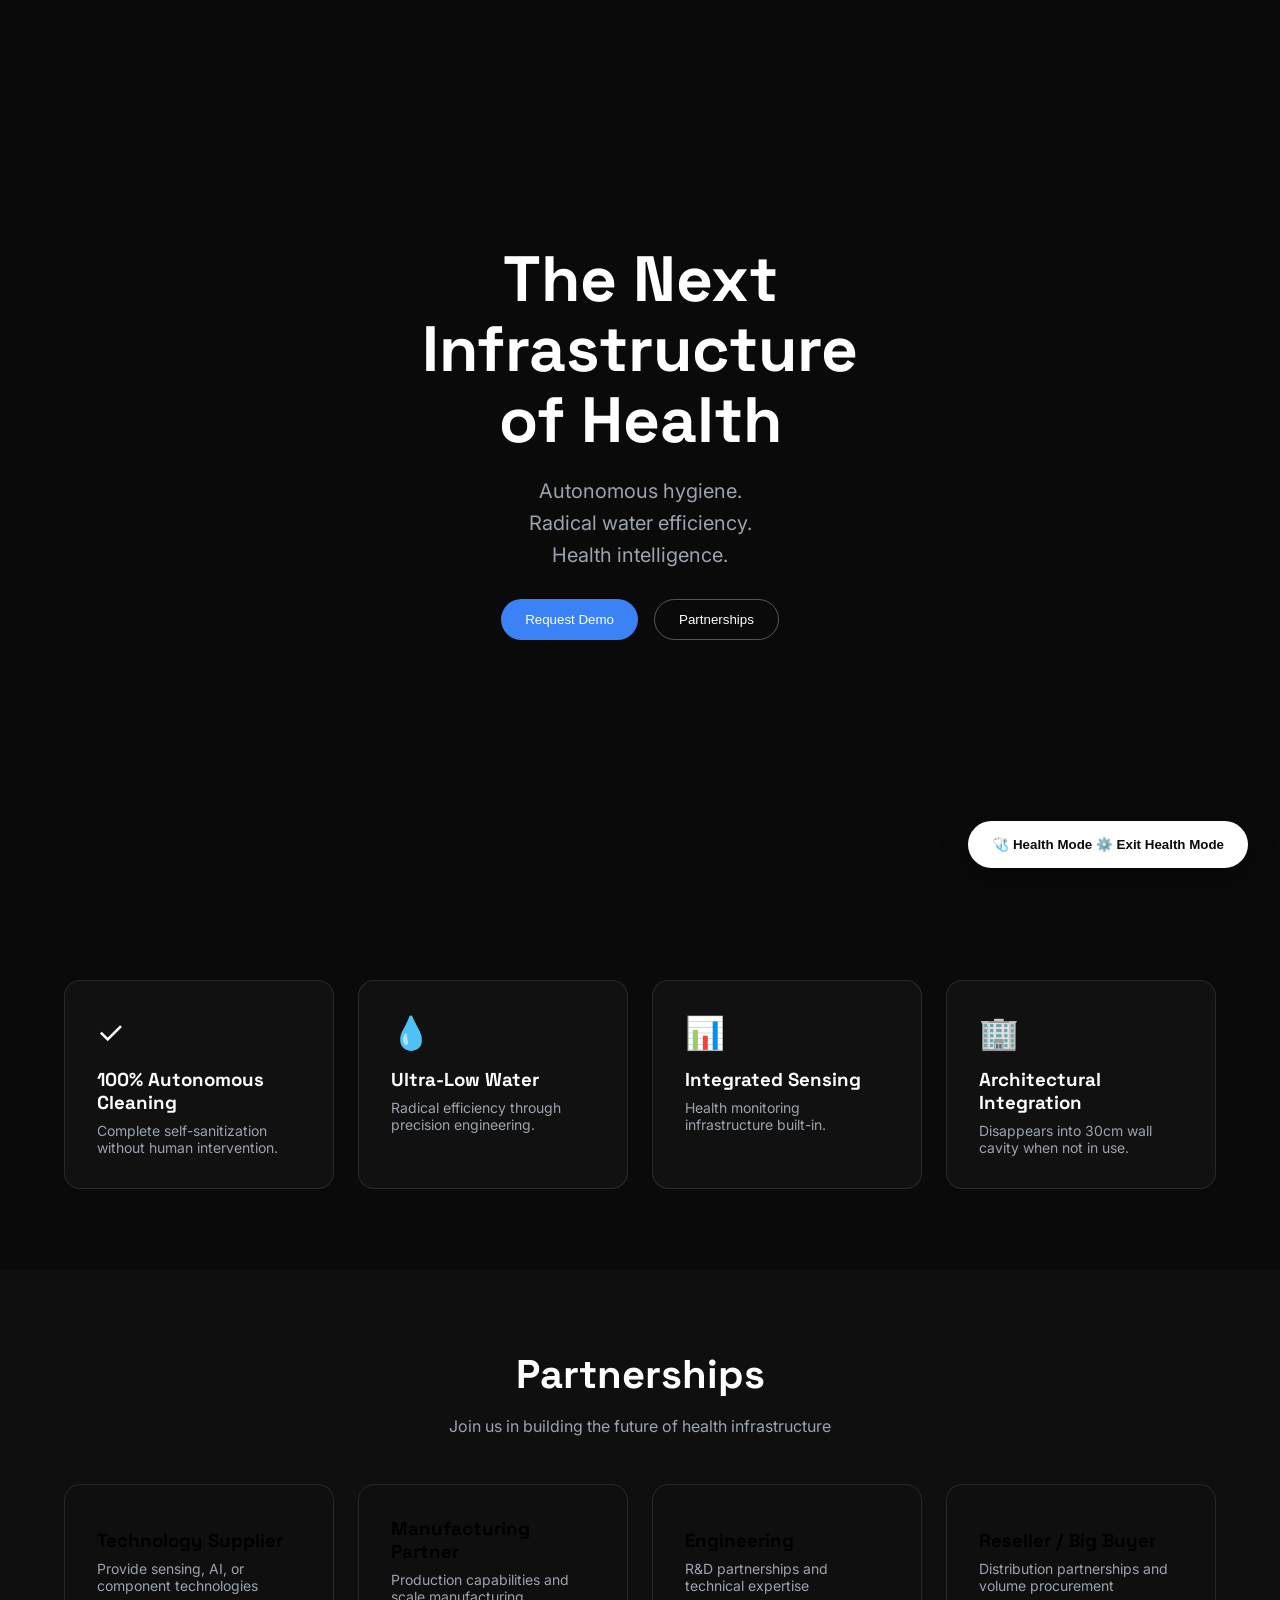
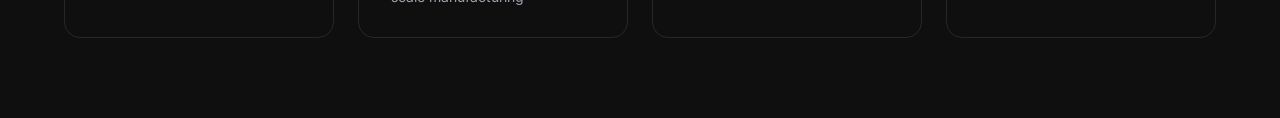
==== index.html @ b4624c87 "Add files via upload" ====
<!DOCTYPE html>
<html lang="en">
<head>
    <meta charset="UTF-8">
    <meta name="viewport" content="width=device-width, initial-scale=1.0">
    <title>ablute_ — The Next Infrastructure of Health</title>
    <link href="https://fonts.googleapis.com/css2?family=Inter:wght@300;400;500;600;700&family=Space+Grotesk:wght@300;400;500;600;700&display=swap" rel="stylesheet">
    <style>
        * { margin: 0; padding: 0; box-sizing: border-box; }
        body { font-family: 'Inter', sans-serif; overflow-x: hidden; transition: background-color 0.8s ease, color 0.8s ease; }
        .font-display { font-family: 'Space Grotesk', sans-serif; }
        
        body.product-mode { background-color: #0a0a0a; color: #ffffff; }
        body.health-mode { background-color: #f8fafc; color: #0f172a; }
        
        body.product-mode .card { background: rgba(255,255,255,0.03); border: 1px solid rgba(255,255,255,0.1); }
        body.health-mode .card { background: white; border: 1px solid rgba(0,0,0,0.05); box-shadow: 0 4px 6px rgba(0,0,0,0.05); }
        
        body.product-mode .text-muted { color: #9ca3af; }
        body.health-mode .text-muted { color: #64748b; }
        
        body.product-mode .btn-secondary { border: 1px solid rgba(255,255,255,0.3); color: white; background: transparent; }
        body.health-mode .btn-secondary { border: 1px solid rgba(0,0,0,0.2); color: #0f172a; background: transparent; }
        
        .product-only, .health-only { display: none; }
        body.product-mode .product-only { display: block; }
        body.health-mode .health-only { display: block; }
        body.product-mode .product-only.flex, body.health-mode .health-only.flex { display: flex; }
        body.product-mode .product-only.grid, body.health-mode .health-only.grid { display: grid; }
        
        .btn-primary { background: #3b82f6; color: white; padding: 0.75rem 1.5rem; border-radius: 9999px; font-weight: 500; transition: all 0.3s; display: inline-flex; align-items: center; gap: 0.5rem; border: none; cursor: pointer; text-decoration: none; }
        .btn-primary:hover { background: #2563eb; transform: translateY(-2px); box-shadow: 0 10px 25px rgba(59,130,246,0.4); }
        .btn-secondary { padding: 0.75rem 1.5rem; border-radius: 9999px; font-weight: 500; transition: all 0.3s; display: inline-flex; align-items: center; gap: 0.5rem; cursor: pointer; text-decoration: none; }
        .btn-secondary:hover { background: rgba(59,130,246,0.1); transform: translateY(-2px); }
        
        .card { padding: 2rem; border-radius: 1rem; transition: all 0.3s; }
        .card:hover { transform: translateY(-5px); }
        
        .container { max-width: 1200px; margin: 0 auto; padding: 0 1.5rem; }
        .grid-2 { display: grid; grid-template-columns: 1fr; gap: 2rem; }
        .grid-4 { display: grid; grid-template-columns: 1fr; gap: 1.5rem; }
        @media(min-width:768px){ .grid-2{grid-template-columns:repeat(2,1fr);} .grid-4{grid-template-columns:repeat(2,1fr);} }
        @media(min-width:1024px){ .grid-4{grid-template-columns:repeat(4,1fr);} }
        
        section { padding: 5rem 0; }
        .hero { min-height: 100vh; display: flex; align-items: center; justify-content: center; text-align: center; padding-top: 4rem; }
        .hero h1 { font-size: clamp(2.5rem, 5vw, 4rem); line-height: 1.1; margin-bottom: 1.5rem; }
        .hero p { font-size: 1.25rem; margin-bottom: 0.5rem; }
        
        .mode-toggle { position: fixed; bottom: 2rem; right: 2rem; z-index: 9999; padding: 1rem 1.5rem; border-radius: 9999px; font-weight: 600; cursor: pointer; box-shadow: 0 10px 30px rgba(0,0,0,0.3); transition: all 0.3s; border: none; }
        body.product-mode .mode-toggle { background: white; color: #0a0a0a; }
        body.health-mode .mode-toggle { background: #0a0a0a; color: white; }
        
        .modal { display: none; position: fixed; inset: 0; z-index: 10000; background: rgba(0,0,0,0.8); backdrop-filter: blur(4px); align-items: center; justify-content: center; padding: 1rem; }
        .modal.active { display: flex; }
        .modal-content { max-width: 600px; width: 100%; max-height: 90vh; overflow-y: auto; border-radius: 1rem; padding: 2rem; position: relative; }
        body.product-mode .modal-content { background: #1a1a1a; border: 1px solid rgba(255,255,255,0.1); color: white; }
        body.health-mode .modal-content { background: white; border: 1px solid rgba(0,0,0,0.1); color: #0f172a; }
        
        .form-input { width: 100%; padding: 0.75rem 1rem; border-radius: 0.5rem; margin-bottom: 1rem; font-family: 'Inter', sans-serif; border: 1px solid; }
        body.product-mode .form-input { background: rgba(255,255,255,0.05); border-color: rgba(255,255,255,0.2); color: white; }
        body.health-mode .form-input { background: #f1f5f9; border-color: rgba(0,0,0,0.1); color: #0f172a; }
        .form-input:focus { outline: none; border-color: #3b82f6; }
        
        .close-btn { position: absolute; top: 1rem; right: 1rem; background: none; border: none; font-size: 1.5rem; cursor: pointer; opacity: 0.5; }
        .close-btn:hover { opacity: 1; }
        
        .badge { display: inline-flex; align-items: center; gap: 0.5rem; padding: 0.5rem 1rem; border-radius: 9999px; font-size: 0.875rem; font-weight: 500; margin-bottom: 1.5rem; }
        body.health-mode .badge-blue { background: #dbeafe; color: #1e40af; }
        body.health-mode .badge-green { background: #dcfce7; color: #166534; }
        
        @keyframes fadeIn { from { opacity: 0; transform: translateY(20px); } to { opacity: 1; transform: translateY(0); } }
        .fade-in { animation: fadeIn 0.6s ease forwards; }
    </style>
</head>
<body class="product-mode">

    <div class="product-only">
        <section class="hero">
            <div class="container">
                <h1 class="font-display">The Next<br>Infrastructure<br>of Health</h1>
                <div class="text-muted" style="margin-bottom: 2rem;">
                    <p>Autonomous hygiene.</p>
                    <p>Radical water efficiency.</p>
                    <p>Health intelligence.</p>
                </div>
                <div class="product-only flex" style="gap: 1rem; justify-content: center; flex-wrap: wrap;">
                    <button class="btn-primary" onclick="openForm('demo')">Request Demo</button>
                    <button class="btn-secondary" onclick="scrollToPartnerships()">Partnerships</button>
                </div>
            </div>
        </section>

        <section id="capabilities">
            <div class="container grid-4">
                <div class="card">
                    <div style="font-size: 2rem; margin-bottom: 1rem;">✓</div>
                    <h3 class="font-display" style="margin-bottom: 0.5rem;">100% Autonomous Cleaning</h3>
                    <p class="text-muted" style="font-size: 0.875rem;">Complete self-sanitization without human intervention.</p>
                </div>
                <div class="card">
                    <div style="font-size: 2rem; margin-bottom: 1rem;">💧</div>
                    <h3 class="font-display" style="margin-bottom: 0.5rem;">Ultra-Low Water</h3>
                    <p class="text-muted" style="font-size: 0.875rem;">Radical efficiency through precision engineering.</p>
                </div>
                <div class="card">
                    <div style="font-size: 2rem; margin-bottom: 1rem;">📊</div>
                    <h3 class="font-display" style="margin-bottom: 0.5rem;">Integrated Sensing</h3>
                    <p class="text-muted" style="font-size: 0.875rem;">Health monitoring infrastructure built-in.</p>
                </div>
                <div class="card">
                    <div style="font-size: 2rem; margin-bottom: 1rem;">🏢</div>
                    <h3 class="font-display" style="margin-bottom: 0.5rem;">Architectural Integration</h3>
                    <p class="text-muted" style="font-size: 0.875rem;">Disappears into 30cm wall cavity when not in use.</p>
                </div>
            </div>
        </section>

        <section id="partnerships" style="background: rgba(255,255,255,0.02);">
            <div class="container">
                <div style="text-align: center; margin-bottom: 3rem;">
                    <h2 class="font-display" style="font-size: 2.5rem; margin-bottom: 1rem;">Partnerships</h2>
                    <p class="text-muted">Join us in building the future of health infrastructure</p>
                </div>
                <div class="grid-4">
                    <button class="card" onclick="openForm('tech')" style="cursor: pointer; width: 100%; text-align: left; background: none; font-family: inherit; font-size: inherit;">
                        <h3 class="font-display" style="margin-bottom: 0.5rem;">Technology Supplier</h3>
                        <p class="text-muted" style="font-size: 0.875rem;">Provide sensing, AI, or component technologies</p>
                    </button>
                    <button class="card" onclick="openForm('mfg')" style="cursor: pointer; width: 100%; text-align: left; background: none; font-family: inherit; font-size: inherit;">
                        <h3 class="font-display" style="margin-bottom: 0.5rem;">Manufacturing Partner</h3>
                        <p class="text-muted" style="font-size: 0.875rem;">Production capabilities and scale manufacturing</p>
                    </button>
                    <button class="card" onclick="openForm('eng')" style="cursor: pointer; width: 100%; text-align: left; background: none; font-family: inherit; font-size: inherit;">
                        <h3 class="font-display" style="margin-bottom: 0.5rem;">Engineering</h3>
                        <p class="text-muted" style="font-size: 0.875rem;">R&D partnerships and technical expertise</p>
                    </button>
                    <button class="card" onclick="openForm('reseller')" style="cursor: pointer; width: 100%; text-align: left; background: none; font-family: inherit; font-size: inherit;">
                        <h3 class="font-display" style="margin-bottom: 0.5rem;">Reseller / Big Buyer</h3>
                        <p class="text-muted" style="font-size: 0.875rem;">Distribution partnerships and volume procurement</p>
                    </button>
                </div>
            </div>
        </section>
    </div>

    <div class="health-only">
        <section class="hero" style="background: linear-gradient(to bottom, #f1f5f9, #f8fafc);">
            <div class="container">
                <div class="badge badge-blue health-only">
                    <span style="width: 8px; height: 8px; background: #3b82f6; border-radius: 50%; display: inline-block;"></span>
                    Clinical Research Platform
                </div>
                <h1 class="font-display" style="margin-bottom: 1.5rem;">Transforming bathrooms<br>into health interfaces</h1>
                <p style="color: #475569; font-size: 1.25rem; max-width: 600px; margin: 0 auto 2rem;">
                    Continuous, non-invasive health monitoring through everyday infrastructure.
                </p>
                <button class="btn-primary" onclick="openForm('pilot')" style="font-size: 1.125rem; padding: 1rem 2rem;">Apply for a Pilot</button>
            </div>
        </section>

        <section>
            <div class="container">
                <h2 class="font-display" style="font-size: 2rem; margin-bottom: 3rem;">Development</h2>
                <div class="grid-2">
                    <div class="card">
                        <div style="color: #3b82f6; font-weight: 600; margin-bottom: 0.5rem;">Stage 1</div>
                        <h3 class="font-display" style="margin-bottom: 0.5rem;">Prototype Development</h3>
                        <p class="text-muted">Advanced mechatronic systems with integrated sensing.</p>
                    </div>
                    <div class="card">
                        <div style="color: #3b82f6; font-weight: 600; margin-bottom: 0.5rem;">Stage 2</div>
                        <h3 class="font-display" style="margin-bottom: 0.5rem;">Validation Progress</h3>
                        <p class="text-muted">Clinical validation of biomarker detection accuracy.</p>
                    </div>
                    <div class="card">
                        <div style="color: #3b82f6; font-weight: 600; margin-bottom: 0.5rem;">Stage 3</div>
                        <h3 class="font-display" style="margin-bottom: 0.5rem;">Pilot Programs</h3>
                        <p class="text-muted">Active deployment in clinical and research environments.</p>
                    </div>
                    <div class="card">
                        <div style="color: #3b82f6; font-weight: 600; margin-bottom: 0.5rem;">Stage 4</div>
                        <h3 class="font-display" style="margin-bottom: 0.5rem;">System Demonstrations</h3>
                        <p class="text-muted">Live demonstrations for qualified institutions.</p>
                    </div>
                </div>
            </div>
        </section>

        <section style="background: white;">
            <div class="container">
                <h2 class="font-display" style="font-size: 2rem; margin-bottom: 3rem;">Technology</h2>
                <div style="display: flex; flex-direction: column; gap: 1.5rem;">
                    <div class="card" style="display: flex; gap: 1.5rem; align-items: flex-start;">
                        <div style="width: 48px; height: 48px; background: #dbeafe; border-radius: 12px; display: flex; align-items: center; justify-content: center; flex-shrink: 0;">🔬</div>
                        <div>
                            <h3 class="font-display" style="margin-bottom: 0.5rem;">Biomarker Sensing</h3>
                            <p class="text-muted">Advanced spectroscopic analysis for non-invasive detection.</p>
                        </div>
                    </div>
                    <div class="card" style="display: flex; gap: 1.5rem; align-items: flex-start;">
                        <div style="width: 48px; height: 48px; background: #dcfce7; border-radius: 12px; display: flex; align-items: center; justify-content: center; flex-shrink: 0;">💓</div>
                        <div>
                            <h3 class="font-display" style="margin-bottom: 0.5rem;">Physiological Sensing</h3>
                            <p class="text-muted">Continuous monitoring of vital signs through sensors.</p>
                        </div>
                    </div>
                    <div class="card" style="display: flex; gap: 1.5rem; align-items: flex-start;">
                        <div style="width: 48px; height: 48px; background: #f3e8ff; border-radius: 12px; display: flex; align-items: center; justify-content: center; flex-shrink: 0;">🤖</div>
                        <div>
                            <h3 class="font-display" style="margin-bottom: 0.5rem;">AI-Assisted Interpretation</h3>
                            <p class="text-muted">Machine learning for predictive health insights.</p>
                        </div>
                    </div>
                </div>
            </div>
        </section>

        <section>
            <div class="container">
                <h2 class="font-display" style="font-size: 2rem; margin-bottom: 3rem;">Pilots</h2>
                <div class="grid-2">
                    <div class="card" style="border-left: 4px solid #22c55e;">
                        <div style="display: flex; justify-content: space-between; margin-bottom: 1rem;">
                            <h3 class="font-display">Active Pilots</h3>
                            <span class="badge badge-green" style="margin: 0;">Ongoing</span>
                        </div>
                        <p class="text-muted" style="margin-bottom: 1rem;">Current deployments in research hospitals.</p>
                        <ul class="text-muted" style="padding-left: 1.25rem; font-size: 0.875rem;">
                            <li>3 Clinical research sites</li>
                            <li>500+ participants enrolled</li>
                            <li>12 months data collection</li>
                        </ul>
                    </div>
                    <div class="card" style="border-left: 4px solid #3b82f6;">
                        <div style="display: flex; justify-content: space-between; margin-bottom: 1rem;">
                            <h3 class="font-display">Completed Pilots</h3>
                            <span class="badge badge-blue" style="margin: 0;">Analysis</span>
                        </div>
                        <p class="text-muted" style="margin-bottom: 1rem;">Successfully concluded studies.</p>
                        <ul class="text-muted" style="padding-left: 1.25rem; font-size: 0.875rem;">
                            <li>2 validation studies completed</li>
                            <li>Published results pending</li>
                            <li>Regulatory submissions prepared</li>
                        </ul>
                    </div>
                </div>
                <div class="card" style="margin-top: 2rem; text-align: center;">
                    <h3 class="font-display" style="font-size: 1.5rem; margin-bottom: 1rem;">Apply to Host a Pilot</h3>
                    <p class="text-muted" style="margin-bottom: 1.5rem;">Join our research network.</p>
                    <button class="btn-primary" onclick="openForm('pilot')">Apply Now</button>
                </div>
            </div>
        </section>
    </div>

    <button class="mode-toggle" onclick="toggleMode()">
        <span class="product-only" style="display: inline;">🩺 Health Mode</span>
        <span class="health-only" style="display: inline;">⚙️ Exit Health Mode</span>
    </button>

    <div id="modal" class="modal" onclick="closeModal(event)">
        <div class="modal-content" onclick="event.stopPropagation()">
            <button class="close-btn" onclick="closeModal()" style="color: inherit;">×</button>
            <h3 id="modalTitle" class="font-display" style="font-size: 1.5rem; margin-bottom: 1.5rem;">Form</h3>
            <form id="mainForm" onsubmit="handleSubmit(event)"></form>
        </div>
    </div>

    <script>
        function toggleMode() {
            const body = document.body;
            if (body.classList.contains('product-mode')) {
                body.classList.remove('product-mode');
                body.classList.add('health-mode');
            } else {
                body.classList.remove('health-mode');
                body.classList.add('product-mode');
            }
            window.scrollTo({ top: 0, behavior: 'smooth' });
        }

        function scrollToPartnerships() {
            document.getElementById('partnerships').scrollIntoView({ behavior: 'smooth' });
        }

        function openForm(type) {
            const modal = document.getElementById('modal');
            const form = document.getElementById('mainForm');
            const title = document.getElementById('modalTitle');
            
            const forms = {
                'demo': { title: 'Request Demo', html: '<input type="text" class="form-input" placeholder="Name" required><input type="email" class="form-input" placeholder="Email" required><input type="text" class="form-input" placeholder="Company"><textarea class="form-input" placeholder="Message" rows="4"></textarea><button type="submit" class="btn-primary" style="width: 100%;">Submit</button>' },
                'tech': { title: 'Technology Supplier', html: '<input type="text" class="form-input" placeholder="Name" required><input type="text" class="form-input" placeholder="Company" required><input type="url" class="form-input" placeholder="Website"><input type="email" class="form-input" placeholder="Email" required><textarea class="form-input" placeholder="Technology Description" rows="3" required></textarea><button type="submit" class="btn-primary" style="width: 100%;">Submit</button>' },
                'mfg': { title: 'Manufacturing Partner', html: '<input type="text" class="form-input" placeholder="Name" required><input type="text" class="form-input" placeholder="Company" required><input type="text" class="form-input" placeholder="Country"><input type="email" class="form-input" placeholder="Email" required><textarea class="form-input" placeholder="Capabilities" rows="4" required></textarea><button type="submit" class="btn-primary" style="width: 100%;">Submit</button>' },
                'eng': { title: 'Engineering Collaboration', html: '<input type="text" class="form-input" placeholder="Name" required><input type="text" class="form-input" placeholder="Organization" required><input type="text" class="form-input" placeholder="Expertise" required><input type="email" class="form-input" placeholder="Email" required><textarea class="form-input" placeholder="Proposal" rows="4" required></textarea><button type="submit" class="btn-primary" style="width: 100%;">Submit</button>' },
                'reseller': { title: 'Reseller / Big Buyer', html: '<input type="text" class="form-input" placeholder="Company" required><input type="text" class="form-input" placeholder="Region"><input type="text" class="form-input" placeholder="Country" required><input type="email" class="form-input" placeholder="Email" required><input type="text" class="form-input" placeholder="Estimated Purchase Scale"><button type="submit" class="btn-primary" style="width: 100%;">Submit</button>' },
                'pilot': { title: 'Apply for a Pilot', html: '<input type="text" class="form-input" placeholder="Institution Name" required><input type="text" class="form-input" placeholder="Contact Name" required><input type="email" class="form-input" placeholder="Email" required><select class="form-input" required><option value="">Select Research Area</option><option>Clinical Monitoring</option><option>Elder Care</option><option>Chronic Disease</option><option>Preventive Health</option><option>Other</option></select><textarea class="form-input" placeholder="Proposal" rows="4" required></textarea><button type="submit" class="btn-primary" style="width: 100%;">Submit</button>' }
            };
            
            const config = forms[type];
            title.textContent = config.title;
            form.innerHTML = config.html;
            modal.classList.add('active');
        }

        function closeModal(e) {
            if (!e || e.target.id === 'modal') {
                document.getElementById('modal').classList.remove('active');
            }
        }

        function handleSubmit(e) {
            e.preventDefault();
            alert('Thank you! We will contact you shortly.');
            closeModal();
            e.target.reset();
        }

        // Animações
        const observer = new IntersectionObserver((entries) => {
            entries.forEach(entry => {
                if (entry.isIntersecting) {
                    entry.target.style.opacity = '1';
                    entry.target.style.transform = 'translateY(0)';
                }
            });
        }, { threshold: 0.1 });

        document.querySelectorAll('.card').forEach((card, i) => {
            card.style.opacity = '0';
            card.style.transform = 'translateY(20px)';
            card.style.transition = `all 0.6s ease ${i * 0.1}s`;
            observer.observe(card);
        });
    </script>
</body>
</html>
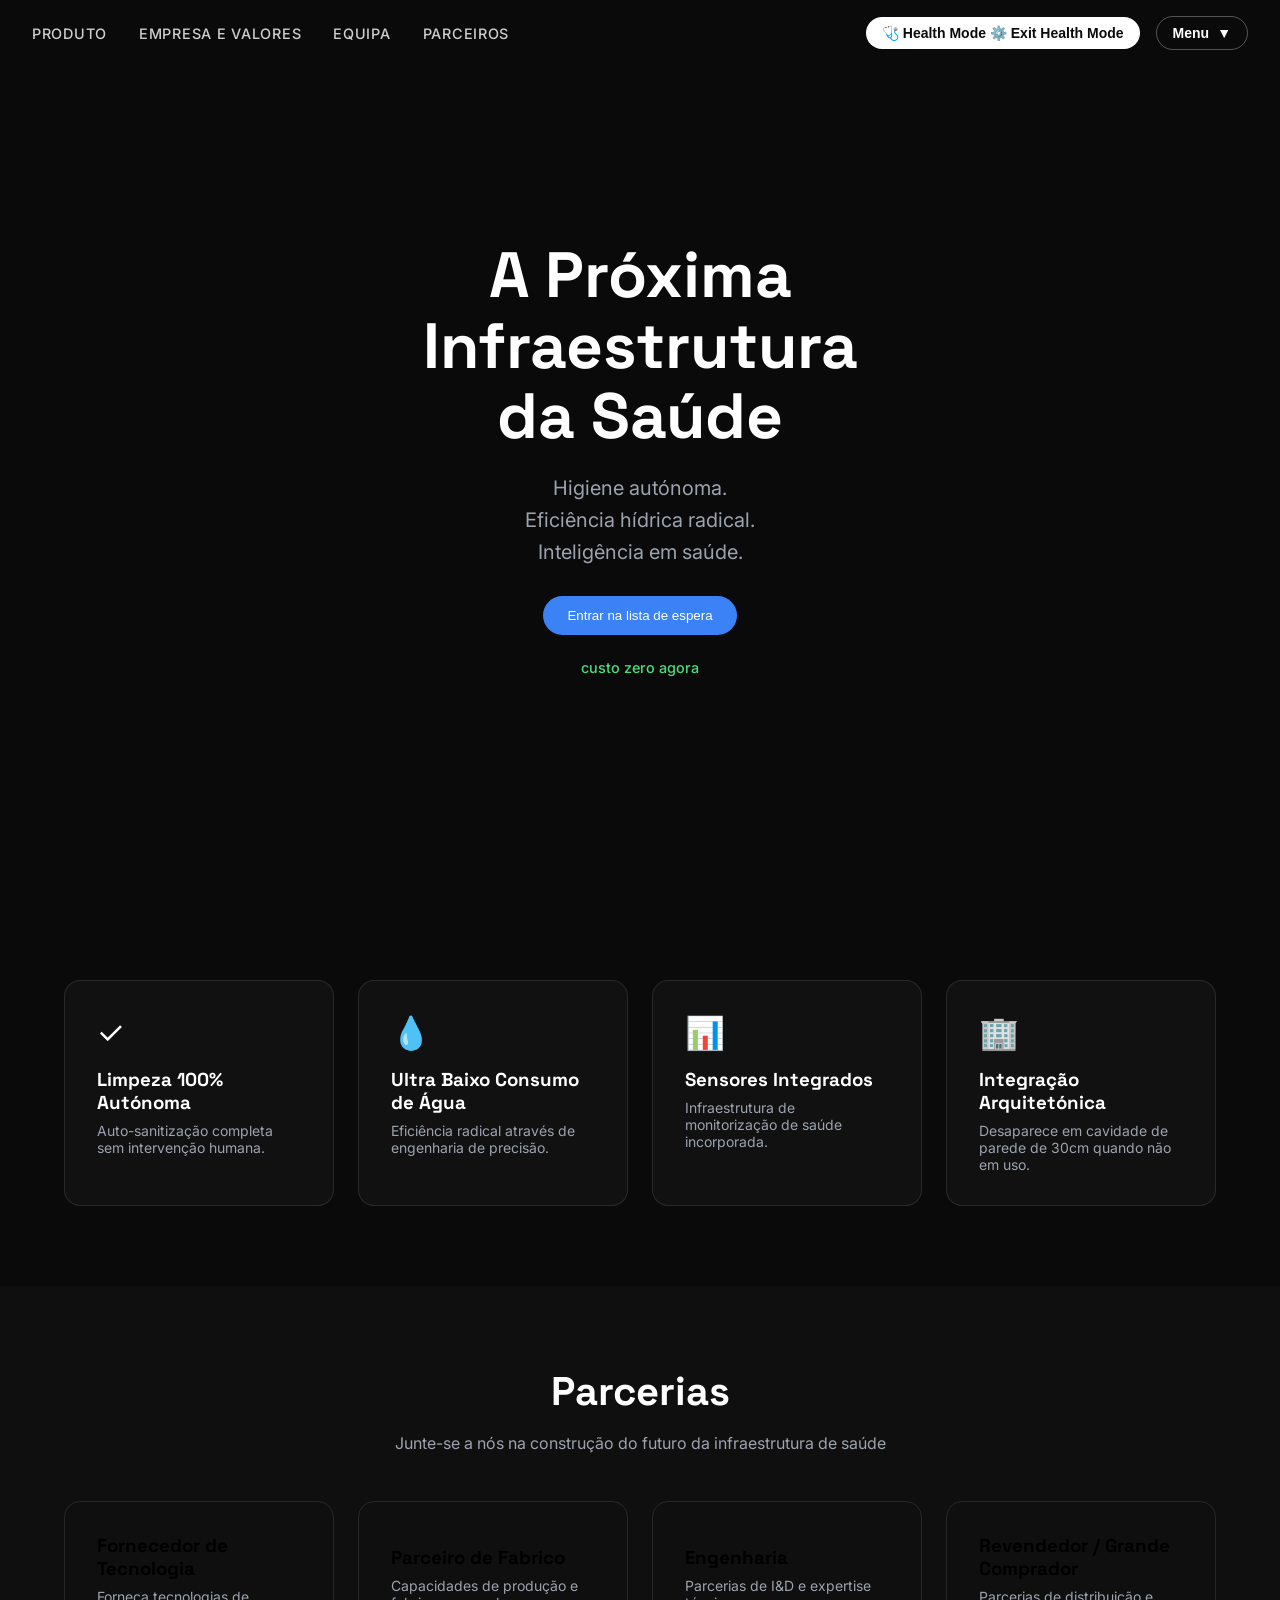
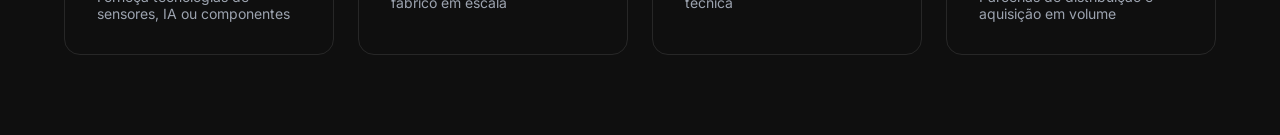
==== commit fd32821f: "Add files via upload update do file site quarta feira, 1ª modificação ao site" ====
--- a/index.html
+++ b/index.html
@@ -1,5 +1,5 @@
 <!DOCTYPE html>
-<html lang="en">
+<html lang="pt">
 <head>
     <meta charset="UTF-8">
     <meta name="viewport" content="width=device-width, initial-scale=1.0">
@@ -43,13 +43,234 @@
         @media(min-width:1024px){ .grid-4{grid-template-columns:repeat(4,1fr);} }
         
         section { padding: 5rem 0; }
-        .hero { min-height: 100vh; display: flex; align-items: center; justify-content: center; text-align: center; padding-top: 4rem; }
+        .hero { min-height: 100vh; display: flex; align-items: center; justify-content: center; text-align: center; padding-top: 6rem; }
         .hero h1 { font-size: clamp(2.5rem, 5vw, 4rem); line-height: 1.1; margin-bottom: 1.5rem; }
         .hero p { font-size: 1.25rem; margin-bottom: 0.5rem; }
         
-        .mode-toggle { position: fixed; bottom: 2rem; right: 2rem; z-index: 9999; padding: 1rem 1.5rem; border-radius: 9999px; font-weight: 600; cursor: pointer; box-shadow: 0 10px 30px rgba(0,0,0,0.3); transition: all 0.3s; border: none; }
-        body.product-mode .mode-toggle { background: white; color: #0a0a0a; }
-        body.health-mode .mode-toggle { background: #0a0a0a; color: white; }
+        /* Header Styles */
+        .main-header {
+            position: fixed;
+            top: 0;
+            left: 0;
+            right: 0;
+            z-index: 9998;
+            padding: 1rem 2rem;
+            display: flex;
+            justify-content: space-between;
+            align-items: center;
+            transition: all 0.3s ease;
+            background: transparent;
+        }
+        
+        .main-header.scrolled {
+            background: rgba(10, 10, 10, 0.9);
+            backdrop-filter: blur(10px);
+        }
+        
+        body.health-mode .main-header.scrolled {
+            background: rgba(248, 250, 252, 0.9);
+        }
+        
+        .nav-left {
+            display: flex;
+            gap: 2rem;
+            align-items: center;
+            opacity: 1;
+            transition: opacity 0.3s ease;
+        }
+        
+        .main-header.scrolled .nav-left {
+            opacity: 0;
+            pointer-events: none;
+        }
+        
+        .nav-link {
+            font-weight: 500;
+            text-decoration: none;
+            transition: opacity 0.3s;
+            cursor: pointer;
+            font-size: 0.9rem;
+            text-transform: uppercase;
+            letter-spacing: 0.05em;
+        }
+        
+        body.product-mode .nav-link {
+            color: rgba(255,255,255,0.8);
+        }
+        
+        body.health-mode .nav-link {
+            color: rgba(15, 23, 42, 0.8);
+        }
+        
+        .nav-link:hover {
+            opacity: 0.7;
+        }
+        
+        .nav-right {
+            display: flex;
+            gap: 1rem;
+            align-items: center;
+        }
+        
+        /* Mode Toggle in Header */
+        .mode-toggle-header {
+            padding: 0.5rem 1rem;
+            border-radius: 9999px;
+            font-weight: 600;
+            cursor: pointer;
+            transition: all 0.3s;
+            border: none;
+            font-size: 0.875rem;
+        }
+        
+        body.product-mode .mode-toggle-header {
+            background: white;
+            color: #0a0a0a;
+        }
+        
+        body.health-mode .mode-toggle-header {
+            background: #0a0a0a;
+            color: white;
+        }
+        
+        /* Menu Home Dropdown */
+        .menu-home-container {
+            position: relative;
+        }
+        
+        .menu-home-btn {
+            padding: 0.5rem 1rem;
+            border-radius: 9999px;
+            font-weight: 600;
+            cursor: pointer;
+            transition: all 0.3s;
+            border: 1px solid;
+            background: transparent;
+            font-size: 0.875rem;
+            display: flex;
+            align-items: center;
+            gap: 0.5rem;
+        }
+        
+        body.product-mode .menu-home-btn {
+            border-color: rgba(255,255,255,0.3);
+            color: white;
+        }
+        
+        body.health-mode .menu-home-btn {
+            border-color: rgba(0,0,0,0.2);
+            color: #0f172a;
+        }
+        
+        .menu-home-btn:hover {
+            background: rgba(59,130,246,0.1);
+        }
+        
+        .menu-home-dropdown {
+            position: absolute;
+            top: calc(100% + 0.5rem);
+            right: 0;
+            min-width: 220px;
+            background: white;
+            border-radius: 1rem;
+            box-shadow: 0 20px 40px rgba(0,0,0,0.2);
+            padding: 1rem;
+            opacity: 0;
+            visibility: hidden;
+            transform: translateY(-10px);
+            transition: all 0.3s ease;
+            z-index: 10000;
+        }
+        
+        .menu-home-container.active .menu-home-dropdown {
+            opacity: 1;
+            visibility: visible;
+            transform: translateY(0);
+        }
+        
+        .menu-home-section {
+            margin-bottom: 1rem;
+        }
+        
+        .menu-home-section:last-child {
+            margin-bottom: 0;
+            padding-top: 1rem;
+            border-top: 1px solid rgba(0,0,0,0.1);
+        }
+        
+        .menu-home-title {
+            font-size: 0.75rem;
+            text-transform: uppercase;
+            letter-spacing: 0.1em;
+            color: #64748b;
+            margin-bottom: 0.5rem;
+            font-weight: 600;
+        }
+        
+        .menu-home-item {
+            display: block;
+            padding: 0.5rem;
+            color: #0f172a;
+            text-decoration: none;
+            border-radius: 0.5rem;
+            transition: background 0.2s;
+            font-size: 0.9rem;
+        }
+        
+        .menu-home-item:hover {
+            background: #f1f5f9;
+        }
+        
+        .lang-selector {
+            display: flex;
+            gap: 0.5rem;
+            flex-wrap: wrap;
+        }
+        
+        .lang-btn {
+            padding: 0.25rem 0.5rem;
+            border-radius: 0.25rem;
+            border: 1px solid rgba(0,0,0,0.1);
+            background: transparent;
+            cursor: pointer;
+            font-size: 0.8rem;
+            transition: all 0.2s;
+            color: #0f172a;
+        }
+        
+        .lang-btn:hover, .lang-btn.active {
+            background: #3b82f6;
+            color: white;
+            border-color: #3b82f6;
+        }
+        
+        /* Sub-pages */
+        .sub-page {
+            display: none;
+            min-height: 100vh;
+            padding-top: 6rem;
+        }
+        
+        .sub-page.active {
+            display: block;
+        }
+        
+        .back-btn {
+            margin-bottom: 2rem;
+            display: inline-flex;
+            align-items: center;
+            gap: 0.5rem;
+            cursor: pointer;
+            font-weight: 500;
+        }
+        
+        body.product-mode .back-btn {
+            color: rgba(255,255,255,0.8);
+        }
+        
+        body.health-mode .back-btn {
+            color: rgba(15,23,42,0.8);
+        }
         
         .modal { display: none; position: fixed; inset: 0; z-index: 10000; background: rgba(0,0,0,0.8); backdrop-filter: blur(4px); align-items: center; justify-content: center; padding: 1rem; }
         .modal.active { display: flex; }
@@ -71,193 +292,372 @@
         
         @keyframes fadeIn { from { opacity: 0; transform: translateY(20px); } to { opacity: 1; transform: translateY(0); } }
         .fade-in { animation: fadeIn 0.6s ease forwards; }
+        
+        .zero-cost {
+            font-size: 0.9rem;
+            margin-top: 0.5rem;
+            font-weight: 500;
+        }
+        
+        body.product-mode .zero-cost {
+            color: #4ade80;
+        }
+        
+        body.health-mode .zero-cost {
+            color: #16a34a;
+        }
     </style>
 </head>
 <body class="product-mode">
 
-    <div class="product-only">
-        <section class="hero">
-            <div class="container">
-                <h1 class="font-display">The Next<br>Infrastructure<br>of Health</h1>
-                <div class="text-muted" style="margin-bottom: 2rem;">
-                    <p>Autonomous hygiene.</p>
-                    <p>Radical water efficiency.</p>
-                    <p>Health intelligence.</p>
-                </div>
-                <div class="product-only flex" style="gap: 1rem; justify-content: center; flex-wrap: wrap;">
-                    <button class="btn-primary" onclick="openForm('demo')">Request Demo</button>
-                    <button class="btn-secondary" onclick="scrollToPartnerships()">Partnerships</button>
+    <!-- Fixed Header -->
+    <header class="main-header" id="mainHeader">
+        <nav class="nav-left">
+            <a class="nav-link" onclick="openSubPage('produto')" data-i18n="nav_product">Produto</a>
+            <a class="nav-link" onclick="openSubPage('empresa')" data-i18n="nav_company">Empresa e Valores</a>
+            <a class="nav-link" onclick="openSubPage('equipa')" data-i18n="nav_team">Equipa</a>
+            <a class="nav-link" onclick="openSubPage('parceiros')" data-i18n="nav_partners">Parceiros</a>
+        </nav>
+        
+        <div class="nav-right">
+            <!-- Mode Toggle -->
+            <button class="mode-toggle-header" onclick="toggleMode()">
+                <span class="product-only" style="display: inline;" data-i18n="mode_health">🩺 Health Mode</span>
+                <span class="health-only" style="display: inline;" data-i18n="mode_exit">⚙️ Exit Health Mode</span>
+            </button>
+            
+            <!-- Menu Home Dropdown -->
+            <div class="menu-home-container" id="menuHome">
+                <button class="menu-home-btn" onclick="toggleMenuHome()">
+                    <span data-i18n="menu_title">Menu</span>
+                    <span id="menuArrow">▼</span>
+                </button>
+                <div class="menu-home-dropdown">
+                    <div class="menu-home-section">
+                        <div class="menu-home-title" data-i18n="menu_sections">Secções</div>
+                        <a class="menu-home-item" onclick="openForm('cliente'); toggleMenuHome();" data-i18n="menu_client">Área do Cliente</a>
+                        <a class="menu-home-item" onclick="openForm('fornecedor'); toggleMenuHome();" data-i18n="menu_supplier">Fornecedores</a>
+                        <a class="menu-home-item" onclick="openForm('parcerias'); toggleMenuHome();" data-i18n="menu_partnerships">Parcerias</a>
+                        <a class="menu-home-item" onclick="openForm('contacto'); toggleMenuHome();" data-i18n="menu_contact">Contactos</a>
+                    </div>
+                    <div class="menu-home-section">
+                        <div class="menu-home-title" data-i18n="menu_language">Idioma</div>
+                        <div class="lang-selector">
+                            <button class="lang-btn active" onclick="changeLang('pt')">PT</button>
+                            <button class="lang-btn" onclick="changeLang('fr')">FR</button>
+                            <button class="lang-btn" onclick="changeLang('en')">EN</button>
+                            <button class="lang-btn" onclick="changeLang('ar')">AR</button>
+                            <button class="lang-btn" onclick="changeLang('de')">DE</button>
+                            <button class="lang-btn" onclick="changeLang('es')">ES</button>
+                        </div>
+                    </div>
                 </div>
             </div>
-        </section>
-
-        <section id="capabilities">
-            <div class="container grid-4">
+        </div>
+    </header>
+
+    <!-- Main Content -->
+    <div id="mainContent">
+        <div class="product-only">
+            <section class="hero">
+                <div class="container">
+                    <h1 class="font-display" data-i18n="hero_title">The Next<br>Infrastructure<br>of Health</h1>
+                    <div class="text-muted" style="margin-bottom: 2rem;">
+                        <p data-i18n="hero_line1">Autonomous hygiene.</p>
+                        <p data-i18n="hero_line2">Radical water efficiency.</p>
+                        <p data-i18n="hero_line3">Health intelligence.</p>
+                    </div>
+                    <div class="product-only flex" style="gap: 1rem; justify-content: center; flex-wrap: wrap; flex-direction: column; align-items: center;">
+                        <button class="btn-primary" onclick="openForm('waiting')" data-i18n="btn_waiting">Join the waiting list</button>
+                        <span class="zero-cost" data-i18n="zero_cost">custo zero agora</span>
+                    </div>
+                </div>
+            </section>
+
+            <section id="capabilities">
+                <div class="container grid-4">
+                    <div class="card">
+                        <div style="font-size: 2rem; margin-bottom: 1rem;">✓</div>
+                        <h3 class="font-display" style="margin-bottom: 0.5rem;" data-i18n="cap_title1">100% Autonomous Cleaning</h3>
+                        <p class="text-muted" style="font-size: 0.875rem;" data-i18n="cap_desc1">Complete self-sanitization without human intervention.</p>
+                    </div>
+                    <div class="card">
+                        <div style="font-size: 2rem; margin-bottom: 1rem;">💧</div>
+                        <h3 class="font-display" style="margin-bottom: 0.5rem;" data-i18n="cap_title2">Ultra-Low Water</h3>
+                        <p class="text-muted" style="font-size: 0.875rem;" data-i18n="cap_desc2">Radical efficiency through precision engineering.</p>
+                    </div>
+                    <div class="card">
+                        <div style="font-size: 2rem; margin-bottom: 1rem;">📊</div>
+                        <h3 class="font-display" style="margin-bottom: 0.5rem;" data-i18n="cap_title3">Integrated Sensing</h3>
+                        <p class="text-muted" style="font-size: 0.875rem;" data-i18n="cap_desc3">Health monitoring infrastructure built-in.</p>
+                    </div>
+                    <div class="card">
+                        <div style="font-size: 2rem; margin-bottom: 1rem;">🏢</div>
+                        <h3 class="font-display" style="margin-bottom: 0.5rem;" data-i18n="cap_title4">Architectural Integration</h3>
+                        <p class="text-muted" style="font-size: 0.875rem;" data-i18n="cap_desc4">Disappears into 30cm wall cavity when not in use.</p>
+                    </div>
+                </div>
+            </section>
+
+            <section id="partnerships" style="background: rgba(255,255,255,0.02);">
+                <div class="container">
+                    <div style="text-align: center; margin-bottom: 3rem;">
+                        <h2 class="font-display" style="font-size: 2.5rem; margin-bottom: 1rem;" data-i18n="partners_title">Partnerships</h2>
+                        <p class="text-muted" data-i18n="partners_subtitle">Join us in building the future of health infrastructure</p>
+                    </div>
+                    <div class="grid-4">
+                        <button class="card" onclick="openForm('tech')" style="cursor: pointer; width: 100%; text-align: left; background: none; font-family: inherit; font-size: inherit;">
+                            <h3 class="font-display" style="margin-bottom: 0.5rem;" data-i18n="partner_tech_title">Technology Supplier</h3>
+                            <p class="text-muted" style="font-size: 0.875rem;" data-i18n="partner_tech_desc">Provide sensing, AI, or component technologies</p>
+                        </button>
+                        <button class="card" onclick="openForm('mfg')" style="cursor: pointer; width: 100%; text-align: left; background: none; font-family: inherit; font-size: inherit;">
+                            <h3 class="font-display" style="margin-bottom: 0.5rem;" data-i18n="partner_mfg_title">Manufacturing Partner</h3>
+                            <p class="text-muted" style="font-size: 0.875rem;" data-i18n="partner_mfg_desc">Production capabilities and scale manufacturing</p>
+                        </button>
+                        <button class="card" onclick="openForm('eng')" style="cursor: pointer; width: 100%; text-align: left; background: none; font-family: inherit; font-size: inherit;">
+                            <h3 class="font-display" style="margin-bottom: 0.5rem;" data-i18n="partner_eng_title">Engineering</h3>
+                            <p class="text-muted" style="font-size: 0.875rem;" data-i18n="partner_eng_desc">R&D partnerships and technical expertise</p>
+                        </button>
+                        <button class="card" onclick="openForm('reseller')" style="cursor: pointer; width: 100%; text-align: left; background: none; font-family: inherit; font-size: inherit;">
+                            <h3 class="font-display" style="margin-bottom: 0.5rem;" data-i18n="partner_reseller_title">Reseller / Big Buyer</h3>
+                            <p class="text-muted" style="font-size: 0.875rem;" data-i18n="partner_reseller_desc">Distribution partnerships and volume procurement</p>
+                        </button>
+                    </div>
+                </div>
+            </section>
+        </div>
+
+        <div class="health-only">
+            <section class="hero" style="background: linear-gradient(to bottom, #f1f5f9, #f8fafc);">
+                <div class="container">
+                    <div class="badge badge-blue health-only">
+                        <span style="width: 8px; height: 8px; background: #3b82f6; border-radius: 50%; display: inline-block;"></span>
+                        <span data-i18n="health_badge">Clinical Research Platform</span>
+                    </div>
+                    <h1 class="font-display" style="margin-bottom: 1.5rem;" data-i18n="health_hero_title">Transforming bathrooms<br>into health interfaces</h1>
+                    <p style="color: #475569; font-size: 1.25rem; max-width: 600px; margin: 0 auto 2rem;" data-i18n="health_hero_subtitle">
+                        Continuous, non-invasive health monitoring through everyday infrastructure.
+                    </p>
+                    <button class="btn-primary" onclick="openForm('pilot')" style="font-size: 1.125rem; padding: 1rem 2rem;" data-i18n="btn_pilot">Apply for a Pilot</button>
+                </div>
+            </section>
+
+            <section>
+                <div class="container">
+                    <h2 class="font-display" style="font-size: 2rem; margin-bottom: 3rem;" data-i18n="dev_title">Development</h2>
+                    <div class="grid-2">
+                        <div class="card">
+                            <div style="color: #3b82f6; font-weight: 600; margin-bottom: 0.5rem;" data-i18n="stage1_label">Stage 1</div>
+                            <h3 class="font-display" style="margin-bottom: 0.5rem;" data-i18n="stage1_title">Prototype Development</h3>
+                            <p class="text-muted" data-i18n="stage1_desc">Advanced mechatronic systems with integrated sensing.</p>
+                        </div>
+                        <div class="card">
+                            <div style="color: #3b82f6; font-weight: 600; margin-bottom: 0.5rem;" data-i18n="stage2_label">Stage 2</div>
+                            <h3 class="font-display" style="margin-bottom: 0.5rem;" data-i18n="stage2_title">Validation Progress</h3>
+                            <p class="text-muted" data-i18n="stage2_desc">Clinical validation of biomarker detection accuracy.</p>
+                        </div>
+                        <div class="card">
+                            <div style="color: #3b82f6; font-weight: 600; margin-bottom: 0.5rem;" data-i18n="stage3_label">Stage 3</div>
+                            <h3 class="font-display" style="margin-bottom: 0.5rem;" data-i18n="stage3_title">Pilot Programs</h3>
+                            <p class="text-muted" data-i18n="stage3_desc">Active deployment in clinical and research environments.</p>
+                        </div>
+                        <div class="card">
+                            <div style="color: #3b82f6; font-weight: 600; margin-bottom: 0.5rem;" data-i18n="stage4_label">Stage 4</div>
+                            <h3 class="font-display" style="margin-bottom: 0.5rem;" data-i18n="stage4_title">System Demonstrations</h3>
+                            <p class="text-muted" data-i18n="stage4_desc">Live demonstrations for qualified institutions.</p>
+                        </div>
+                    </div>
+                </div>
+            </section>
+
+            <section style="background: white;">
+                <div class="container">
+                    <h2 class="font-display" style="font-size: 2rem; margin-bottom: 3rem;" data-i18n="tech_title">Technology</h2>
+                    <div style="display: flex; flex-direction: column; gap: 1.5rem;">
+                        <div class="card" style="display: flex; gap: 1.5rem; align-items: flex-start;">
+                            <div style="width: 48px; height: 48px; background: #dbeafe; border-radius: 12px; display: flex; align-items: center; justify-content: center; flex-shrink: 0;">🔬</div>
+                            <div>
+                                <h3 class="font-display" style="margin-bottom: 0.5rem;" data-i18n="tech_bio_title">Biomarker Sensing</h3>
+                                <p class="text-muted" data-i18n="tech_bio_desc">Advanced spectroscopic analysis for non-invasive detection.</p>
+                            </div>
+                        </div>
+                        <div class="card" style="display: flex; gap: 1.5rem; align-items: flex-start;">
+                            <div style="width: 48px; height: 48px; background: #dcfce7; border-radius: 12px; display: flex; align-items: center; justify-content: center; flex-shrink: 0;">💓</div>
+                            <div>
+                                <h3 class="font-display" style="margin-bottom: 0.5rem;" data-i18n="tech_physio_title">Physiological Sensing</h3>
+                                <p class="text-muted" data-i18n="tech_physio_desc">Continuous monitoring of vital signs through sensors.</p>
+                            </div>
+                        </div>
+                        <div class="card" style="display: flex; gap: 1.5rem; align-items: flex-start;">
+                            <div style="width: 48px; height: 48px; background: #f3e8ff; border-radius: 12px; display: flex; align-items: center; justify-content: center; flex-shrink: 0;">🤖</div>
+                            <div>
+                                <h3 class="font-display" style="margin-bottom: 0.5rem;" data-i18n="tech_ai_title">AI-Assisted Interpretation</h3>
+                                <p class="text-muted" data-i18n="tech_ai_desc">Machine learning for predictive health insights.</p>
+                            </div>
+                        </div>
+                    </div>
+                </div>
+            </section>
+
+            <section>
+                <div class="container">
+                    <h2 class="font-display" style="font-size: 2rem; margin-bottom: 3rem;" data-i18n="pilots_title">Pilots</h2>
+                    <div class="grid-2">
+                        <div class="card" style="border-left: 4px solid #22c55e;">
+                            <div style="display: flex; justify-content: space-between; margin-bottom: 1rem;">
+                                <h3 class="font-display" data-i18n="pilots_active_title">Active Pilots</h3>
+                                <span class="badge badge-green" style="margin: 0;" data-i18n="badge_ongoing">Ongoing</span>
+                            </div>
+                            <p class="text-muted" style="margin-bottom: 1rem;" data-i18n="pilots_active_desc">Current deployments in research hospitals.</p>
+                            <ul class="text-muted" style="padding-left: 1.25rem; font-size: 0.875rem;">
+                                <li data-i18n="pilots_active_1">3 Clinical research sites</li>
+                                <li data-i18n="pilots_active_2">500+ participants enrolled</li>
+                                <li data-i18n="pilots_active_3">12 months data collection</li>
+                            </ul>
+                        </div>
+                        <div class="card" style="border-left: 4px solid #3b82f6;">
+                            <div style="display: flex; justify-content: space-between; margin-bottom: 1rem;">
+                                <h3 class="font-display" data-i18n="pilots_completed_title">Completed Pilots</h3>
+                                <span class="badge badge-blue" style="margin: 0;" data-i18n="badge_analysis">Analysis</span>
+                            </div>
+                            <p class="text-muted" style="margin-bottom: 1rem;" data-i18n="pilots_completed_desc">Successfully concluded studies.</p>
+                            <ul class="text-muted" style="padding-left: 1.25rem; font-size: 0.875rem;">
+                                <li data-i18n="pilots_completed_1">2 validation studies completed</li>
+                                <li data-i18n="pilots_completed_2">Published results pending</li>
+                                <li data-i18n="pilots_completed_3">Regulatory submissions prepared</li>
+                            </ul>
+                        </div>
+                    </div>
+                    <div class="card" style="margin-top: 2rem; text-align: center;">
+                        <h3 class="font-display" style="font-size: 1.5rem; margin-bottom: 1rem;" data-i18n="apply_host_title">Apply to Host a Pilot</h3>
+                        <p class="text-muted" style="margin-bottom: 1.5rem;" data-i18n="apply_host_desc">Join our research network.</p>
+                        <button class="btn-primary" onclick="openForm('pilot')" data-i18n="btn_apply">Apply Now</button>
+                    </div>
+                </div>
+            </section>
+        </div>
+    </div>
+
+    <!-- Sub Pages -->
+    <div id="subPageProduto" class="sub-page">
+        <div class="container">
+            <div class="back-btn" onclick="closeSubPage()">
+                <span>←</span>
+                <span data-i18n="back_to_home">Voltar ao início</span>
+            </div>
+            <h1 class="font-display" style="font-size: 3rem; margin-bottom: 2rem;" data-i18n="page_produto_title">Produto</h1>
+            <div class="grid-2">
                 <div class="card">
-                    <div style="font-size: 2rem; margin-bottom: 1rem;">✓</div>
-                    <h3 class="font-display" style="margin-bottom: 0.5rem;">100% Autonomous Cleaning</h3>
-                    <p class="text-muted" style="font-size: 0.875rem;">Complete self-sanitization without human intervention.</p>
+                    <h3 class="font-display" style="margin-bottom: 1rem;" data-i18n="produto_design">Design Arquitetónico</h3>
+                    <p class="text-muted">Integração perfeita com espaços residenciais e comerciais. Sistema de retração automática em cavidade de parede de 30cm.</p>
                 </div>
                 <div class="card">
-                    <div style="font-size: 2rem; margin-bottom: 1rem;">💧</div>
-                    <h3 class="font-display" style="margin-bottom: 0.5rem;">Ultra-Low Water</h3>
-                    <p class="text-muted" style="font-size: 0.875rem;">Radical efficiency through precision engineering.</p>
+                    <h3 class="font-display" style="margin-bottom: 1rem;" data-i18n="produto_autonomia">Autonomia Total</h3>
+                    <p class="text-muted">Limpeza e sanitização completamente autónomas sem intervenção humana necessária.</p>
                 </div>
                 <div class="card">
-                    <div style="font-size: 2rem; margin-bottom: 1rem;">📊</div>
-                    <h3 class="font-display" style="margin-bottom: 0.5rem;">Integrated Sensing</h3>
-                    <p class="text-muted" style="font-size: 0.875rem;">Health monitoring infrastructure built-in.</p>
+                    <h3 class="font-display" style="margin-bottom: 1rem;" data-i18n="produto_eficiencia">Eficiência Hídrica</h3>
+                    <p class="text-muted">Consumo reduzido de água através de engenharia de precisão e recirculação avançada.</p>
                 </div>
                 <div class="card">
-                    <div style="font-size: 2rem; margin-bottom: 1rem;">🏢</div>
-                    <h3 class="font-display" style="margin-bottom: 0.5rem;">Architectural Integration</h3>
-                    <p class="text-muted" style="font-size: 0.875rem;">Disappears into 30cm wall cavity when not in use.</p>
+                    <h3 class="font-display" style="margin-bottom: 1rem;" data-i18n="produto_sensores">Sensores Integrados</h3>
+                    <p class="text-muted">Monitorização contínua de biomarcadores e sinais vitais através de infraestrutura não invasiva.</p>
                 </div>
             </div>
-        </section>
-
-        <section id="partnerships" style="background: rgba(255,255,255,0.02);">
-            <div class="container">
-                <div style="text-align: center; margin-bottom: 3rem;">
-                    <h2 class="font-display" style="font-size: 2.5rem; margin-bottom: 1rem;">Partnerships</h2>
-                    <p class="text-muted">Join us in building the future of health infrastructure</p>
-                </div>
-                <div class="grid-4">
-                    <button class="card" onclick="openForm('tech')" style="cursor: pointer; width: 100%; text-align: left; background: none; font-family: inherit; font-size: inherit;">
-                        <h3 class="font-display" style="margin-bottom: 0.5rem;">Technology Supplier</h3>
-                        <p class="text-muted" style="font-size: 0.875rem;">Provide sensing, AI, or component technologies</p>
-                    </button>
-                    <button class="card" onclick="openForm('mfg')" style="cursor: pointer; width: 100%; text-align: left; background: none; font-family: inherit; font-size: inherit;">
-                        <h3 class="font-display" style="margin-bottom: 0.5rem;">Manufacturing Partner</h3>
-                        <p class="text-muted" style="font-size: 0.875rem;">Production capabilities and scale manufacturing</p>
-                    </button>
-                    <button class="card" onclick="openForm('eng')" style="cursor: pointer; width: 100%; text-align: left; background: none; font-family: inherit; font-size: inherit;">
-                        <h3 class="font-display" style="margin-bottom: 0.5rem;">Engineering</h3>
-                        <p class="text-muted" style="font-size: 0.875rem;">R&D partnerships and technical expertise</p>
-                    </button>
-                    <button class="card" onclick="openForm('reseller')" style="cursor: pointer; width: 100%; text-align: left; background: none; font-family: inherit; font-size: inherit;">
-                        <h3 class="font-display" style="margin-bottom: 0.5rem;">Reseller / Big Buyer</h3>
-                        <p class="text-muted" style="font-size: 0.875rem;">Distribution partnerships and volume procurement</p>
-                    </button>
-                </div>
+        </div>
+    </div>
+
+    <div id="subPageEmpresa" class="sub-page">
+        <div class="container">
+            <div class="back-btn" onclick="closeSubPage()">
+                <span>←</span>
+                <span data-i18n="back_to_home">Voltar ao início</span>
             </div>
-        </section>
+            <h1 class="font-display" style="font-size: 3rem; margin-bottom: 2rem;" data-i18n="page_empresa_title">Empresa e Valores</h1>
+            <div class="card" style="margin-bottom: 2rem;">
+                <h3 class="font-display" style="margin-bottom: 1rem; font-size: 1.5rem;" data-i18n="empresa_missao">Missão</h3>
+                <p class="text-muted" style="font-size: 1.1rem; line-height: 1.8;">Transformar a infraestrutura sanitária global em interfaces de saúde preventiva, democratizando o acesso à monitorização contínua de bem-estar através da inovação tecnológica sustentável.</p>
+            </div>
+            <div class="grid-2">
+                <div class="card">
+                    <h3 class="font-display" style="margin-bottom: 1rem;" data-i18n="valor_sustentabilidade">Sustentabilidade</h3>
+                    <p class="text-muted">Compromisso absoluto com a redução drástica do consumo hídrico global e pegada ecológica zero.</p>
+                </div>
+                <div class="card">
+                    <h3 class="font-display" style="margin-bottom: 1rem;" data-i18n="valor_inovacao">Inovação Radical</h3>
+                    <p class="text-muted">Desafiar convenções estabelecidas através de engenharia de fronteira e pensamento disruptivo.</p>
+                </div>
+                <div class="card">
+                    <h3 class="font-display" style="margin-bottom: 1rem;" data-i18n="valor_acessibilidade">Acessibilidade Universal</h3>
+                    <p class="text-muted">Tecnologia de saúde deve estar disponível para todos, independentemente de condição socioeconómica.</p>
+                </div>
+                <div class="card">
+                    <h3 class="font-display" style="margin-bottom: 1rem;" data-i18n="valor_privacidade">Privacidade por Design</h3>
+                    <p class="text-muted">Proteção de dados biométricos como princípio fundamental, não como recurso opcional.</p>
+                </div>
+            </div>
+        </div>
     </div>
 
-    <div class="health-only">
-        <section class="hero" style="background: linear-gradient(to bottom, #f1f5f9, #f8fafc);">
-            <div class="container">
-                <div class="badge badge-blue health-only">
-                    <span style="width: 8px; height: 8px; background: #3b82f6; border-radius: 50%; display: inline-block;"></span>
-                    Clinical Research Platform
-                </div>
-                <h1 class="font-display" style="margin-bottom: 1.5rem;">Transforming bathrooms<br>into health interfaces</h1>
-                <p style="color: #475569; font-size: 1.25rem; max-width: 600px; margin: 0 auto 2rem;">
-                    Continuous, non-invasive health monitoring through everyday infrastructure.
-                </p>
-                <button class="btn-primary" onclick="openForm('pilot')" style="font-size: 1.125rem; padding: 1rem 2rem;">Apply for a Pilot</button>
+    <div id="subPageEquipa" class="sub-page">
+        <div class="container">
+            <div class="back-btn" onclick="closeSubPage()">
+                <span>←</span>
+                <span data-i18n="back_to_home">Voltar ao início</span>
             </div>
-        </section>
-
-        <section>
-            <div class="container">
-                <h2 class="font-display" style="font-size: 2rem; margin-bottom: 3rem;">Development</h2>
-                <div class="grid-2">
-                    <div class="card">
-                        <div style="color: #3b82f6; font-weight: 600; margin-bottom: 0.5rem;">Stage 1</div>
-                        <h3 class="font-display" style="margin-bottom: 0.5rem;">Prototype Development</h3>
-                        <p class="text-muted">Advanced mechatronic systems with integrated sensing.</p>
-                    </div>
-                    <div class="card">
-                        <div style="color: #3b82f6; font-weight: 600; margin-bottom: 0.5rem;">Stage 2</div>
-                        <h3 class="font-display" style="margin-bottom: 0.5rem;">Validation Progress</h3>
-                        <p class="text-muted">Clinical validation of biomarker detection accuracy.</p>
-                    </div>
-                    <div class="card">
-                        <div style="color: #3b82f6; font-weight: 600; margin-bottom: 0.5rem;">Stage 3</div>
-                        <h3 class="font-display" style="margin-bottom: 0.5rem;">Pilot Programs</h3>
-                        <p class="text-muted">Active deployment in clinical and research environments.</p>
-                    </div>
-                    <div class="card">
-                        <div style="color: #3b82f6; font-weight: 600; margin-bottom: 0.5rem;">Stage 4</div>
-                        <h3 class="font-display" style="margin-bottom: 0.5rem;">System Demonstrations</h3>
-                        <p class="text-muted">Live demonstrations for qualified institutions.</p>
-                    </div>
+            <h1 class="font-display" style="font-size: 3rem; margin-bottom: 2rem;" data-i18n="page_equipa_title">Equipa</h1>
+            <div class="grid-2">
+                <div class="card" style="text-align: center;">
+                    <div style="width: 80px; height: 80px; background: linear-gradient(135deg, #3b82f6, #8b5cf6); border-radius: 50%; margin: 0 auto 1rem; display: flex; align-items: center; center; color: white; font-size: 1.5rem; font-weight: bold;">CEO</div>
+                    <h3 class="font-display" style="margin-bottom: 0.5rem;">Fundador & CEO</h3>
+                    <p class="text-muted" style="font-size: 0.9rem;">Visão estratégica e liderança executiva</p>
+                </div>
+                <div class="card" style="text-align: center;">
+                    <div style="width: 80px; height: 80px; background: linear-gradient(135deg, #10b981, #3b82f6); border-radius: 50%; margin: 0 auto 1rem; display: flex; align-items: center; justify-content: center; color: white; font-size: 1.5rem; font-weight: bold;">CTO</div>
+                    <h3 class="font-display" style="margin-bottom: 0.5rem;">Diretor Técnico</h3>
+                    <p class="text-muted" style="font-size: 0.9rem;">Arquitetura de sistemas e inovação tecnológica</p>
+                </div>
+                <div class="card" style="text-align: center;">
+                    <div style="width: 80px; height: 80px; background: linear-gradient(135deg, #f59e0b, #ef4444); border-radius: 50%; margin: 0 auto 1rem; display: flex; align-items: center; justify-content: center; color: white; font-size: 1.5rem; font-weight: bold;">CMO</div>
+                    <h3 class="font-display" style="margin-bottom: 0.5rem;">Diretor de Marketing</h3>
+                    <p class="text-muted" style="font-size: 0.9rem;">Estratégia de marca e expansão de mercado</p>
+                </div>
+                <div class="card" style="text-align: center;">
+                    <div style="width: 80px; height: 80px; background: linear-gradient(135deg, #8b5cf6, #ec4899); border-radius: 50%; margin: 0 auto 1rem; display: flex; align-items: center; justify-content: center; color: white; font-size: 1.5rem; font-weight: bold;">CSO</div>
+                    <h3 class="font-display" style="margin-bottom: 0.5rem;">Diretor Científico</h3>
+                    <p class="text-muted" style="font-size: 0.9rem;">Pesquisa biomédica e validação clínica</p>
                 </div>
             </div>
-        </section>
-
-        <section style="background: white;">
-            <div class="container">
-                <h2 class="font-display" style="font-size: 2rem; margin-bottom: 3rem;">Technology</h2>
-                <div style="display: flex; flex-direction: column; gap: 1.5rem;">
-                    <div class="card" style="display: flex; gap: 1.5rem; align-items: flex-start;">
-                        <div style="width: 48px; height: 48px; background: #dbeafe; border-radius: 12px; display: flex; align-items: center; justify-content: center; flex-shrink: 0;">🔬</div>
-                        <div>
-                            <h3 class="font-display" style="margin-bottom: 0.5rem;">Biomarker Sensing</h3>
-                            <p class="text-muted">Advanced spectroscopic analysis for non-invasive detection.</p>
-                        </div>
-                    </div>
-                    <div class="card" style="display: flex; gap: 1.5rem; align-items: flex-start;">
-                        <div style="width: 48px; height: 48px; background: #dcfce7; border-radius: 12px; display: flex; align-items: center; justify-content: center; flex-shrink: 0;">💓</div>
-                        <div>
-                            <h3 class="font-display" style="margin-bottom: 0.5rem;">Physiological Sensing</h3>
-                            <p class="text-muted">Continuous monitoring of vital signs through sensors.</p>
-                        </div>
-                    </div>
-                    <div class="card" style="display: flex; gap: 1.5rem; align-items: flex-start;">
-                        <div style="width: 48px; height: 48px; background: #f3e8ff; border-radius: 12px; display: flex; align-items: center; justify-content: center; flex-shrink: 0;">🤖</div>
-                        <div>
-                            <h3 class="font-display" style="margin-bottom: 0.5rem;">AI-Assisted Interpretation</h3>
-                            <p class="text-muted">Machine learning for predictive health insights.</p>
-                        </div>
-                    </div>
-                </div>
+        </div>
+    </div>
+
+    <div id="subPageParceiros" class="sub-page">
+        <div class="container">
+            <div class="back-btn" onclick="closeSubPage()">
+                <span>←</span>
+                <span data-i18n="back_to_home">Voltar ao início</span>
             </div>
-        </section>
-
-        <section>
-            <div class="container">
-                <h2 class="font-display" style="font-size: 2rem; margin-bottom: 3rem;">Pilots</h2>
-                <div class="grid-2">
-                    <div class="card" style="border-left: 4px solid #22c55e;">
-                        <div style="display: flex; justify-content: space-between; margin-bottom: 1rem;">
-                            <h3 class="font-display">Active Pilots</h3>
-                            <span class="badge badge-green" style="margin: 0;">Ongoing</span>
-                        </div>
-                        <p class="text-muted" style="margin-bottom: 1rem;">Current deployments in research hospitals.</p>
-                        <ul class="text-muted" style="padding-left: 1.25rem; font-size: 0.875rem;">
-                            <li>3 Clinical research sites</li>
-                            <li>500+ participants enrolled</li>
-                            <li>12 months data collection</li>
-                        </ul>
-                    </div>
-                    <div class="card" style="border-left: 4px solid #3b82f6;">
-                        <div style="display: flex; justify-content: space-between; margin-bottom: 1rem;">
-                            <h3 class="font-display">Completed Pilots</h3>
-                            <span class="badge badge-blue" style="margin: 0;">Analysis</span>
-                        </div>
-                        <p class="text-muted" style="margin-bottom: 1rem;">Successfully concluded studies.</p>
-                        <ul class="text-muted" style="padding-left: 1.25rem; font-size: 0.875rem;">
-                            <li>2 validation studies completed</li>
-                            <li>Published results pending</li>
-                            <li>Regulatory submissions prepared</li>
-                        </ul>
-                    </div>
-                </div>
-                <div class="card" style="margin-top: 2rem; text-align: center;">
-                    <h3 class="font-display" style="font-size: 1.5rem; margin-bottom: 1rem;">Apply to Host a Pilot</h3>
-                    <p class="text-muted" style="margin-bottom: 1.5rem;">Join our research network.</p>
-                    <button class="btn-primary" onclick="openForm('pilot')">Apply Now</button>
+            <h1 class="font-display" style="font-size: 3rem; margin-bottom: 2rem;" data-i18n="page_parceiros_title">Parceiros</h1>
+            <div class="grid-2">
+                <div class="card">
+                    <h3 class="font-display" style="margin-bottom: 1rem;">Universidades de Pesquisa</h3>
+                    <p class="text-muted">Colaborações com instituições académicas líderes em engenharia biomédica e ciências da saúde.</p>
+                </div>
+                <div class="card">
+                    <h3 class="font-display" style="margin-bottom: 1rem;">Hospitais de Referência</h3>
+                    <p class="text-muted">Parcerias clínicas para validação e ensaios de tecnologias de monitorização.</p>
+                </div>
+                <div class="card">
+                    <h3 class="font-display" style="margin-bottom: 1rem;">Fabricantes de Componentes</h3>
+                    <p class="text-muted">Rede global de fornecedores especializados em sensores, atuadores e sistemas embebidos.</p>
+                </div>
+                <div class="card">
+                    <h3 class="font-display" style="margin-bottom: 1rem;">Investidores Estratégicos</h3>
+                    <p class="text-muted">Fundos de venture capital focados em healthtech e sustentabilidade.</p>
                 </div>
             </div>
-        </section>
+        </div>
     </div>
-
-    <button class="mode-toggle" onclick="toggleMode()">
-        <span class="product-only" style="display: inline;">🩺 Health Mode</span>
-        <span class="health-only" style="display: inline;">⚙️ Exit Health Mode</span>
-    </button>
 
     <div id="modal" class="modal" onclick="closeModal(event)">
         <div class="modal-content" onclick="event.stopPropagation()">
@@ -268,6 +668,516 @@
     </div>
 
     <script>
+        // Translations
+        const translations = {
+            pt: {
+                nav_product: "Produto",
+                nav_company: "Empresa e Valores",
+                nav_team: "Equipa",
+                nav_partners: "Parceiros",
+                mode_health: "🩺 Health Mode",
+                mode_exit: "⚙️ Exit Health Mode",
+                menu_title: "Menu",
+                menu_sections: "Secções",
+                menu_client: "Área do Cliente",
+                menu_supplier: "Fornecedores",
+                menu_partnerships: "Parcerias",
+                menu_contact: "Contactos",
+                menu_language: "Idioma",
+                hero_title: "A Próxima<br>Infraestrutura<br>da Saúde",
+                hero_line1: "Higiene autónoma.",
+                hero_line2: "Eficiência hídrica radical.",
+                hero_line3: "Inteligência em saúde.",
+                btn_waiting: "Entrar na lista de espera",
+                zero_cost: "custo zero agora",
+                cap_title1: "Limpeza 100% Autónoma",
+                cap_desc1: "Auto-sanitização completa sem intervenção humana.",
+                cap_title2: "Ultra Baixo Consumo de Água",
+                cap_desc2: "Eficiência radical através de engenharia de precisão.",
+                cap_title3: "Sensores Integrados",
+                cap_desc3: "Infraestrutura de monitorização de saúde incorporada.",
+                cap_title4: "Integração Arquitetónica",
+                cap_desc4: "Desaparece em cavidade de parede de 30cm quando não em uso.",
+                partners_title: "Parcerias",
+                partners_subtitle: "Junte-se a nós na construção do futuro da infraestrutura de saúde",
+                partner_tech_title: "Fornecedor de Tecnologia",
+                partner_tech_desc: "Forneça tecnologias de sensores, IA ou componentes",
+                partner_mfg_title: "Parceiro de Fabrico",
+                partner_mfg_desc: "Capacidades de produção e fabrico em escala",
+                partner_eng_title: "Engenharia",
+                partner_eng_desc: "Parcerias de I&D e expertise técnica",
+                partner_reseller_title: "Revendedor / Grande Comprador",
+                partner_reseller_desc: "Parcerias de distribuição e aquisição em volume",
+                health_badge: "Plataforma de Pesquisa Clínica",
+                health_hero_title: "Transformar casas de banho<br>em interfaces de saúde",
+                health_hero_subtitle: "Monitorização contínua e não invasiva da saúde através de infraestrutura do quotidiano.",
+                btn_pilot: "Candidatar-se a um Piloto",
+                dev_title: "Desenvolvimento",
+                stage1_label: "Etapa 1",
+                stage1_title: "Desenvolvimento do Protótipo",
+                stage1_desc: "Sistemas mecatrónicos avançados com sensores integrados.",
+                stage2_label: "Etapa 2",
+                stage2_title: "Progresso de Validação",
+                stage2_desc: "Validação clínica da precisão de deteção de biomarcadores.",
+                stage3_label: "Etapa 3",
+                stage3_title: "Programas Piloto",
+                stage3_desc: "Implementação ativa em ambientes clínicos e de pesquisa.",
+                stage4_label: "Etapa 4",
+                stage4_title: "Demonstrações do Sistema",
+                stage4_desc: "Demonstrações ao vivo para instituições qualificadas.",
+                tech_title: "Tecnologia",
+                tech_bio_title: "Sensores de Biomarcadores",
+                tech_bio_desc: "Análise espectroscópica avançada para deteção não invasiva.",
+                tech_physio_title: "Sensores Fisiológicos",
+                tech_physio_desc: "Monitorização contínua de sinais vitais através de sensores.",
+                tech_ai_title: "Interpretação Assistida por IA",
+                tech_ai_desc: "Aprendizagem automática para insights preditivos de saúde.",
+                pilots_title: "Pilotos",
+                pilots_active_title: "Pilotos Ativos",
+                badge_ongoing: "Em Curso",
+                pilots_active_desc: "Implementações atuais em hospitais de pesquisa.",
+                pilots_active_1: "3 locais de pesquisa clínica",
+                pilots_active_2: "500+ participantes inscritos",
+                pilots_active_3: "12 meses de recolha de dados",
+                pilots_completed_title: "Pilotos Concluídos",
+                badge_analysis: "Análise",
+                pilots_completed_desc: "Estudos concluídos com sucesso.",
+                pilots_completed_1: "2 estudos de validação concluídos",
+                pilots_completed_2: "Resultados publicados pendentes",
+                pilots_completed_3: "Submissões regulamentares preparadas",
+                apply_host_title: "Candidatar-se a Anfitrião de Piloto",
+                apply_host_desc: "Junte-se à nossa rede de pesquisa.",
+                btn_apply: "Candidatar-se Agora",
+                back_to_home: "Voltar ao início",
+                page_produto_title: "Produto",
+                page_empresa_title: "Empresa e Valores",
+                page_equipa_title: "Equipa",
+                page_parceiros_title: "Parceiros"
+            },
+            en: {
+                nav_product: "Product",
+                nav_company: "Company & Values",
+                nav_team: "Team",
+                nav_partners: "Partners",
+                mode_health: "🩺 Health Mode",
+                mode_exit: "⚙️ Exit Health Mode",
+                menu_title: "Menu",
+                menu_sections: "Sections",
+                menu_client: "Client Area",
+                menu_supplier: "Suppliers",
+                menu_partnerships: "Partnerships",
+                menu_contact: "Contact",
+                menu_language: "Language",
+                hero_title: "The Next<br>Infrastructure<br>of Health",
+                hero_line1: "Autonomous hygiene.",
+                hero_line2: "Radical water efficiency.",
+                hero_line3: "Health intelligence.",
+                btn_waiting: "Join the waiting list",
+                zero_cost: "zero cost now",
+                cap_title1: "100% Autonomous Cleaning",
+                cap_desc1: "Complete self-sanitization without human intervention.",
+                cap_title2: "Ultra-Low Water",
+                cap_desc2: "Radical efficiency through precision engineering.",
+                cap_title3: "Integrated Sensing",
+                cap_desc3: "Health monitoring infrastructure built-in.",
+                cap_title4: "Architectural Integration",
+                cap_desc4: "Disappears into 30cm wall cavity when not in use.",
+                partners_title: "Partnerships",
+                partners_subtitle: "Join us in building the future of health infrastructure",
+                partner_tech_title: "Technology Supplier",
+                partner_tech_desc: "Provide sensing, AI, or component technologies",
+                partner_mfg_title: "Manufacturing Partner",
+                partner_mfg_desc: "Production capabilities and scale manufacturing",
+                partner_eng_title: "Engineering",
+                partner_eng_desc: "R&D partnerships and technical expertise",
+                partner_reseller_title: "Reseller / Big Buyer",
+                partner_reseller_desc: "Distribution partnerships and volume procurement",
+                health_badge: "Clinical Research Platform",
+                health_hero_title: "Transforming bathrooms<br>into health interfaces",
+                health_hero_subtitle: "Continuous, non-invasive health monitoring through everyday infrastructure.",
+                btn_pilot: "Apply for a Pilot",
+                dev_title: "Development",
+                stage1_label: "Stage 1",
+                stage1_title: "Prototype Development",
+                stage1_desc: "Advanced mechatronic systems with integrated sensing.",
+                stage2_label: "Stage 2",
+                stage2_title: "Validation Progress",
+                stage2_desc: "Clinical validation of biomarker detection accuracy.",
+                stage3_label: "Stage 3",
+                stage3_title: "Pilot Programs",
+                stage3_desc: "Active deployment in clinical and research environments.",
+                stage4_label: "Stage 4",
+                stage4_title: "System Demonstrations",
+                stage4_desc: "Live demonstrations for qualified institutions.",
+                tech_title: "Technology",
+                tech_bio_title: "Biomarker Sensing",
+                tech_bio_desc: "Advanced spectroscopic analysis for non-invasive detection.",
+                tech_physio_title: "Physiological Sensing",
+                tech_physio_desc: "Continuous monitoring of vital signs through sensors.",
+                tech_ai_title: "AI-Assisted Interpretation",
+                tech_ai_desc: "Machine learning for predictive health insights.",
+                pilots_title: "Pilots",
+                pilots_active_title: "Active Pilots",
+                badge_ongoing: "Ongoing",
+                pilots_active_desc: "Current deployments in research hospitals.",
+                pilots_active_1: "3 Clinical research sites",
+                pilots_active_2: "500+ participants enrolled",
+                pilots_active_3: "12 months data collection",
+                pilots_completed_title: "Completed Pilots",
+                badge_analysis: "Analysis",
+                pilots_completed_desc: "Successfully concluded studies.",
+                pilots_completed_1: "2 validation studies completed",
+                pilots_completed_2: "Published results pending",
+                pilots_completed_3: "Regulatory submissions prepared",
+                apply_host_title: "Apply to Host a Pilot",
+                apply_host_desc: "Join our research network.",
+                btn_apply: "Apply Now",
+                back_to_home: "Back to home",
+                page_produto_title: "Product",
+                page_empresa_title: "Company & Values",
+                page_equipa_title: "Team",
+                page_parceiros_title: "Partners"
+            },
+            fr: {
+                nav_product: "Produit",
+                nav_company: "Entreprise & Valeurs",
+                nav_team: "Équipe",
+                nav_partners: "Partenaires",
+                mode_health: "🩺 Mode Santé",
+                mode_exit: "⚙️ Quitter Mode Santé",
+                menu_title: "Menu",
+                menu_sections: "Sections",
+                menu_client: "Espace Client",
+                menu_supplier: "Fournisseurs",
+                menu_partnerships: "Partenariats",
+                menu_contact: "Contact",
+                menu_language: "Langue",
+                hero_title: "La Prochaine<br>Infrastructure<br>de Santé",
+                hero_line1: "Hygiène autonome.",
+                hero_line2: "Efficacité hydrique radicale.",
+                hero_line3: "Intelligence santé.",
+                btn_waiting: "Rejoindre la liste d'attente",
+                zero_cost: "coût zéro maintenant",
+                cap_title1: "Nettoyage 100% Autonome",
+                cap_desc1: "Auto-assainissement complet sans intervention humaine.",
+                cap_title2: "Ultra-Faible Consommation d'Eau",
+                cap_desc2: "Efficacité radicale par ingénierie de précision.",
+                cap_title3: "Capteurs Intégrés",
+                cap_desc3: "Infrastructure de surveillance santé intégrée.",
+                cap_title4: "Intégration Architecturale",
+                cap_desc4: "Disparaît dans une cavité murale de 30cm hors utilisation.",
+                partners_title: "Partenariats",
+                partners_subtitle: "Rejoignez-nous pour construire l'avenir de l'infrastructure santé",
+                partner_tech_title: "Fournisseur Technologique",
+                partner_tech_desc: "Fournir technologies de capteurs, IA ou composants",
+                partner_mfg_title: "Partenaire de Fabrication",
+                partner_mfg_desc: "Capacités de production et fabrication à échelle",
+                partner_eng_title: "Ingénierie",
+                partner_eng_desc: "Partenariats R&D et expertise technique",
+                partner_reseller_title: "Revendeur / Grand Acheteur",
+                partner_reseller_desc: "Partenariats de distribution et achat en volume",
+                health_badge: "Plateforme de Recherche Clinique",
+                health_hero_title: "Transformer les salles de bain<br>en interfaces santé",
+                health_hero_subtitle: "Surveillance continue non invasive de la santé via infrastructure quotidienne.",
+                btn_pilot: "Candidater pour un Pilote",
+                dev_title: "Développement",
+                stage1_label: "Étape 1",
+                stage1_title: "Développement Prototype",
+                stage1_desc: "Systèmes mécatroniques avancés avec capteurs intégrés.",
+                stage2_label: "Étape 2",
+                stage2_title: "Progrès Validation",
+                stage2_desc: "Validation clinique de précision détection biomarqueurs.",
+                stage3_label: "Étape 3",
+                stage3_title: "Programmes Pilotes",
+                stage3_desc: "Déploiement actif en environnements cliniques et recherche.",
+                stage4_label: "Étape 4",
+                stage4_title: "Démonstrations Système",
+                stage4_desc: "Démonstrations en direct pour institutions qualifiées.",
+                tech_title: "Technologie",
+                tech_bio_title: "Détection Biomarqueurs",
+                tech_bio_desc: "Analyse spectroscopique avancée pour détection non invasive.",
+                tech_physio_title: "Détection Physiologique",
+                tech_physio_desc: "Surveillance continue signes vitaux via capteurs.",
+                tech_ai_title: "Interprétation IA-Assistée",
+                tech_ai_desc: "Apprentissage automatique pour insights santé prédictifs.",
+                pilots_title: "Pilotes",
+                pilots_active_title: "Pilotes Actifs",
+                badge_ongoing: "En Cours",
+                pilots_active_desc: "Déploiements actuels dans hôpitaux recherche.",
+                pilots_active_1: "3 sites recherche clinique",
+                pilots_active_2: "500+ participants inscrits",
+                pilots_active_3: "12 mois collecte données",
+                pilots_completed_title: "Pilotes Terminés",
+                badge_analysis: "Analyse",
+                pilots_completed_desc: "Études conclues avec succès.",
+                pilots_completed_1: "2 études validation terminées",
+                pilots_completed_2: "Résultats publiés en attente",
+                pilots_completed_3: "Soumissions réglementaires préparées",
+                apply_host_title: "Candidater pour Héberger un Pilote",
+                apply_host_desc: "Rejoignez notre réseau recherche.",
+                btn_apply: "Candidater Maintenant",
+                back_to_home: "Retour accueil",
+                page_produto_title: "Produit",
+                page_empresa_title: "Entreprise & Valeurs",
+                page_equipa_title: "Équipe",
+                page_parceiros_title: "Partenaires"
+            },
+            es: {
+                nav_product: "Producto",
+                nav_company: "Empresa y Valores",
+                nav_team: "Equipo",
+                nav_partners: "Socios",
+                mode_health: "🩺 Modo Salud",
+                mode_exit: "⚙️ Salir Modo Salud",
+                menu_title: "Menú",
+                menu_sections: "Secciones",
+                menu_client: "Área Cliente",
+                menu_supplier: "Proveedores",
+                menu_partnerships: "Alianzas",
+                menu_contact: "Contacto",
+                menu_language: "Idioma",
+                hero_title: "La Siguiente<br>Infraestructura<br>de Salud",
+                hero_line1: "Higiene autónoma.",
+                hero_line2: "Eficiencia hídrica radical.",
+                hero_line3: "Inteligencia en salud.",
+                btn_waiting: "Unirse lista espera",
+                zero_cost: "coste cero ahora",
+                cap_title1: "Limpieza 100% Autónoma",
+                cap_desc1: "Autodesinfección completa sin intervención humana.",
+                cap_title2: "Ultra-Bajo Consumo Agua",
+                cap_desc2: "Eficiencia radical mediante ingeniería precisión.",
+                cap_title3: "Sensores Integrados",
+                cap_desc3: "Infraestructura monitoreo salud incorporada.",
+                cap_title4: "Integración Arquitectónica",
+                cap_desc4: "Desaparece en cavidad pared 30cm cuando no uso.",
+                partners_title: "Alianzas",
+                partners_subtitle: "Únase a construir futuro infraestructura salud",
+                partner_tech_title: "Proveedor Tecnología",
+                partner_tech_desc: "Proporcionar tecnologías sensores, IA o componentes",
+                partner_mfg_title: "Socio Fabricación",
+                partner_mfg_desc: "Capacidades producción y fabricación escala",
+                partner_eng_title: "Ingeniería",
+                partner_eng_desc: "Alianzas I+D y expertise técnico",
+                partner_reseller_title: "Revendedor / Gran Comprador",
+                partner_reseller_desc: "Alianzas distribución y adquisición volumen",
+                health_badge: "Plataforma Investigación Clínica",
+                health_hero_title: "Transformar baños<br>en interfaces salud",
+                health_hero_subtitle: "Monitoreo continuo no invasivo salud mediante infraestructura cotidiana.",
+                btn_pilot: "Solicitar Piloto",
+                dev_title: "Desarrollo",
+                stage1_label: "Etapa 1",
+                stage1_title: "Desarrollo Prototipo",
+                stage1_desc: "Sistemas mecatrónicos avanzados con sensores integrados.",
+                stage2_label: "Etapa 2",
+                stage2_title: "Progreso Validación",
+                stage2_desc: "Validación clínica precisión detección biomarcadores.",
+                stage3_label: "Etapa 3",
+                stage3_title: "Programas Piloto",
+                stage3_desc: "Despliegue activo entornos clínicos e investigación.",
+                stage4_label: "Etapa 4",
+                stage4_title: "Demostraciones Sistema",
+                stage4_desc: "Demostraciones en vivo instituciones calificadas.",
+                tech_title: "Tecnología",
+                tech_bio_title: "Sensado Biomarcadores",
+                tech_bio_desc: "Análisis espectroscópico avanzado detección no invasiva.",
+                tech_physio_title: "Sensado Fisiológico",
+                tech_physio_desc: "Monitoreo continuo signos vitales mediante sensores.",
+                tech_ai_title: "Interpretación Asistida IA",
+                tech_ai_desc: "Aprendizaje automático insights salud predictivos.",
+                pilots_title: "Pilotos",
+                pilots_active_title: "Pilotos Activos",
+                badge_ongoing: "En Curso",
+                pilots_active_desc: "Despliegues actuales hospitales investigación.",
+                pilots_active_1: "3 sitios investigación clínica",
+                pilots_active_2: "500+ participantes inscritos",
+                pilots_active_3: "12 meses recolección datos",
+                pilots_completed_title: "Pilotos Completados",
+                badge_analysis: "Análisis",
+                pilots_completed_desc: "Estudios concluidos exitosamente.",
+                pilots_completed_1: "2 estudios validación completados",
+                pilots_completed_2: "Resultados publicados pendientes",
+                pilots_completed_3: "Envíos regulatorios preparados",
+                apply_host_title: "Solicitar ser Anfitrión Piloto",
+                apply_host_desc: "Únase nuestra red investigación.",
+                btn_apply: "Solicitar Ahora",
+                back_to_home: "Volver inicio",
+                page_produto_title: "Producto",
+                page_empresa_title: "Empresa y Valores",
+                page_equipa_title: "Equipo",
+                page_parceiros_title: "Socios"
+            },
+            de: {
+                nav_product: "Produkt",
+                nav_company: "Unternehmen & Werte",
+                nav_team: "Team",
+                nav_partners: "Partner",
+                mode_health: "🩺 Gesundheitsmodus",
+                mode_exit: "⚙️ Gesundheitsmodus Beenden",
+                menu_title: "Menü",
+                menu_sections: "Bereiche",
+                menu_client: "Kundenbereich",
+                menu_supplier: "Lieferanten",
+                menu_partnerships: "Partnerschaften",
+                menu_contact: "Kontakt",
+                menu_language: "Sprache",
+                hero_title: "Die Nächste<br>Infrastruktur<br>der Gesundheit",
+                hero_line1: "Autonome Hygiene.",
+                hero_line2: "Radikale Wassereffizienz.",
+                hero_line3: "Gesundheitsintelligenz.",
+                btn_waiting: "Warteliste beitreten",
+                zero_cost: "jetzt kostenlos",
+                cap_title1: "100% Autonome Reinigung",
+                cap_desc1: "Vollständige Selbstdesinfektion ohne menschliches Eingreifen.",
+                cap_title2: "Ultra-Niedriger Wasserverbrauch",
+                cap_desc2: "Radikale Effizienz durch Präzisionsingenieurwesen.",
+                cap_title3: "Integrierte Sensorik",
+                cap_desc3: "Gesundheitsüberwachungsinfrastruktur eingebaut.",
+                cap_title4: "Architektonische Integration",
+                cap_desc4: "Verschwindet in 30cm Wandhöhle bei Nichtgebrauch.",
+                partners_title: "Partnerschaften",
+                partners_subtitle: "Begleiten Sie uns beim Aufbau der Gesundheitsinfrastruktur der Zukunft",
+                partner_tech_title: "Technologielieferant",
+                partner_tech_desc: "Bereitstellung von Sensor-, KI- oder Komponententechnologien",
+                partner_mfg_title: "Fertigungspartner",
+                partner_mfg_desc: "Produktionskapazitäten und Großserienfertigung",
+                partner_eng_title: "Ingenieurwesen",
+                partner_eng_desc: "F&E-Partnerschaften und technische Expertise",
+                partner_reseller_title: "Wiederverkäufer / Großabnehmer",
+                partner_reseller_desc: "Vertriebspartnerschaften und Volumenbeschaffung",
+                health_badge: "Klinische Forschungsplattform",
+                health_hero_title: "Umwandlung von Badezimmern<br>in Gesundheitsschnittstellen",
+                health_hero_subtitle: "Kontinuierliche, nicht-invasive Gesundheitsüberwachung durch alltägliche Infrastruktur.",
+                btn_pilot: "Pilotprojekt beantragen",
+                dev_title: "Entwicklung",
+                stage1_label: "Stufe 1",
+                stage1_title: "Prototypenentwicklung",
+                stage1_desc: "Fortschrittliche mechatronische Systeme mit integrierter Sensorik.",
+                stage2_label: "Stufe 2",
+                stage2_title: "Validierungsfortschritt",
+                stage2_desc: "Klinische Validierung der Biomarker-Detektionsgenauigkeit.",
+                stage3_label: "Stufe 3",
+                stage3_title: "Pilotprogramme",
+                stage3_desc: "Aktiver Einsatz in klinischen und Forschungsumgebungen.",
+                stage4_label: "Stufe 4",
+                stage4_title: "Systemdemonstrationen",
+                stage4_desc: "Live-Demonstrationen für qualifizierte Institutionen.",
+                tech_title: "Technologie",
+                tech_bio_title: "Biomarker-Sensorik",
+                tech_bio_desc: "Fortschrittliche spektroskopische Analyse zur nicht-invasiven Detektion.",
+                tech_physio_title: "Physiologische Sensorik",
+                tech_physio_desc: "Kontinuierliche Überwachung von Vitalzeichen durch Sensoren.",
+                tech_ai_title: "KI-gestützte Interpretation",
+                tech_ai_desc: "Maschinelles Lernen für prädiktive Gesundheitseinblicke.",
+                pilots_title: "Pilotprojekte",
+                pilots_active_title: "Aktive Piloten",
+                badge_ongoing: "Laufend",
+                pilots_active_desc: "Aktuelle Einsätze in Forschungskrankenhäusern.",
+                pilots_active_1: "3 Klinische Forschungsstandorte",
+                pilots_active_2: "500+ eingeschriebene Teilnehmer",
+                pilots_active_3: "12 Monate Datenerfassung",
+                pilots_completed_title: "Abgeschlossene Piloten",
+                badge_analysis: "Analyse",
+                pilots_completed_desc: "Erfolgreich abgeschlossene Studien.",
+                pilots_completed_1: "2 Validierungsstudien abgeschlossen",
+                pilots_completed_2: "Veröffentlichungsergebnisse ausstehend",
+                pilots_completed_3: "Regulatorische Einreichungen vorbereitet",
+                apply_host_title: "Pilot-Gastgeber werden",
+                apply_host_desc: "Treten Sie unserem Forschungsnetzwerk bei.",
+                btn_apply: "Jetzt beantragen",
+                back_to_home: "Zurück zur Startseite",
+                page_produto_title: "Produkt",
+                page_empresa_title: "Unternehmen & Werte",
+                page_equipa_title: "Team",
+                page_parceiros_title: "Partner"
+            },
+            ar: {
+                nav_product: "المنتج",
+                nav_company: "الشركة والقيم",
+                nav_team: "الفريق",
+                nav_partners: "الشركاء",
+                mode_health: "🩺 وضع الصحة",
+                mode_exit: "⚙️ خروج من وضع الصحة",
+                menu_title: "القائمة",
+                menu_sections: "الأقسام",
+                menu_client: "منطقة العملاء",
+                menu_supplier: "الموردين",
+                menu_partnerships: "الشراكات",
+                menu_contact: "اتصل بنا",
+                menu_language: "اللغة",
+                hero_title: "البنية التحتية<br>القادمة<br>للصحة",
+                hero_line1: "نظافة ذاتية.",
+                hero_line2: "كفاءة مائية جذرية.",
+                hero_line3: "ذكاء صحي.",
+                btn_waiting: "الانضمام لقائمة الانتظار",
+                zero_cost: "تكلفة صفر الآن",
+                cap_title1: "تنظيف ذاتي 100%",
+                cap_desc1: "تعقيم ذاتي كامل دون تدخل بشري.",
+                cap_title2: "استهلاك مائي منخفض للغاية",
+                cap_desc2: "كفاءة جذرية من خلال هندسة الدقة.",
+                cap_title3: "استشعار متكامل",
+                cap_desc3: "بنية تحتية مدمجة لمراقبة الصحة.",
+                cap_title4: "تكامل معماري",
+                cap_desc4: "يختفي في تجويف جدار 30 سم عند عدم الاستخدام.",
+                partners_title: "الشراكات",
+                partners_subtitle: "انضم إلينا في بناء مستقبل البنية التحتية الصحية",
+                partner_tech_title: "مورد التكنولوجيا",
+                partner_tech_desc: "توفير تقنيات الاستشعار والذكاء الاصطناعي أو المكونات",
+                partner_mfg_title: "شريك التصنيع",
+                partner_mfg_desc: "قدرات الإنتاج والتصنيع على نطاق واسع",
+                partner_eng_title: "الهندسة",
+                partner_eng_desc: "شراكات البحث والتطوير والخبرة التقنية",
+                partner_reseller_title: "بائع تجزئة / مشتري كبير",
+                partner_reseller_desc: "شراكات التوزيع والتوريد بالجملة",
+                health_badge: "منصة البحث السريري",
+                health_hero_title: "تحويل الحمامات<br>إلى واجهات صحية",
+                health_hero_subtitle: "مراقبة صحية مستمرة وغير invasive من خلال البنية التحتية اليومية.",
+                btn_pilot: "التقدم للحصول على تجربة",
+                dev_title: "التطوير",
+                stage1_label: "المرحلة 1",
+                stage1_title: "تطوير النموذج الأولي",
+                stage1_desc: "أنظمة ميكاترونيكية متقدمة مع استشعار متكامل.",
+                stage2_label: "المرحلة 2",
+                stage2_title: "تقدم التحقق",
+                stage2_desc: "التحقق السريري من دقة الكشف عن المؤشرات الحيوية.",
+                stage3_label: "المرحلة 3",
+                stage3_title: "برامج تجريبية",
+                stage3_desc: "النشر النشط في البيئات السريرية والبحثية.",
+                stage4_label: "المرحلة 4",
+                stage4_title: "عروض النظام",
+                stage4_desc: "عروض حية للمؤسسات المؤهلة.",
+                tech_title: "التكنولوجيا",
+                tech_bio_title: "استشعار المؤشرات الحيوية",
+                tech_bio_desc: "تحليل طيفي متقدم للكشف غير invasive.",
+                tech_physio_title: "الاستشعار الفسيولوجي",
+                tech_physio_desc: "مراقبة مستمرة للعلامات الحيوية من خلال المستشعرات.",
+                tech_ai_title: "التفسير المدعوم بالذكاء الاصطناعي",
+                tech_ai_desc: "التعلم الآلي للحصول على رؤى صحية تنبؤية.",
+                pilots_title: "التجارب",
+                pilots_active_title: "تجارب نشطة",
+                badge_ongoing: "جارية",
+                pilots_active_desc: "النشرات الحالية في مستشفيات البحث.",
+                pilots_active_1: "3 مواقع بحث سريري",
+                pilots_active_2: "500+ مشارك مسجل",
+                pilots_active_3: "12 شهرًا لجمع البيانات",
+                pilots_completed_title: "تجارب مكتملة",
+                badge_analysis: "تحليل",
+                pilots_completed_desc: "دراسات أنهيت بنجاح.",
+                pilots_completed_1: "2 دراسة تحقق مكتملة",
+                pilots_completed_2: "نتائج منشورة معلقة",
+                pilots_completed_3: "تقديمات تنظيمية محضرة",
+                apply_host_title: "التقدم لاستضافة تجربة",
+                apply_host_desc: "انضم إلى شبكة البحث لدينا.",
+                btn_apply: "قدم الآن",
+                back_to_home: "العودة للرئيسية",
+                page_produto_title: "المنتج",
+                page_empresa_title: "الشركة والقيم",
+                page_equipa_title: "الفريق",
+                page_parceiros_title: "الشركاء"
+            }
+        };
+
+        let currentLang = 'pt';
+
         function toggleMode() {
             const body = document.body;
             if (body.classList.contains('product-mode')) {
@@ -280,8 +1190,60 @@
             window.scrollTo({ top: 0, behavior: 'smooth' });
         }
 
-        function scrollToPartnerships() {
-            document.getElementById('partnerships').scrollIntoView({ behavior: 'smooth' });
+        function toggleMenuHome() {
+            const menu = document.getElementById('menuHome');
+            const arrow = document.getElementById('menuArrow');
+            menu.classList.toggle('active');
+            arrow.textContent = menu.classList.contains('active') ? '▲' : '▼';
+        }
+
+        function changeLang(lang) {
+            currentLang = lang;
+            document.documentElement.lang = lang;
+            
+            // Update active button
+            document.querySelectorAll('.lang-btn').forEach(btn => {
+                btn.classList.remove('active');
+                if(btn.textContent.toLowerCase() === lang) {
+                    btn.classList.add('active');
+                }
+            });
+            
+            // Update all elements with data-i18n
+            document.querySelectorAll('[data-i18n]').forEach(el => {
+                const key = el.getAttribute('data-i18n');
+                if(translations[lang] && translations[lang][key]) {
+                    el.innerHTML = translations[lang][key];
+                }
+            });
+        }
+
+        function openSubPage(page) {
+            // Hide main content
+            document.getElementById('mainContent').style.display = 'none';
+            
+            // Hide all sub-pages
+            document.querySelectorAll('.sub-page').forEach(p => p.classList.remove('active'));
+            
+            // Show selected sub-page
+            const selectedPage = document.getElementById('subPage' + page.charAt(0).toUpperCase() + page.slice(1));
+            if(selectedPage) {
+                selectedPage.classList.add('active');
+            }
+            
+            // Scroll to top
+            window.scrollTo({ top: 0, behavior: 'smooth' });
+        }
+
+        function closeSubPage() {
+            // Hide all sub-pages
+            document.querySelectorAll('.sub-page').forEach(p => p.classList.remove('active'));
+            
+            // Show main content
+            document.getElementById('mainContent').style.display = 'block';
+            
+            // Scroll to top
+            window.scrollTo({ top: 0, behavior: 'smooth' });
         }
 
         function openForm(type) {
@@ -290,6 +1252,26 @@
             const title = document.getElementById('modalTitle');
             
             const forms = {
+                'waiting': { 
+                    title: currentLang === 'pt' ? 'Lista de Espera' : currentLang === 'en' ? 'Waiting List' : currentLang === 'fr' ? "Liste d'attente" : currentLang === 'es' ? 'Lista de Espera' : currentLang === 'de' ? 'Warteliste' : 'قائمة الانتظار', 
+                    html: '<input type="text" class="form-input" placeholder="' + (currentLang === 'pt' ? 'Nome' : 'Name') + '" required><input type="email" class="form-input" placeholder="Email" required><input type="text" class="form-input" placeholder="' + (currentLang === 'pt' ? 'Empresa' : 'Company') + '"><button type="submit" class="btn-primary" style="width: 100%;">' + (currentLang === 'pt' ? 'Enviar' : 'Submit') + '</button>' 
+                },
+                'cliente': { 
+                    title: currentLang === 'pt' ? 'Área do Cliente' : currentLang === 'en' ? 'Client Area' : 'Espace Client', 
+                    html: '<input type="text" class="form-input" placeholder="' + (currentLang === 'pt' ? 'Nome' : 'Name') + '" required><input type="email" class="form-input" placeholder="Email" required><input type="text" class="form-input" placeholder="' + (currentLang === 'pt' ? 'Número de Cliente' : 'Client Number') + '"><button type="submit" class="btn-primary" style="width: 100%;">' + (currentLang === 'pt' ? 'Aceder' : 'Access') + '</button>' 
+                },
+                'fornecedor': { 
+                    title: currentLang === 'pt' ? 'Fornecedores' : currentLang === 'en' ? 'Suppliers' : 'Fournisseurs', 
+                    html: '<input type="text" class="form-input" placeholder="' + (currentLang === 'pt' ? 'Empresa' : 'Company') + '" required><input type="email" class="form-input" placeholder="Email" required><textarea class="form-input" placeholder="' + (currentLang === 'pt' ? 'Mensagem' : 'Message') + '" rows="4"></textarea><button type="submit" class="btn-primary" style="width: 100%;">' + (currentLang === 'pt' ? 'Enviar' : 'Submit') + '</button>' 
+                },
+                'parcerias': { 
+                    title: currentLang === 'pt' ? 'Parcerias' : currentLang === 'en' ? 'Partnerships' : 'Partenariats', 
+                    html: '<input type="text" class="form-input" placeholder="' + (currentLang === 'pt' ? 'Nome' : 'Name') + '" required><input type="email" class="form-input" placeholder="Email" required><select class="form-input" required><option value="">' + (currentLang === 'pt' ? 'Tipo de Parceria' : 'Partnership Type') + '</option><option>' + (currentLang === 'pt' ? 'Tecnológica' : 'Technology') + '</option><option>' + (currentLang === 'pt' ? 'Comercial' : 'Commercial') + '</option><option>' + (currentLang === 'pt' ? 'Investimento' : 'Investment') + '</option></select><button type="submit" class="btn-primary" style="width: 100%;">' + (currentLang === 'pt' ? 'Enviar' : 'Submit') + '</button>' 
+                },
+                'contacto': { 
+                    title: currentLang === 'pt' ? 'Contactos' : currentLang === 'en' ? 'Contact' : 'Contact', 
+                    html: '<input type="text" class="form-input" placeholder="' + (currentLang === 'pt' ? 'Nome' : 'Name') + '" required><input type="email" class="form-input" placeholder="Email" required><textarea class="form-input" placeholder="' + (currentLang === 'pt' ? 'Mensagem' : 'Message') + '" rows="4" required></textarea><button type="submit" class="btn-primary" style="width: 100%;">' + (currentLang === 'pt' ? 'Enviar' : 'Submit') + '</button>' 
+                },
                 'demo': { title: 'Request Demo', html: '<input type="text" class="form-input" placeholder="Name" required><input type="email" class="form-input" placeholder="Email" required><input type="text" class="form-input" placeholder="Company"><textarea class="form-input" placeholder="Message" rows="4"></textarea><button type="submit" class="btn-primary" style="width: 100%;">Submit</button>' },
                 'tech': { title: 'Technology Supplier', html: '<input type="text" class="form-input" placeholder="Name" required><input type="text" class="form-input" placeholder="Company" required><input type="url" class="form-input" placeholder="Website"><input type="email" class="form-input" placeholder="Email" required><textarea class="form-input" placeholder="Technology Description" rows="3" required></textarea><button type="submit" class="btn-primary" style="width: 100%;">Submit</button>' },
                 'mfg': { title: 'Manufacturing Partner', html: '<input type="text" class="form-input" placeholder="Name" required><input type="text" class="form-input" placeholder="Company" required><input type="text" class="form-input" placeholder="Country"><input type="email" class="form-input" placeholder="Email" required><textarea class="form-input" placeholder="Capabilities" rows="4" required></textarea><button type="submit" class="btn-primary" style="width: 100%;">Submit</button>' },
@@ -312,12 +1294,45 @@
 
         function handleSubmit(e) {
             e.preventDefault();
-            alert('Thank you! We will contact you shortly.');
+            const messages = {
+                pt: 'Obrigado! Entraremos em contacto brevemente.',
+                en: 'Thank you! We will contact you shortly.',
+                fr: 'Merci! Nous vous contacterons bientôt.',
+                es: '¡Gracias! Nos pondremos en contacto pronto.',
+                de: 'Danke! Wir werden uns bald bei Ihnen melden.',
+                ar: 'شكراً! سنتصل بك قريباً.'
+            };
+            alert(messages[currentLang]);
             closeModal();
             e.target.reset();
         }
 
-        // Animações
+        // Header scroll behavior
+        let lastScroll = 0;
+        const header = document.getElementById('mainHeader');
+        
+        window.addEventListener('scroll', () => {
+            const currentScroll = window.pageYOffset;
+            
+            if (currentScroll > 100) {
+                header.classList.add('scrolled');
+            } else {
+                header.classList.remove('scrolled');
+            }
+            
+            lastScroll = currentScroll;
+        });
+
+        // Close menu when clicking outside
+        document.addEventListener('click', (e) => {
+            const menu = document.getElementById('menuHome');
+            if (!menu.contains(e.target)) {
+                menu.classList.remove('active');
+                document.getElementById('menuArrow').textContent = '▼';
+            }
+        });
+
+        // Animations
         const observer = new IntersectionObserver((entries) => {
             entries.forEach(entry => {
                 if (entry.isIntersecting) {
@@ -333,6 +1348,9 @@
             card.style.transition = `all 0.6s ease ${i * 0.1}s`;
             observer.observe(card);
         });
+
+        // Initialize
+        changeLang('pt');
     </script>
 </body>
 </html>
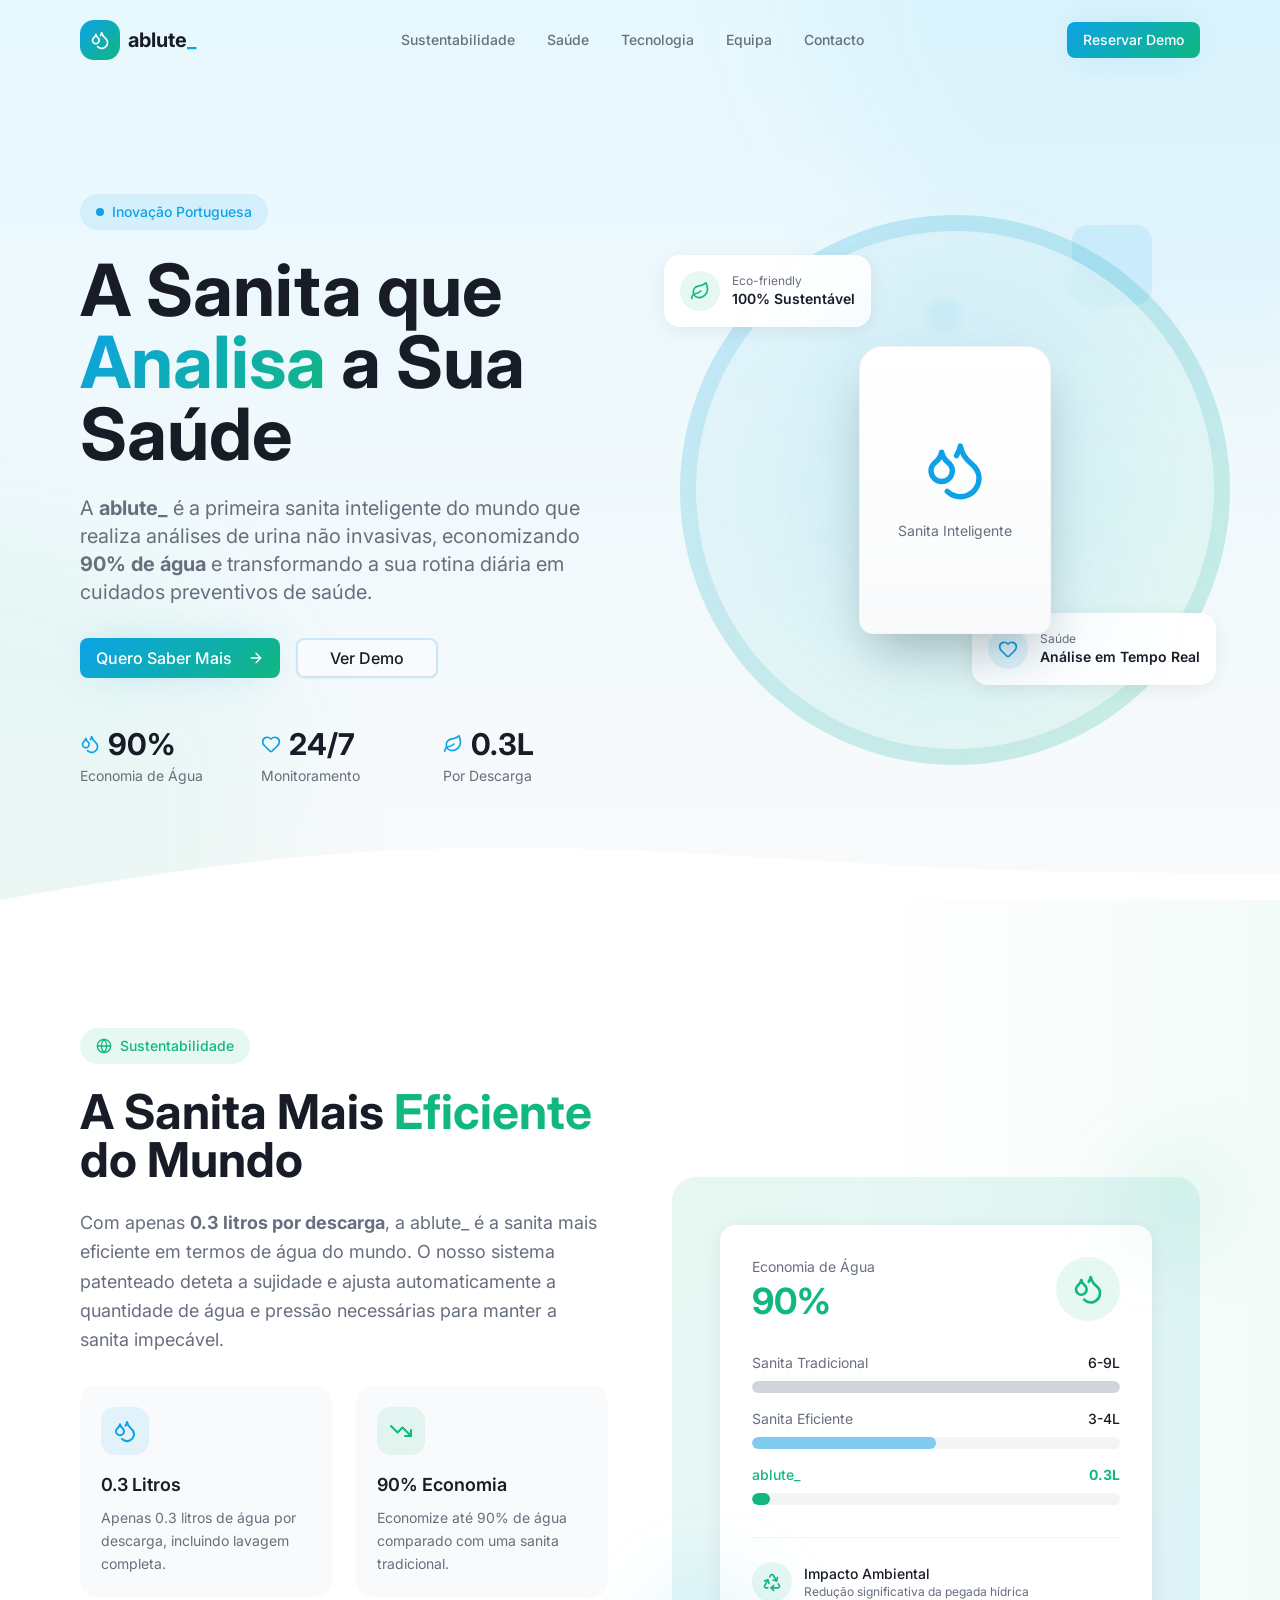
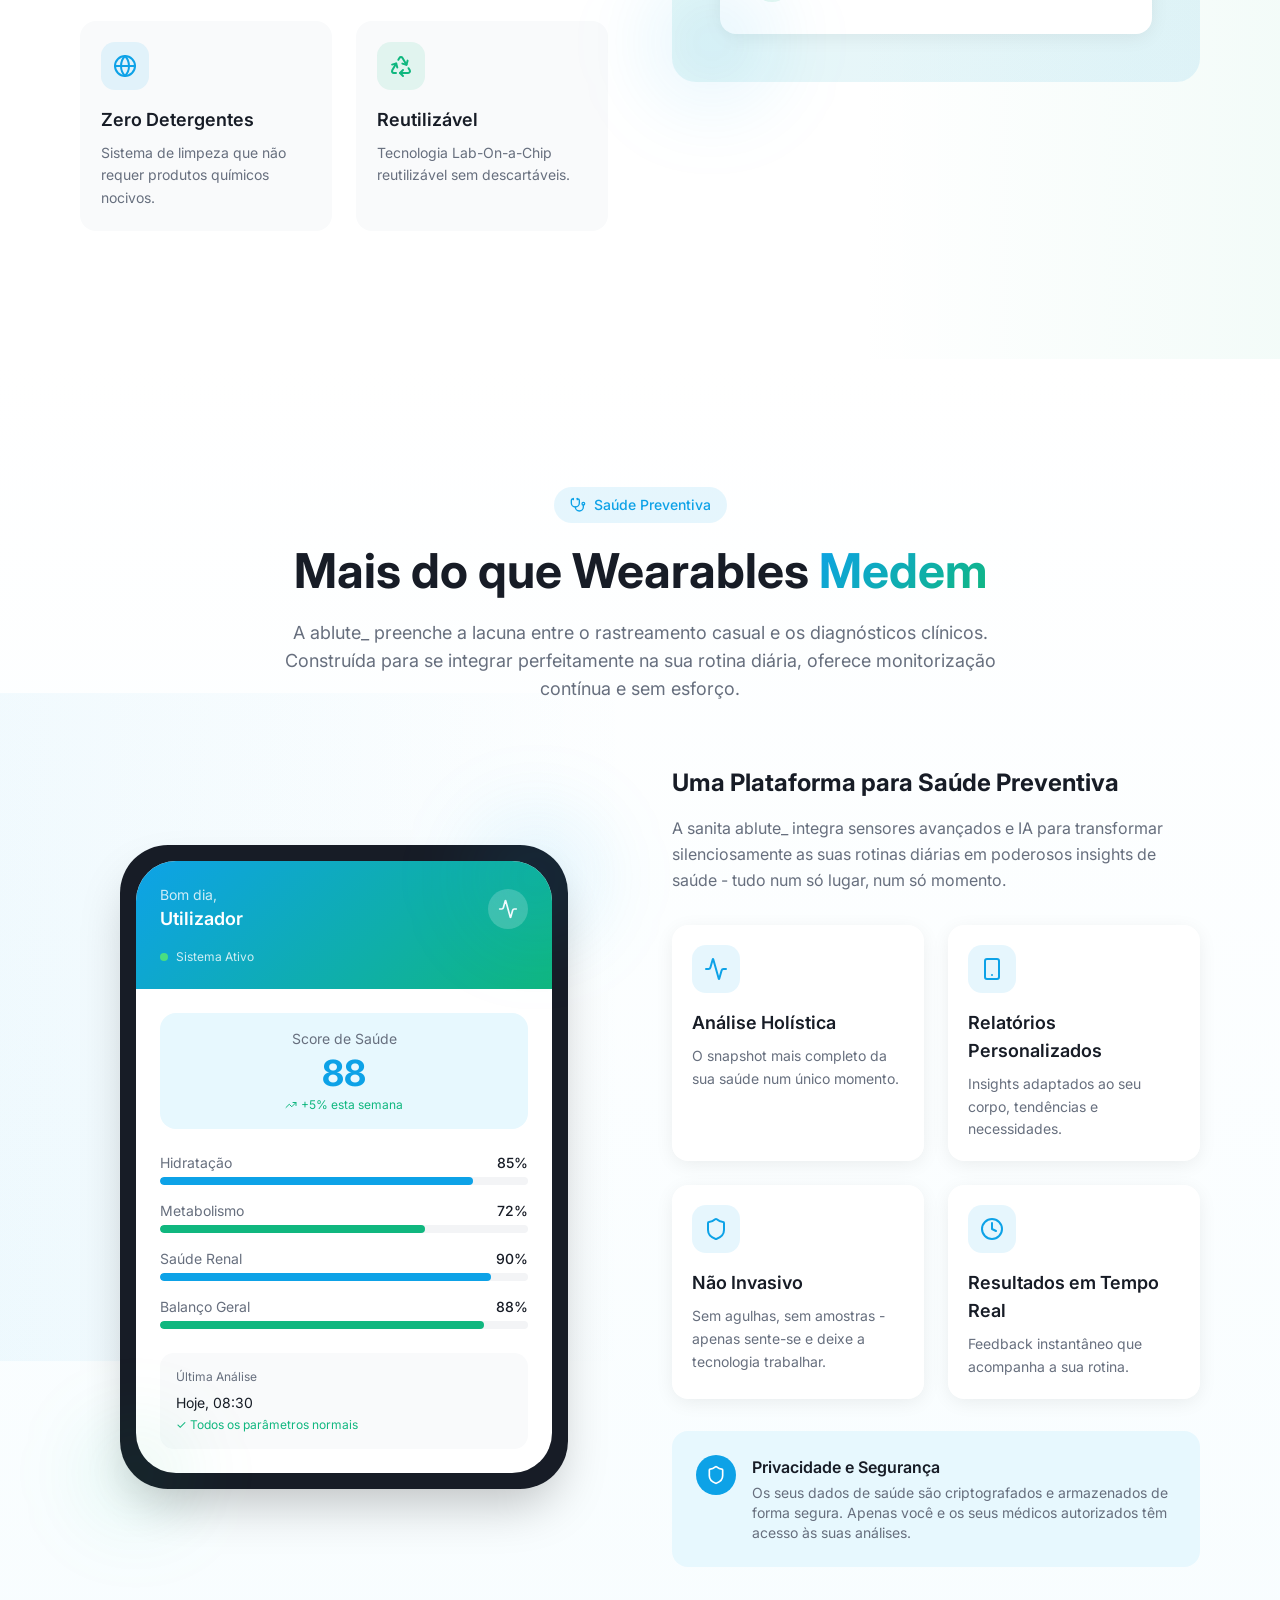
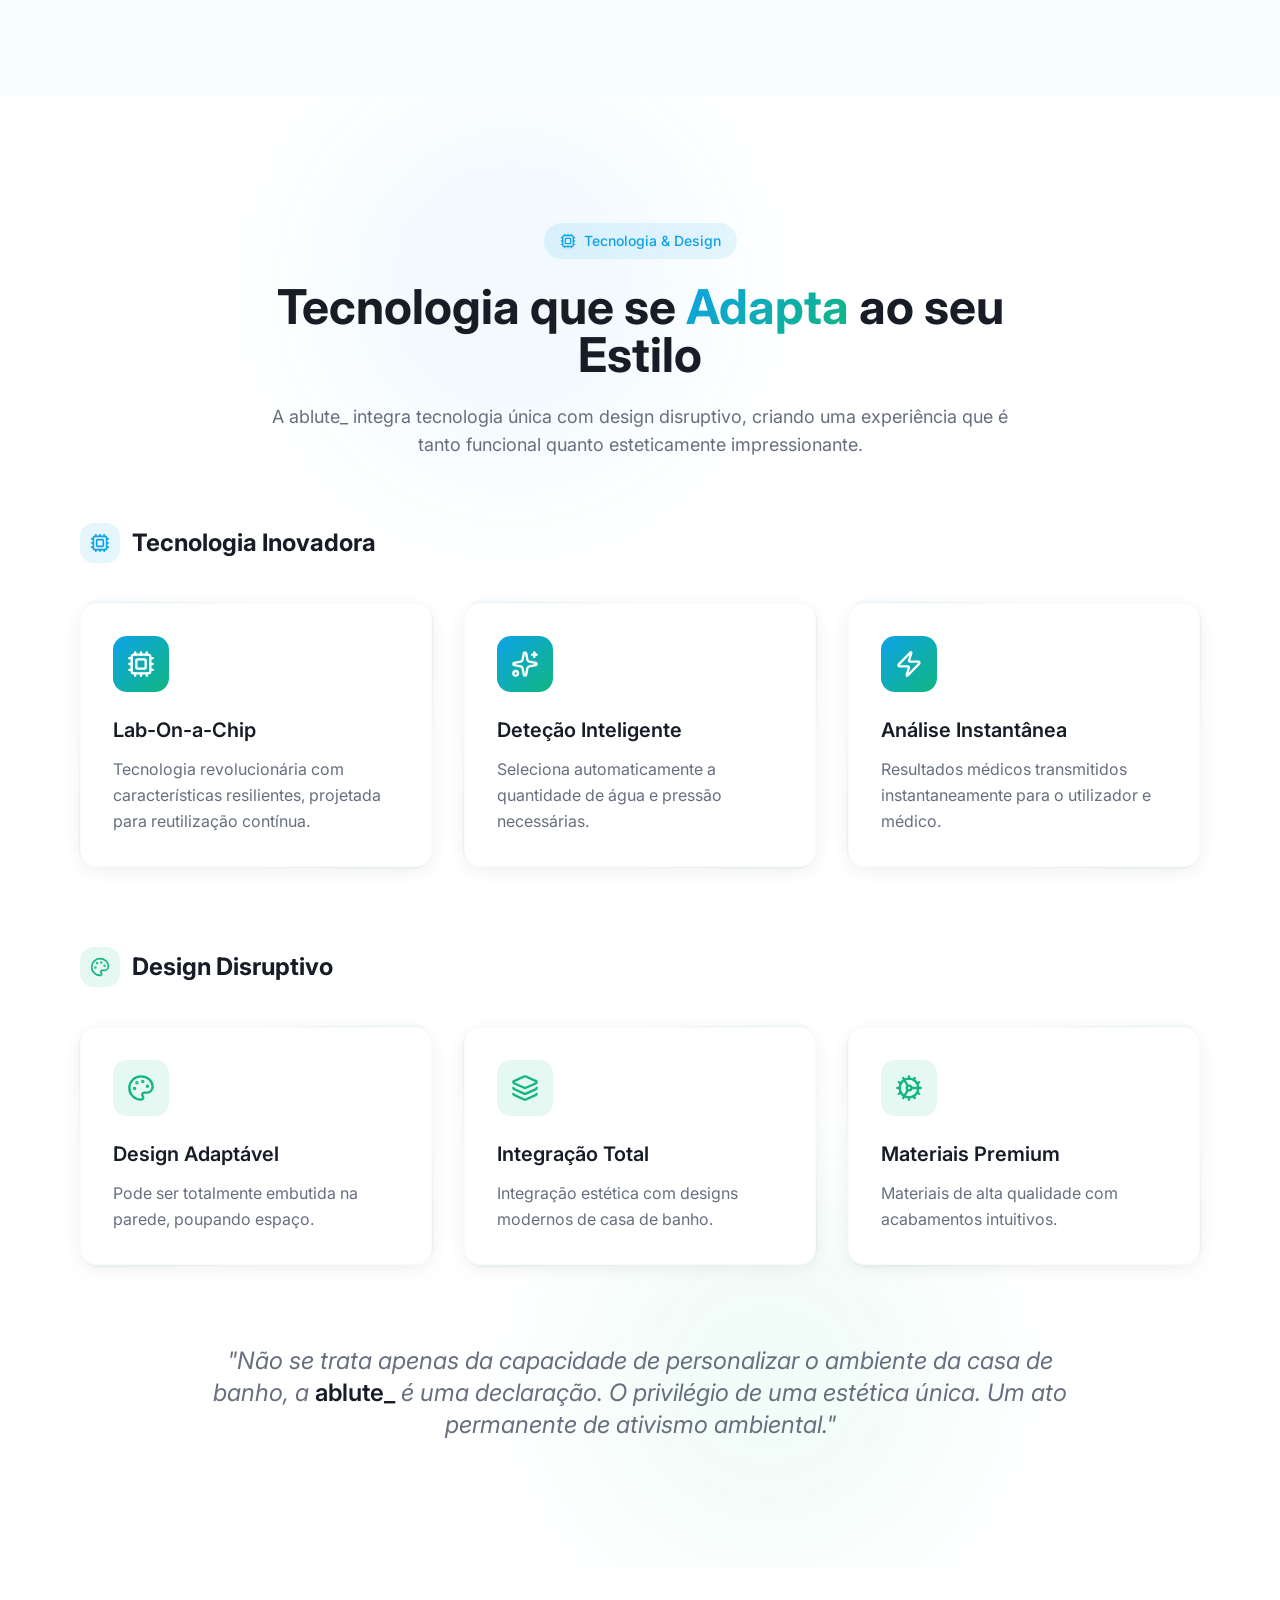
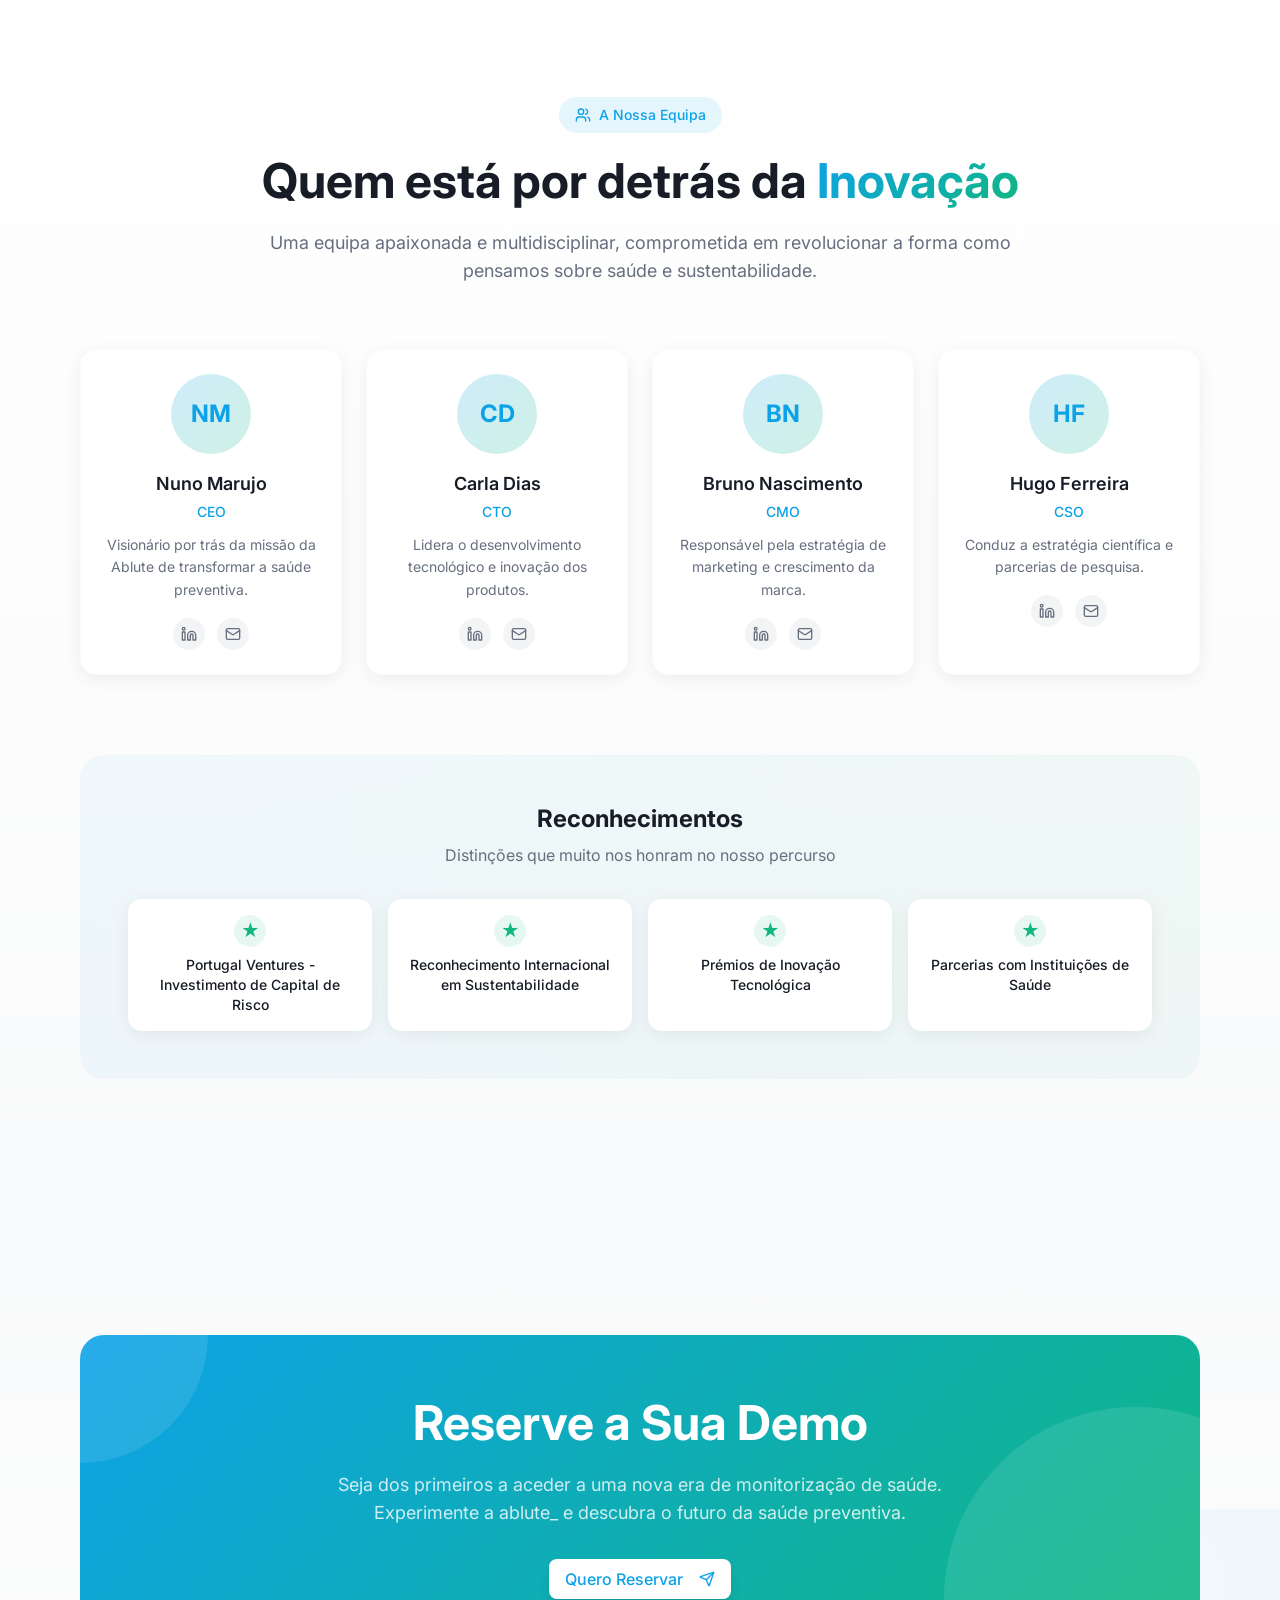
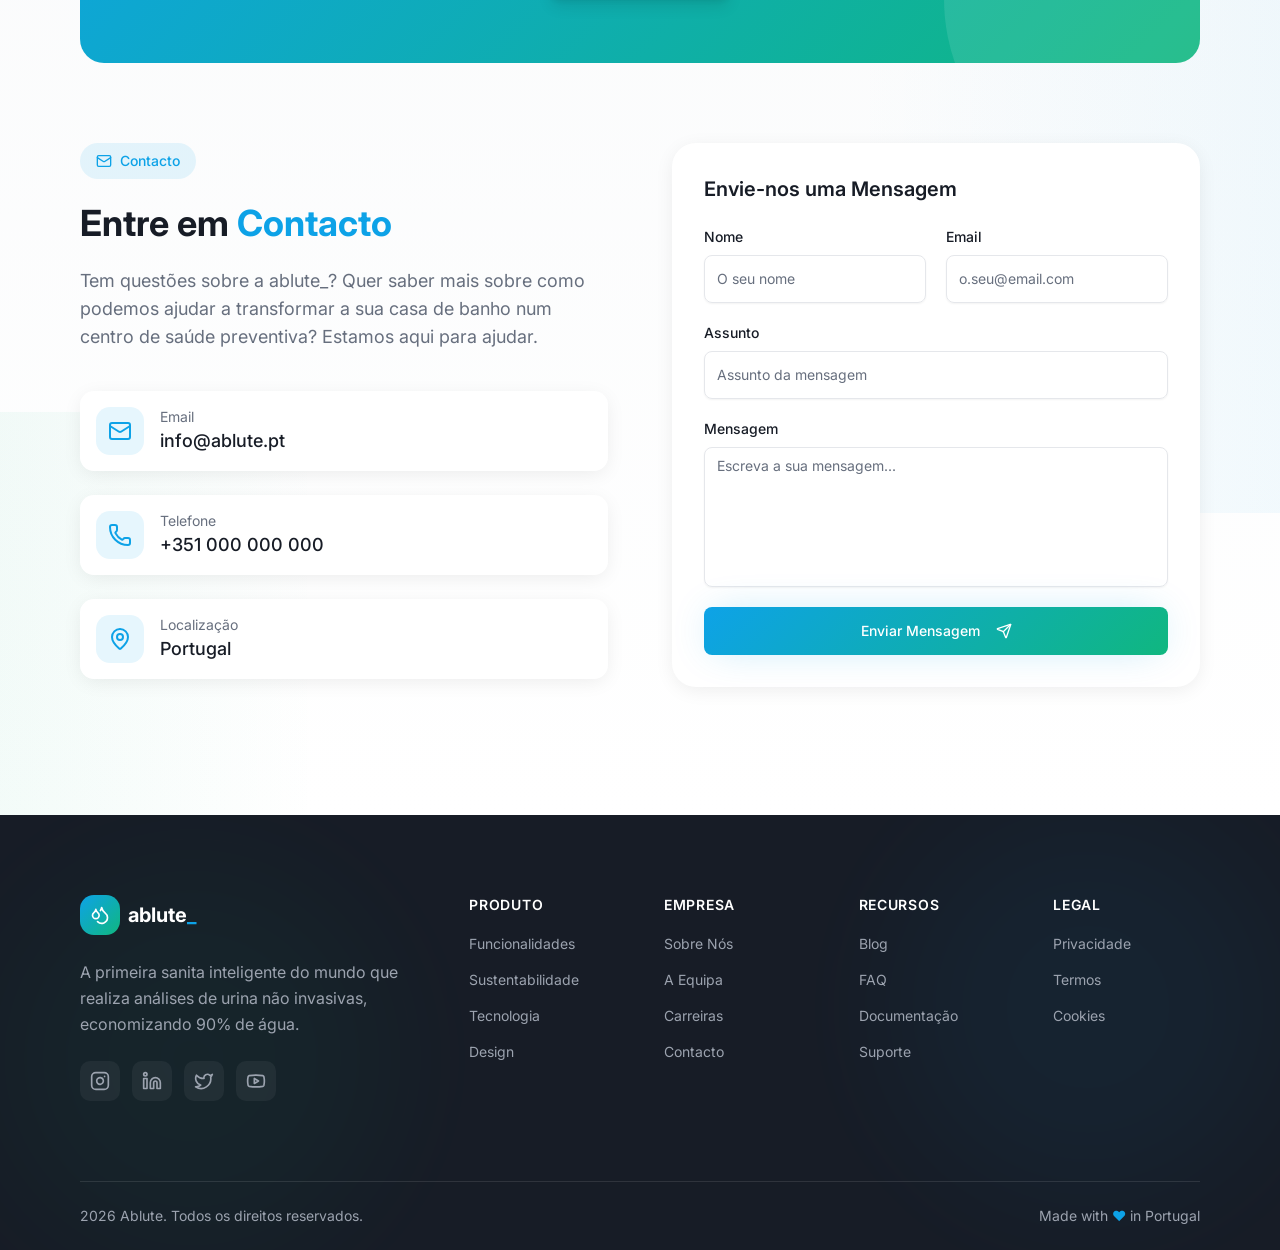
==== commit c34c22c9: "Move files from v1 to root" ====
--- a/index.html
+++ b/index.html
@@ -1,1356 +1,13 @@
-<!DOCTYPE html>
-<html lang="pt">
-<head>
-    <meta charset="UTF-8">
-    <meta name="viewport" content="width=device-width, initial-scale=1.0">
-    <title>ablute_ — The Next Infrastructure of Health</title>
-    <link href="https://fonts.googleapis.com/css2?family=Inter:wght@300;400;500;600;700&family=Space+Grotesk:wght@300;400;500;600;700&display=swap" rel="stylesheet">
-    <style>
-        * { margin: 0; padding: 0; box-sizing: border-box; }
-        body { font-family: 'Inter', sans-serif; overflow-x: hidden; transition: background-color 0.8s ease, color 0.8s ease; }
-        .font-display { font-family: 'Space Grotesk', sans-serif; }
-        
-        body.product-mode { background-color: #0a0a0a; color: #ffffff; }
-        body.health-mode { background-color: #f8fafc; color: #0f172a; }
-        
-        body.product-mode .card { background: rgba(255,255,255,0.03); border: 1px solid rgba(255,255,255,0.1); }
-        body.health-mode .card { background: white; border: 1px solid rgba(0,0,0,0.05); box-shadow: 0 4px 6px rgba(0,0,0,0.05); }
-        
-        body.product-mode .text-muted { color: #9ca3af; }
-        body.health-mode .text-muted { color: #64748b; }
-        
-        body.product-mode .btn-secondary { border: 1px solid rgba(255,255,255,0.3); color: white; background: transparent; }
-        body.health-mode .btn-secondary { border: 1px solid rgba(0,0,0,0.2); color: #0f172a; background: transparent; }
-        
-        .product-only, .health-only { display: none; }
-        body.product-mode .product-only { display: block; }
-        body.health-mode .health-only { display: block; }
-        body.product-mode .product-only.flex, body.health-mode .health-only.flex { display: flex; }
-        body.product-mode .product-only.grid, body.health-mode .health-only.grid { display: grid; }
-        
-        .btn-primary { background: #3b82f6; color: white; padding: 0.75rem 1.5rem; border-radius: 9999px; font-weight: 500; transition: all 0.3s; display: inline-flex; align-items: center; gap: 0.5rem; border: none; cursor: pointer; text-decoration: none; }
-        .btn-primary:hover { background: #2563eb; transform: translateY(-2px); box-shadow: 0 10px 25px rgba(59,130,246,0.4); }
-        .btn-secondary { padding: 0.75rem 1.5rem; border-radius: 9999px; font-weight: 500; transition: all 0.3s; display: inline-flex; align-items: center; gap: 0.5rem; cursor: pointer; text-decoration: none; }
-        .btn-secondary:hover { background: rgba(59,130,246,0.1); transform: translateY(-2px); }
-        
-        .card { padding: 2rem; border-radius: 1rem; transition: all 0.3s; }
-        .card:hover { transform: translateY(-5px); }
-        
-        .container { max-width: 1200px; margin: 0 auto; padding: 0 1.5rem; }
-        .grid-2 { display: grid; grid-template-columns: 1fr; gap: 2rem; }
-        .grid-4 { display: grid; grid-template-columns: 1fr; gap: 1.5rem; }
-        @media(min-width:768px){ .grid-2{grid-template-columns:repeat(2,1fr);} .grid-4{grid-template-columns:repeat(2,1fr);} }
-        @media(min-width:1024px){ .grid-4{grid-template-columns:repeat(4,1fr);} }
-        
-        section { padding: 5rem 0; }
-        .hero { min-height: 100vh; display: flex; align-items: center; justify-content: center; text-align: center; padding-top: 6rem; }
-        .hero h1 { font-size: clamp(2.5rem, 5vw, 4rem); line-height: 1.1; margin-bottom: 1.5rem; }
-        .hero p { font-size: 1.25rem; margin-bottom: 0.5rem; }
-        
-        /* Header Styles */
-        .main-header {
-            position: fixed;
-            top: 0;
-            left: 0;
-            right: 0;
-            z-index: 9998;
-            padding: 1rem 2rem;
-            display: flex;
-            justify-content: space-between;
-            align-items: center;
-            transition: all 0.3s ease;
-            background: transparent;
-        }
-        
-        .main-header.scrolled {
-            background: rgba(10, 10, 10, 0.9);
-            backdrop-filter: blur(10px);
-        }
-        
-        body.health-mode .main-header.scrolled {
-            background: rgba(248, 250, 252, 0.9);
-        }
-        
-        .nav-left {
-            display: flex;
-            gap: 2rem;
-            align-items: center;
-            opacity: 1;
-            transition: opacity 0.3s ease;
-        }
-        
-        .main-header.scrolled .nav-left {
-            opacity: 0;
-            pointer-events: none;
-        }
-        
-        .nav-link {
-            font-weight: 500;
-            text-decoration: none;
-            transition: opacity 0.3s;
-            cursor: pointer;
-            font-size: 0.9rem;
-            text-transform: uppercase;
-            letter-spacing: 0.05em;
-        }
-        
-        body.product-mode .nav-link {
-            color: rgba(255,255,255,0.8);
-        }
-        
-        body.health-mode .nav-link {
-            color: rgba(15, 23, 42, 0.8);
-        }
-        
-        .nav-link:hover {
-            opacity: 0.7;
-        }
-        
-        .nav-right {
-            display: flex;
-            gap: 1rem;
-            align-items: center;
-        }
-        
-        /* Mode Toggle in Header */
-        .mode-toggle-header {
-            padding: 0.5rem 1rem;
-            border-radius: 9999px;
-            font-weight: 600;
-            cursor: pointer;
-            transition: all 0.3s;
-            border: none;
-            font-size: 0.875rem;
-        }
-        
-        body.product-mode .mode-toggle-header {
-            background: white;
-            color: #0a0a0a;
-        }
-        
-        body.health-mode .mode-toggle-header {
-            background: #0a0a0a;
-            color: white;
-        }
-        
-        /* Menu Home Dropdown */
-        .menu-home-container {
-            position: relative;
-        }
-        
-        .menu-home-btn {
-            padding: 0.5rem 1rem;
-            border-radius: 9999px;
-            font-weight: 600;
-            cursor: pointer;
-            transition: all 0.3s;
-            border: 1px solid;
-            background: transparent;
-            font-size: 0.875rem;
-            display: flex;
-            align-items: center;
-            gap: 0.5rem;
-        }
-        
-        body.product-mode .menu-home-btn {
-            border-color: rgba(255,255,255,0.3);
-            color: white;
-        }
-        
-        body.health-mode .menu-home-btn {
-            border-color: rgba(0,0,0,0.2);
-            color: #0f172a;
-        }
-        
-        .menu-home-btn:hover {
-            background: rgba(59,130,246,0.1);
-        }
-        
-        .menu-home-dropdown {
-            position: absolute;
-            top: calc(100% + 0.5rem);
-            right: 0;
-            min-width: 220px;
-            background: white;
-            border-radius: 1rem;
-            box-shadow: 0 20px 40px rgba(0,0,0,0.2);
-            padding: 1rem;
-            opacity: 0;
-            visibility: hidden;
-            transform: translateY(-10px);
-            transition: all 0.3s ease;
-            z-index: 10000;
-        }
-        
-        .menu-home-container.active .menu-home-dropdown {
-            opacity: 1;
-            visibility: visible;
-            transform: translateY(0);
-        }
-        
-        .menu-home-section {
-            margin-bottom: 1rem;
-        }
-        
-        .menu-home-section:last-child {
-            margin-bottom: 0;
-            padding-top: 1rem;
-            border-top: 1px solid rgba(0,0,0,0.1);
-        }
-        
-        .menu-home-title {
-            font-size: 0.75rem;
-            text-transform: uppercase;
-            letter-spacing: 0.1em;
-            color: #64748b;
-            margin-bottom: 0.5rem;
-            font-weight: 600;
-        }
-        
-        .menu-home-item {
-            display: block;
-            padding: 0.5rem;
-            color: #0f172a;
-            text-decoration: none;
-            border-radius: 0.5rem;
-            transition: background 0.2s;
-            font-size: 0.9rem;
-        }
-        
-        .menu-home-item:hover {
-            background: #f1f5f9;
-        }
-        
-        .lang-selector {
-            display: flex;
-            gap: 0.5rem;
-            flex-wrap: wrap;
-        }
-        
-        .lang-btn {
-            padding: 0.25rem 0.5rem;
-            border-radius: 0.25rem;
-            border: 1px solid rgba(0,0,0,0.1);
-            background: transparent;
-            cursor: pointer;
-            font-size: 0.8rem;
-            transition: all 0.2s;
-            color: #0f172a;
-        }
-        
-        .lang-btn:hover, .lang-btn.active {
-            background: #3b82f6;
-            color: white;
-            border-color: #3b82f6;
-        }
-        
-        /* Sub-pages */
-        .sub-page {
-            display: none;
-            min-height: 100vh;
-            padding-top: 6rem;
-        }
-        
-        .sub-page.active {
-            display: block;
-        }
-        
-        .back-btn {
-            margin-bottom: 2rem;
-            display: inline-flex;
-            align-items: center;
-            gap: 0.5rem;
-            cursor: pointer;
-            font-weight: 500;
-        }
-        
-        body.product-mode .back-btn {
-            color: rgba(255,255,255,0.8);
-        }
-        
-        body.health-mode .back-btn {
-            color: rgba(15,23,42,0.8);
-        }
-        
-        .modal { display: none; position: fixed; inset: 0; z-index: 10000; background: rgba(0,0,0,0.8); backdrop-filter: blur(4px); align-items: center; justify-content: center; padding: 1rem; }
-        .modal.active { display: flex; }
-        .modal-content { max-width: 600px; width: 100%; max-height: 90vh; overflow-y: auto; border-radius: 1rem; padding: 2rem; position: relative; }
-        body.product-mode .modal-content { background: #1a1a1a; border: 1px solid rgba(255,255,255,0.1); color: white; }
-        body.health-mode .modal-content { background: white; border: 1px solid rgba(0,0,0,0.1); color: #0f172a; }
-        
-        .form-input { width: 100%; padding: 0.75rem 1rem; border-radius: 0.5rem; margin-bottom: 1rem; font-family: 'Inter', sans-serif; border: 1px solid; }
-        body.product-mode .form-input { background: rgba(255,255,255,0.05); border-color: rgba(255,255,255,0.2); color: white; }
-        body.health-mode .form-input { background: #f1f5f9; border-color: rgba(0,0,0,0.1); color: #0f172a; }
-        .form-input:focus { outline: none; border-color: #3b82f6; }
-        
-        .close-btn { position: absolute; top: 1rem; right: 1rem; background: none; border: none; font-size: 1.5rem; cursor: pointer; opacity: 0.5; }
-        .close-btn:hover { opacity: 1; }
-        
-        .badge { display: inline-flex; align-items: center; gap: 0.5rem; padding: 0.5rem 1rem; border-radius: 9999px; font-size: 0.875rem; font-weight: 500; margin-bottom: 1.5rem; }
-        body.health-mode .badge-blue { background: #dbeafe; color: #1e40af; }
-        body.health-mode .badge-green { background: #dcfce7; color: #166534; }
-        
-        @keyframes fadeIn { from { opacity: 0; transform: translateY(20px); } to { opacity: 1; transform: translateY(0); } }
-        .fade-in { animation: fadeIn 0.6s ease forwards; }
-        
-        .zero-cost {
-            font-size: 0.9rem;
-            margin-top: 0.5rem;
-            font-weight: 500;
-        }
-        
-        body.product-mode .zero-cost {
-            color: #4ade80;
-        }
-        
-        body.health-mode .zero-cost {
-            color: #16a34a;
-        }
-    </style>
-</head>
-<body class="product-mode">
-
-    <!-- Fixed Header -->
-    <header class="main-header" id="mainHeader">
-        <nav class="nav-left">
-            <a class="nav-link" onclick="openSubPage('produto')" data-i18n="nav_product">Produto</a>
-            <a class="nav-link" onclick="openSubPage('empresa')" data-i18n="nav_company">Empresa e Valores</a>
-            <a class="nav-link" onclick="openSubPage('equipa')" data-i18n="nav_team">Equipa</a>
-            <a class="nav-link" onclick="openSubPage('parceiros')" data-i18n="nav_partners">Parceiros</a>
-        </nav>
-        
-        <div class="nav-right">
-            <!-- Mode Toggle -->
-            <button class="mode-toggle-header" onclick="toggleMode()">
-                <span class="product-only" style="display: inline;" data-i18n="mode_health">🩺 Health Mode</span>
-                <span class="health-only" style="display: inline;" data-i18n="mode_exit">⚙️ Exit Health Mode</span>
-            </button>
-            
-            <!-- Menu Home Dropdown -->
-            <div class="menu-home-container" id="menuHome">
-                <button class="menu-home-btn" onclick="toggleMenuHome()">
-                    <span data-i18n="menu_title">Menu</span>
-                    <span id="menuArrow">▼</span>
-                </button>
-                <div class="menu-home-dropdown">
-                    <div class="menu-home-section">
-                        <div class="menu-home-title" data-i18n="menu_sections">Secções</div>
-                        <a class="menu-home-item" onclick="openForm('cliente'); toggleMenuHome();" data-i18n="menu_client">Área do Cliente</a>
-                        <a class="menu-home-item" onclick="openForm('fornecedor'); toggleMenuHome();" data-i18n="menu_supplier">Fornecedores</a>
-                        <a class="menu-home-item" onclick="openForm('parcerias'); toggleMenuHome();" data-i18n="menu_partnerships">Parcerias</a>
-                        <a class="menu-home-item" onclick="openForm('contacto'); toggleMenuHome();" data-i18n="menu_contact">Contactos</a>
-                    </div>
-                    <div class="menu-home-section">
-                        <div class="menu-home-title" data-i18n="menu_language">Idioma</div>
-                        <div class="lang-selector">
-                            <button class="lang-btn active" onclick="changeLang('pt')">PT</button>
-                            <button class="lang-btn" onclick="changeLang('fr')">FR</button>
-                            <button class="lang-btn" onclick="changeLang('en')">EN</button>
-                            <button class="lang-btn" onclick="changeLang('ar')">AR</button>
-                            <button class="lang-btn" onclick="changeLang('de')">DE</button>
-                            <button class="lang-btn" onclick="changeLang('es')">ES</button>
-                        </div>
-                    </div>
-                </div>
-            </div>
-        </div>
-    </header>
-
-    <!-- Main Content -->
-    <div id="mainContent">
-        <div class="product-only">
-            <section class="hero">
-                <div class="container">
-                    <h1 class="font-display" data-i18n="hero_title">The Next<br>Infrastructure<br>of Health</h1>
-                    <div class="text-muted" style="margin-bottom: 2rem;">
-                        <p data-i18n="hero_line1">Autonomous hygiene.</p>
-                        <p data-i18n="hero_line2">Radical water efficiency.</p>
-                        <p data-i18n="hero_line3">Health intelligence.</p>
-                    </div>
-                    <div class="product-only flex" style="gap: 1rem; justify-content: center; flex-wrap: wrap; flex-direction: column; align-items: center;">
-                        <button class="btn-primary" onclick="openForm('waiting')" data-i18n="btn_waiting">Join the waiting list</button>
-                        <span class="zero-cost" data-i18n="zero_cost">custo zero agora</span>
-                    </div>
-                </div>
-            </section>
-
-            <section id="capabilities">
-                <div class="container grid-4">
-                    <div class="card">
-                        <div style="font-size: 2rem; margin-bottom: 1rem;">✓</div>
-                        <h3 class="font-display" style="margin-bottom: 0.5rem;" data-i18n="cap_title1">100% Autonomous Cleaning</h3>
-                        <p class="text-muted" style="font-size: 0.875rem;" data-i18n="cap_desc1">Complete self-sanitization without human intervention.</p>
-                    </div>
-                    <div class="card">
-                        <div style="font-size: 2rem; margin-bottom: 1rem;">💧</div>
-                        <h3 class="font-display" style="margin-bottom: 0.5rem;" data-i18n="cap_title2">Ultra-Low Water</h3>
-                        <p class="text-muted" style="font-size: 0.875rem;" data-i18n="cap_desc2">Radical efficiency through precision engineering.</p>
-                    </div>
-                    <div class="card">
-                        <div style="font-size: 2rem; margin-bottom: 1rem;">📊</div>
-                        <h3 class="font-display" style="margin-bottom: 0.5rem;" data-i18n="cap_title3">Integrated Sensing</h3>
-                        <p class="text-muted" style="font-size: 0.875rem;" data-i18n="cap_desc3">Health monitoring infrastructure built-in.</p>
-                    </div>
-                    <div class="card">
-                        <div style="font-size: 2rem; margin-bottom: 1rem;">🏢</div>
-                        <h3 class="font-display" style="margin-bottom: 0.5rem;" data-i18n="cap_title4">Architectural Integration</h3>
-                        <p class="text-muted" style="font-size: 0.875rem;" data-i18n="cap_desc4">Disappears into 30cm wall cavity when not in use.</p>
-                    </div>
-                </div>
-            </section>
-
-            <section id="partnerships" style="background: rgba(255,255,255,0.02);">
-                <div class="container">
-                    <div style="text-align: center; margin-bottom: 3rem;">
-                        <h2 class="font-display" style="font-size: 2.5rem; margin-bottom: 1rem;" data-i18n="partners_title">Partnerships</h2>
-                        <p class="text-muted" data-i18n="partners_subtitle">Join us in building the future of health infrastructure</p>
-                    </div>
-                    <div class="grid-4">
-                        <button class="card" onclick="openForm('tech')" style="cursor: pointer; width: 100%; text-align: left; background: none; font-family: inherit; font-size: inherit;">
-                            <h3 class="font-display" style="margin-bottom: 0.5rem;" data-i18n="partner_tech_title">Technology Supplier</h3>
-                            <p class="text-muted" style="font-size: 0.875rem;" data-i18n="partner_tech_desc">Provide sensing, AI, or component technologies</p>
-                        </button>
-                        <button class="card" onclick="openForm('mfg')" style="cursor: pointer; width: 100%; text-align: left; background: none; font-family: inherit; font-size: inherit;">
-                            <h3 class="font-display" style="margin-bottom: 0.5rem;" data-i18n="partner_mfg_title">Manufacturing Partner</h3>
-                            <p class="text-muted" style="font-size: 0.875rem;" data-i18n="partner_mfg_desc">Production capabilities and scale manufacturing</p>
-                        </button>
-                        <button class="card" onclick="openForm('eng')" style="cursor: pointer; width: 100%; text-align: left; background: none; font-family: inherit; font-size: inherit;">
-                            <h3 class="font-display" style="margin-bottom: 0.5rem;" data-i18n="partner_eng_title">Engineering</h3>
-                            <p class="text-muted" style="font-size: 0.875rem;" data-i18n="partner_eng_desc">R&D partnerships and technical expertise</p>
-                        </button>
-                        <button class="card" onclick="openForm('reseller')" style="cursor: pointer; width: 100%; text-align: left; background: none; font-family: inherit; font-size: inherit;">
-                            <h3 class="font-display" style="margin-bottom: 0.5rem;" data-i18n="partner_reseller_title">Reseller / Big Buyer</h3>
-                            <p class="text-muted" style="font-size: 0.875rem;" data-i18n="partner_reseller_desc">Distribution partnerships and volume procurement</p>
-                        </button>
-                    </div>
-                </div>
-            </section>
-        </div>
-
-        <div class="health-only">
-            <section class="hero" style="background: linear-gradient(to bottom, #f1f5f9, #f8fafc);">
-                <div class="container">
-                    <div class="badge badge-blue health-only">
-                        <span style="width: 8px; height: 8px; background: #3b82f6; border-radius: 50%; display: inline-block;"></span>
-                        <span data-i18n="health_badge">Clinical Research Platform</span>
-                    </div>
-                    <h1 class="font-display" style="margin-bottom: 1.5rem;" data-i18n="health_hero_title">Transforming bathrooms<br>into health interfaces</h1>
-                    <p style="color: #475569; font-size: 1.25rem; max-width: 600px; margin: 0 auto 2rem;" data-i18n="health_hero_subtitle">
-                        Continuous, non-invasive health monitoring through everyday infrastructure.
-                    </p>
-                    <button class="btn-primary" onclick="openForm('pilot')" style="font-size: 1.125rem; padding: 1rem 2rem;" data-i18n="btn_pilot">Apply for a Pilot</button>
-                </div>
-            </section>
-
-            <section>
-                <div class="container">
-                    <h2 class="font-display" style="font-size: 2rem; margin-bottom: 3rem;" data-i18n="dev_title">Development</h2>
-                    <div class="grid-2">
-                        <div class="card">
-                            <div style="color: #3b82f6; font-weight: 600; margin-bottom: 0.5rem;" data-i18n="stage1_label">Stage 1</div>
-                            <h3 class="font-display" style="margin-bottom: 0.5rem;" data-i18n="stage1_title">Prototype Development</h3>
-                            <p class="text-muted" data-i18n="stage1_desc">Advanced mechatronic systems with integrated sensing.</p>
-                        </div>
-                        <div class="card">
-                            <div style="color: #3b82f6; font-weight: 600; margin-bottom: 0.5rem;" data-i18n="stage2_label">Stage 2</div>
-                            <h3 class="font-display" style="margin-bottom: 0.5rem;" data-i18n="stage2_title">Validation Progress</h3>
-                            <p class="text-muted" data-i18n="stage2_desc">Clinical validation of biomarker detection accuracy.</p>
-                        </div>
-                        <div class="card">
-                            <div style="color: #3b82f6; font-weight: 600; margin-bottom: 0.5rem;" data-i18n="stage3_label">Stage 3</div>
-                            <h3 class="font-display" style="margin-bottom: 0.5rem;" data-i18n="stage3_title">Pilot Programs</h3>
-                            <p class="text-muted" data-i18n="stage3_desc">Active deployment in clinical and research environments.</p>
-                        </div>
-                        <div class="card">
-                            <div style="color: #3b82f6; font-weight: 600; margin-bottom: 0.5rem;" data-i18n="stage4_label">Stage 4</div>
-                            <h3 class="font-display" style="margin-bottom: 0.5rem;" data-i18n="stage4_title">System Demonstrations</h3>
-                            <p class="text-muted" data-i18n="stage4_desc">Live demonstrations for qualified institutions.</p>
-                        </div>
-                    </div>
-                </div>
-            </section>
-
-            <section style="background: white;">
-                <div class="container">
-                    <h2 class="font-display" style="font-size: 2rem; margin-bottom: 3rem;" data-i18n="tech_title">Technology</h2>
-                    <div style="display: flex; flex-direction: column; gap: 1.5rem;">
-                        <div class="card" style="display: flex; gap: 1.5rem; align-items: flex-start;">
-                            <div style="width: 48px; height: 48px; background: #dbeafe; border-radius: 12px; display: flex; align-items: center; justify-content: center; flex-shrink: 0;">🔬</div>
-                            <div>
-                                <h3 class="font-display" style="margin-bottom: 0.5rem;" data-i18n="tech_bio_title">Biomarker Sensing</h3>
-                                <p class="text-muted" data-i18n="tech_bio_desc">Advanced spectroscopic analysis for non-invasive detection.</p>
-                            </div>
-                        </div>
-                        <div class="card" style="display: flex; gap: 1.5rem; align-items: flex-start;">
-                            <div style="width: 48px; height: 48px; background: #dcfce7; border-radius: 12px; display: flex; align-items: center; justify-content: center; flex-shrink: 0;">💓</div>
-                            <div>
-                                <h3 class="font-display" style="margin-bottom: 0.5rem;" data-i18n="tech_physio_title">Physiological Sensing</h3>
-                                <p class="text-muted" data-i18n="tech_physio_desc">Continuous monitoring of vital signs through sensors.</p>
-                            </div>
-                        </div>
-                        <div class="card" style="display: flex; gap: 1.5rem; align-items: flex-start;">
-                            <div style="width: 48px; height: 48px; background: #f3e8ff; border-radius: 12px; display: flex; align-items: center; justify-content: center; flex-shrink: 0;">🤖</div>
-                            <div>
-                                <h3 class="font-display" style="margin-bottom: 0.5rem;" data-i18n="tech_ai_title">AI-Assisted Interpretation</h3>
-                                <p class="text-muted" data-i18n="tech_ai_desc">Machine learning for predictive health insights.</p>
-                            </div>
-                        </div>
-                    </div>
-                </div>
-            </section>
-
-            <section>
-                <div class="container">
-                    <h2 class="font-display" style="font-size: 2rem; margin-bottom: 3rem;" data-i18n="pilots_title">Pilots</h2>
-                    <div class="grid-2">
-                        <div class="card" style="border-left: 4px solid #22c55e;">
-                            <div style="display: flex; justify-content: space-between; margin-bottom: 1rem;">
-                                <h3 class="font-display" data-i18n="pilots_active_title">Active Pilots</h3>
-                                <span class="badge badge-green" style="margin: 0;" data-i18n="badge_ongoing">Ongoing</span>
-                            </div>
-                            <p class="text-muted" style="margin-bottom: 1rem;" data-i18n="pilots_active_desc">Current deployments in research hospitals.</p>
-                            <ul class="text-muted" style="padding-left: 1.25rem; font-size: 0.875rem;">
-                                <li data-i18n="pilots_active_1">3 Clinical research sites</li>
-                                <li data-i18n="pilots_active_2">500+ participants enrolled</li>
-                                <li data-i18n="pilots_active_3">12 months data collection</li>
-                            </ul>
-                        </div>
-                        <div class="card" style="border-left: 4px solid #3b82f6;">
-                            <div style="display: flex; justify-content: space-between; margin-bottom: 1rem;">
-                                <h3 class="font-display" data-i18n="pilots_completed_title">Completed Pilots</h3>
-                                <span class="badge badge-blue" style="margin: 0;" data-i18n="badge_analysis">Analysis</span>
-                            </div>
-                            <p class="text-muted" style="margin-bottom: 1rem;" data-i18n="pilots_completed_desc">Successfully concluded studies.</p>
-                            <ul class="text-muted" style="padding-left: 1.25rem; font-size: 0.875rem;">
-                                <li data-i18n="pilots_completed_1">2 validation studies completed</li>
-                                <li data-i18n="pilots_completed_2">Published results pending</li>
-                                <li data-i18n="pilots_completed_3">Regulatory submissions prepared</li>
-                            </ul>
-                        </div>
-                    </div>
-                    <div class="card" style="margin-top: 2rem; text-align: center;">
-                        <h3 class="font-display" style="font-size: 1.5rem; margin-bottom: 1rem;" data-i18n="apply_host_title">Apply to Host a Pilot</h3>
-                        <p class="text-muted" style="margin-bottom: 1.5rem;" data-i18n="apply_host_desc">Join our research network.</p>
-                        <button class="btn-primary" onclick="openForm('pilot')" data-i18n="btn_apply">Apply Now</button>
-                    </div>
-                </div>
-            </section>
-        </div>
-    </div>
-
-    <!-- Sub Pages -->
-    <div id="subPageProduto" class="sub-page">
-        <div class="container">
-            <div class="back-btn" onclick="closeSubPage()">
-                <span>←</span>
-                <span data-i18n="back_to_home">Voltar ao início</span>
-            </div>
-            <h1 class="font-display" style="font-size: 3rem; margin-bottom: 2rem;" data-i18n="page_produto_title">Produto</h1>
-            <div class="grid-2">
-                <div class="card">
-                    <h3 class="font-display" style="margin-bottom: 1rem;" data-i18n="produto_design">Design Arquitetónico</h3>
-                    <p class="text-muted">Integração perfeita com espaços residenciais e comerciais. Sistema de retração automática em cavidade de parede de 30cm.</p>
-                </div>
-                <div class="card">
-                    <h3 class="font-display" style="margin-bottom: 1rem;" data-i18n="produto_autonomia">Autonomia Total</h3>
-                    <p class="text-muted">Limpeza e sanitização completamente autónomas sem intervenção humana necessária.</p>
-                </div>
-                <div class="card">
-                    <h3 class="font-display" style="margin-bottom: 1rem;" data-i18n="produto_eficiencia">Eficiência Hídrica</h3>
-                    <p class="text-muted">Consumo reduzido de água através de engenharia de precisão e recirculação avançada.</p>
-                </div>
-                <div class="card">
-                    <h3 class="font-display" style="margin-bottom: 1rem;" data-i18n="produto_sensores">Sensores Integrados</h3>
-                    <p class="text-muted">Monitorização contínua de biomarcadores e sinais vitais através de infraestrutura não invasiva.</p>
-                </div>
-            </div>
-        </div>
-    </div>
-
-    <div id="subPageEmpresa" class="sub-page">
-        <div class="container">
-            <div class="back-btn" onclick="closeSubPage()">
-                <span>←</span>
-                <span data-i18n="back_to_home">Voltar ao início</span>
-            </div>
-            <h1 class="font-display" style="font-size: 3rem; margin-bottom: 2rem;" data-i18n="page_empresa_title">Empresa e Valores</h1>
-            <div class="card" style="margin-bottom: 2rem;">
-                <h3 class="font-display" style="margin-bottom: 1rem; font-size: 1.5rem;" data-i18n="empresa_missao">Missão</h3>
-                <p class="text-muted" style="font-size: 1.1rem; line-height: 1.8;">Transformar a infraestrutura sanitária global em interfaces de saúde preventiva, democratizando o acesso à monitorização contínua de bem-estar através da inovação tecnológica sustentável.</p>
-            </div>
-            <div class="grid-2">
-                <div class="card">
-                    <h3 class="font-display" style="margin-bottom: 1rem;" data-i18n="valor_sustentabilidade">Sustentabilidade</h3>
-                    <p class="text-muted">Compromisso absoluto com a redução drástica do consumo hídrico global e pegada ecológica zero.</p>
-                </div>
-                <div class="card">
-                    <h3 class="font-display" style="margin-bottom: 1rem;" data-i18n="valor_inovacao">Inovação Radical</h3>
-                    <p class="text-muted">Desafiar convenções estabelecidas através de engenharia de fronteira e pensamento disruptivo.</p>
-                </div>
-                <div class="card">
-                    <h3 class="font-display" style="margin-bottom: 1rem;" data-i18n="valor_acessibilidade">Acessibilidade Universal</h3>
-                    <p class="text-muted">Tecnologia de saúde deve estar disponível para todos, independentemente de condição socioeconómica.</p>
-                </div>
-                <div class="card">
-                    <h3 class="font-display" style="margin-bottom: 1rem;" data-i18n="valor_privacidade">Privacidade por Design</h3>
-                    <p class="text-muted">Proteção de dados biométricos como princípio fundamental, não como recurso opcional.</p>
-                </div>
-            </div>
-        </div>
-    </div>
-
-    <div id="subPageEquipa" class="sub-page">
-        <div class="container">
-            <div class="back-btn" onclick="closeSubPage()">
-                <span>←</span>
-                <span data-i18n="back_to_home">Voltar ao início</span>
-            </div>
-            <h1 class="font-display" style="font-size: 3rem; margin-bottom: 2rem;" data-i18n="page_equipa_title">Equipa</h1>
-            <div class="grid-2">
-                <div class="card" style="text-align: center;">
-                    <div style="width: 80px; height: 80px; background: linear-gradient(135deg, #3b82f6, #8b5cf6); border-radius: 50%; margin: 0 auto 1rem; display: flex; align-items: center; center; color: white; font-size: 1.5rem; font-weight: bold;">CEO</div>
-                    <h3 class="font-display" style="margin-bottom: 0.5rem;">Fundador & CEO</h3>
-                    <p class="text-muted" style="font-size: 0.9rem;">Visão estratégica e liderança executiva</p>
-                </div>
-                <div class="card" style="text-align: center;">
-                    <div style="width: 80px; height: 80px; background: linear-gradient(135deg, #10b981, #3b82f6); border-radius: 50%; margin: 0 auto 1rem; display: flex; align-items: center; justify-content: center; color: white; font-size: 1.5rem; font-weight: bold;">CTO</div>
-                    <h3 class="font-display" style="margin-bottom: 0.5rem;">Diretor Técnico</h3>
-                    <p class="text-muted" style="font-size: 0.9rem;">Arquitetura de sistemas e inovação tecnológica</p>
-                </div>
-                <div class="card" style="text-align: center;">
-                    <div style="width: 80px; height: 80px; background: linear-gradient(135deg, #f59e0b, #ef4444); border-radius: 50%; margin: 0 auto 1rem; display: flex; align-items: center; justify-content: center; color: white; font-size: 1.5rem; font-weight: bold;">CMO</div>
-                    <h3 class="font-display" style="margin-bottom: 0.5rem;">Diretor de Marketing</h3>
-                    <p class="text-muted" style="font-size: 0.9rem;">Estratégia de marca e expansão de mercado</p>
-                </div>
-                <div class="card" style="text-align: center;">
-                    <div style="width: 80px; height: 80px; background: linear-gradient(135deg, #8b5cf6, #ec4899); border-radius: 50%; margin: 0 auto 1rem; display: flex; align-items: center; justify-content: center; color: white; font-size: 1.5rem; font-weight: bold;">CSO</div>
-                    <h3 class="font-display" style="margin-bottom: 0.5rem;">Diretor Científico</h3>
-                    <p class="text-muted" style="font-size: 0.9rem;">Pesquisa biomédica e validação clínica</p>
-                </div>
-            </div>
-        </div>
-    </div>
-
-    <div id="subPageParceiros" class="sub-page">
-        <div class="container">
-            <div class="back-btn" onclick="closeSubPage()">
-                <span>←</span>
-                <span data-i18n="back_to_home">Voltar ao início</span>
-            </div>
-            <h1 class="font-display" style="font-size: 3rem; margin-bottom: 2rem;" data-i18n="page_parceiros_title">Parceiros</h1>
-            <div class="grid-2">
-                <div class="card">
-                    <h3 class="font-display" style="margin-bottom: 1rem;">Universidades de Pesquisa</h3>
-                    <p class="text-muted">Colaborações com instituições académicas líderes em engenharia biomédica e ciências da saúde.</p>
-                </div>
-                <div class="card">
-                    <h3 class="font-display" style="margin-bottom: 1rem;">Hospitais de Referência</h3>
-                    <p class="text-muted">Parcerias clínicas para validação e ensaios de tecnologias de monitorização.</p>
-                </div>
-                <div class="card">
-                    <h3 class="font-display" style="margin-bottom: 1rem;">Fabricantes de Componentes</h3>
-                    <p class="text-muted">Rede global de fornecedores especializados em sensores, atuadores e sistemas embebidos.</p>
-                </div>
-                <div class="card">
-                    <h3 class="font-display" style="margin-bottom: 1rem;">Investidores Estratégicos</h3>
-                    <p class="text-muted">Fundos de venture capital focados em healthtech e sustentabilidade.</p>
-                </div>
-            </div>
-        </div>
-    </div>
-
-    <div id="modal" class="modal" onclick="closeModal(event)">
-        <div class="modal-content" onclick="event.stopPropagation()">
-            <button class="close-btn" onclick="closeModal()" style="color: inherit;">×</button>
-            <h3 id="modalTitle" class="font-display" style="font-size: 1.5rem; margin-bottom: 1.5rem;">Form</h3>
-            <form id="mainForm" onsubmit="handleSubmit(event)"></form>
-        </div>
-    </div>
-
-    <script>
-        // Translations
-        const translations = {
-            pt: {
-                nav_product: "Produto",
-                nav_company: "Empresa e Valores",
-                nav_team: "Equipa",
-                nav_partners: "Parceiros",
-                mode_health: "🩺 Health Mode",
-                mode_exit: "⚙️ Exit Health Mode",
-                menu_title: "Menu",
-                menu_sections: "Secções",
-                menu_client: "Área do Cliente",
-                menu_supplier: "Fornecedores",
-                menu_partnerships: "Parcerias",
-                menu_contact: "Contactos",
-                menu_language: "Idioma",
-                hero_title: "A Próxima<br>Infraestrutura<br>da Saúde",
-                hero_line1: "Higiene autónoma.",
-                hero_line2: "Eficiência hídrica radical.",
-                hero_line3: "Inteligência em saúde.",
-                btn_waiting: "Entrar na lista de espera",
-                zero_cost: "custo zero agora",
-                cap_title1: "Limpeza 100% Autónoma",
-                cap_desc1: "Auto-sanitização completa sem intervenção humana.",
-                cap_title2: "Ultra Baixo Consumo de Água",
-                cap_desc2: "Eficiência radical através de engenharia de precisão.",
-                cap_title3: "Sensores Integrados",
-                cap_desc3: "Infraestrutura de monitorização de saúde incorporada.",
-                cap_title4: "Integração Arquitetónica",
-                cap_desc4: "Desaparece em cavidade de parede de 30cm quando não em uso.",
-                partners_title: "Parcerias",
-                partners_subtitle: "Junte-se a nós na construção do futuro da infraestrutura de saúde",
-                partner_tech_title: "Fornecedor de Tecnologia",
-                partner_tech_desc: "Forneça tecnologias de sensores, IA ou componentes",
-                partner_mfg_title: "Parceiro de Fabrico",
-                partner_mfg_desc: "Capacidades de produção e fabrico em escala",
-                partner_eng_title: "Engenharia",
-                partner_eng_desc: "Parcerias de I&D e expertise técnica",
-                partner_reseller_title: "Revendedor / Grande Comprador",
-                partner_reseller_desc: "Parcerias de distribuição e aquisição em volume",
-                health_badge: "Plataforma de Pesquisa Clínica",
-                health_hero_title: "Transformar casas de banho<br>em interfaces de saúde",
-                health_hero_subtitle: "Monitorização contínua e não invasiva da saúde através de infraestrutura do quotidiano.",
-                btn_pilot: "Candidatar-se a um Piloto",
-                dev_title: "Desenvolvimento",
-                stage1_label: "Etapa 1",
-                stage1_title: "Desenvolvimento do Protótipo",
-                stage1_desc: "Sistemas mecatrónicos avançados com sensores integrados.",
-                stage2_label: "Etapa 2",
-                stage2_title: "Progresso de Validação",
-                stage2_desc: "Validação clínica da precisão de deteção de biomarcadores.",
-                stage3_label: "Etapa 3",
-                stage3_title: "Programas Piloto",
-                stage3_desc: "Implementação ativa em ambientes clínicos e de pesquisa.",
-                stage4_label: "Etapa 4",
-                stage4_title: "Demonstrações do Sistema",
-                stage4_desc: "Demonstrações ao vivo para instituições qualificadas.",
-                tech_title: "Tecnologia",
-                tech_bio_title: "Sensores de Biomarcadores",
-                tech_bio_desc: "Análise espectroscópica avançada para deteção não invasiva.",
-                tech_physio_title: "Sensores Fisiológicos",
-                tech_physio_desc: "Monitorização contínua de sinais vitais através de sensores.",
-                tech_ai_title: "Interpretação Assistida por IA",
-                tech_ai_desc: "Aprendizagem automática para insights preditivos de saúde.",
-                pilots_title: "Pilotos",
-                pilots_active_title: "Pilotos Ativos",
-                badge_ongoing: "Em Curso",
-                pilots_active_desc: "Implementações atuais em hospitais de pesquisa.",
-                pilots_active_1: "3 locais de pesquisa clínica",
-                pilots_active_2: "500+ participantes inscritos",
-                pilots_active_3: "12 meses de recolha de dados",
-                pilots_completed_title: "Pilotos Concluídos",
-                badge_analysis: "Análise",
-                pilots_completed_desc: "Estudos concluídos com sucesso.",
-                pilots_completed_1: "2 estudos de validação concluídos",
-                pilots_completed_2: "Resultados publicados pendentes",
-                pilots_completed_3: "Submissões regulamentares preparadas",
-                apply_host_title: "Candidatar-se a Anfitrião de Piloto",
-                apply_host_desc: "Junte-se à nossa rede de pesquisa.",
-                btn_apply: "Candidatar-se Agora",
-                back_to_home: "Voltar ao início",
-                page_produto_title: "Produto",
-                page_empresa_title: "Empresa e Valores",
-                page_equipa_title: "Equipa",
-                page_parceiros_title: "Parceiros"
-            },
-            en: {
-                nav_product: "Product",
-                nav_company: "Company & Values",
-                nav_team: "Team",
-                nav_partners: "Partners",
-                mode_health: "🩺 Health Mode",
-                mode_exit: "⚙️ Exit Health Mode",
-                menu_title: "Menu",
-                menu_sections: "Sections",
-                menu_client: "Client Area",
-                menu_supplier: "Suppliers",
-                menu_partnerships: "Partnerships",
-                menu_contact: "Contact",
-                menu_language: "Language",
-                hero_title: "The Next<br>Infrastructure<br>of Health",
-                hero_line1: "Autonomous hygiene.",
-                hero_line2: "Radical water efficiency.",
-                hero_line3: "Health intelligence.",
-                btn_waiting: "Join the waiting list",
-                zero_cost: "zero cost now",
-                cap_title1: "100% Autonomous Cleaning",
-                cap_desc1: "Complete self-sanitization without human intervention.",
-                cap_title2: "Ultra-Low Water",
-                cap_desc2: "Radical efficiency through precision engineering.",
-                cap_title3: "Integrated Sensing",
-                cap_desc3: "Health monitoring infrastructure built-in.",
-                cap_title4: "Architectural Integration",
-                cap_desc4: "Disappears into 30cm wall cavity when not in use.",
-                partners_title: "Partnerships",
-                partners_subtitle: "Join us in building the future of health infrastructure",
-                partner_tech_title: "Technology Supplier",
-                partner_tech_desc: "Provide sensing, AI, or component technologies",
-                partner_mfg_title: "Manufacturing Partner",
-                partner_mfg_desc: "Production capabilities and scale manufacturing",
-                partner_eng_title: "Engineering",
-                partner_eng_desc: "R&D partnerships and technical expertise",
-                partner_reseller_title: "Reseller / Big Buyer",
-                partner_reseller_desc: "Distribution partnerships and volume procurement",
-                health_badge: "Clinical Research Platform",
-                health_hero_title: "Transforming bathrooms<br>into health interfaces",
-                health_hero_subtitle: "Continuous, non-invasive health monitoring through everyday infrastructure.",
-                btn_pilot: "Apply for a Pilot",
-                dev_title: "Development",
-                stage1_label: "Stage 1",
-                stage1_title: "Prototype Development",
-                stage1_desc: "Advanced mechatronic systems with integrated sensing.",
-                stage2_label: "Stage 2",
-                stage2_title: "Validation Progress",
-                stage2_desc: "Clinical validation of biomarker detection accuracy.",
-                stage3_label: "Stage 3",
-                stage3_title: "Pilot Programs",
-                stage3_desc: "Active deployment in clinical and research environments.",
-                stage4_label: "Stage 4",
-                stage4_title: "System Demonstrations",
-                stage4_desc: "Live demonstrations for qualified institutions.",
-                tech_title: "Technology",
-                tech_bio_title: "Biomarker Sensing",
-                tech_bio_desc: "Advanced spectroscopic analysis for non-invasive detection.",
-                tech_physio_title: "Physiological Sensing",
-                tech_physio_desc: "Continuous monitoring of vital signs through sensors.",
-                tech_ai_title: "AI-Assisted Interpretation",
-                tech_ai_desc: "Machine learning for predictive health insights.",
-                pilots_title: "Pilots",
-                pilots_active_title: "Active Pilots",
-                badge_ongoing: "Ongoing",
-                pilots_active_desc: "Current deployments in research hospitals.",
-                pilots_active_1: "3 Clinical research sites",
-                pilots_active_2: "500+ participants enrolled",
-                pilots_active_3: "12 months data collection",
-                pilots_completed_title: "Completed Pilots",
-                badge_analysis: "Analysis",
-                pilots_completed_desc: "Successfully concluded studies.",
-                pilots_completed_1: "2 validation studies completed",
-                pilots_completed_2: "Published results pending",
-                pilots_completed_3: "Regulatory submissions prepared",
-                apply_host_title: "Apply to Host a Pilot",
-                apply_host_desc: "Join our research network.",
-                btn_apply: "Apply Now",
-                back_to_home: "Back to home",
-                page_produto_title: "Product",
-                page_empresa_title: "Company & Values",
-                page_equipa_title: "Team",
-                page_parceiros_title: "Partners"
-            },
-            fr: {
-                nav_product: "Produit",
-                nav_company: "Entreprise & Valeurs",
-                nav_team: "Équipe",
-                nav_partners: "Partenaires",
-                mode_health: "🩺 Mode Santé",
-                mode_exit: "⚙️ Quitter Mode Santé",
-                menu_title: "Menu",
-                menu_sections: "Sections",
-                menu_client: "Espace Client",
-                menu_supplier: "Fournisseurs",
-                menu_partnerships: "Partenariats",
-                menu_contact: "Contact",
-                menu_language: "Langue",
-                hero_title: "La Prochaine<br>Infrastructure<br>de Santé",
-                hero_line1: "Hygiène autonome.",
-                hero_line2: "Efficacité hydrique radicale.",
-                hero_line3: "Intelligence santé.",
-                btn_waiting: "Rejoindre la liste d'attente",
-                zero_cost: "coût zéro maintenant",
-                cap_title1: "Nettoyage 100% Autonome",
-                cap_desc1: "Auto-assainissement complet sans intervention humaine.",
-                cap_title2: "Ultra-Faible Consommation d'Eau",
-                cap_desc2: "Efficacité radicale par ingénierie de précision.",
-                cap_title3: "Capteurs Intégrés",
-                cap_desc3: "Infrastructure de surveillance santé intégrée.",
-                cap_title4: "Intégration Architecturale",
-                cap_desc4: "Disparaît dans une cavité murale de 30cm hors utilisation.",
-                partners_title: "Partenariats",
-                partners_subtitle: "Rejoignez-nous pour construire l'avenir de l'infrastructure santé",
-                partner_tech_title: "Fournisseur Technologique",
-                partner_tech_desc: "Fournir technologies de capteurs, IA ou composants",
-                partner_mfg_title: "Partenaire de Fabrication",
-                partner_mfg_desc: "Capacités de production et fabrication à échelle",
-                partner_eng_title: "Ingénierie",
-                partner_eng_desc: "Partenariats R&D et expertise technique",
-                partner_reseller_title: "Revendeur / Grand Acheteur",
-                partner_reseller_desc: "Partenariats de distribution et achat en volume",
-                health_badge: "Plateforme de Recherche Clinique",
-                health_hero_title: "Transformer les salles de bain<br>en interfaces santé",
-                health_hero_subtitle: "Surveillance continue non invasive de la santé via infrastructure quotidienne.",
-                btn_pilot: "Candidater pour un Pilote",
-                dev_title: "Développement",
-                stage1_label: "Étape 1",
-                stage1_title: "Développement Prototype",
-                stage1_desc: "Systèmes mécatroniques avancés avec capteurs intégrés.",
-                stage2_label: "Étape 2",
-                stage2_title: "Progrès Validation",
-                stage2_desc: "Validation clinique de précision détection biomarqueurs.",
-                stage3_label: "Étape 3",
-                stage3_title: "Programmes Pilotes",
-                stage3_desc: "Déploiement actif en environnements cliniques et recherche.",
-                stage4_label: "Étape 4",
-                stage4_title: "Démonstrations Système",
-                stage4_desc: "Démonstrations en direct pour institutions qualifiées.",
-                tech_title: "Technologie",
-                tech_bio_title: "Détection Biomarqueurs",
-                tech_bio_desc: "Analyse spectroscopique avancée pour détection non invasive.",
-                tech_physio_title: "Détection Physiologique",
-                tech_physio_desc: "Surveillance continue signes vitaux via capteurs.",
-                tech_ai_title: "Interprétation IA-Assistée",
-                tech_ai_desc: "Apprentissage automatique pour insights santé prédictifs.",
-                pilots_title: "Pilotes",
-                pilots_active_title: "Pilotes Actifs",
-                badge_ongoing: "En Cours",
-                pilots_active_desc: "Déploiements actuels dans hôpitaux recherche.",
-                pilots_active_1: "3 sites recherche clinique",
-                pilots_active_2: "500+ participants inscrits",
-                pilots_active_3: "12 mois collecte données",
-                pilots_completed_title: "Pilotes Terminés",
-                badge_analysis: "Analyse",
-                pilots_completed_desc: "Études conclues avec succès.",
-                pilots_completed_1: "2 études validation terminées",
-                pilots_completed_2: "Résultats publiés en attente",
-                pilots_completed_3: "Soumissions réglementaires préparées",
-                apply_host_title: "Candidater pour Héberger un Pilote",
-                apply_host_desc: "Rejoignez notre réseau recherche.",
-                btn_apply: "Candidater Maintenant",
-                back_to_home: "Retour accueil",
-                page_produto_title: "Produit",
-                page_empresa_title: "Entreprise & Valeurs",
-                page_equipa_title: "Équipe",
-                page_parceiros_title: "Partenaires"
-            },
-            es: {
-                nav_product: "Producto",
-                nav_company: "Empresa y Valores",
-                nav_team: "Equipo",
-                nav_partners: "Socios",
-                mode_health: "🩺 Modo Salud",
-                mode_exit: "⚙️ Salir Modo Salud",
-                menu_title: "Menú",
-                menu_sections: "Secciones",
-                menu_client: "Área Cliente",
-                menu_supplier: "Proveedores",
-                menu_partnerships: "Alianzas",
-                menu_contact: "Contacto",
-                menu_language: "Idioma",
-                hero_title: "La Siguiente<br>Infraestructura<br>de Salud",
-                hero_line1: "Higiene autónoma.",
-                hero_line2: "Eficiencia hídrica radical.",
-                hero_line3: "Inteligencia en salud.",
-                btn_waiting: "Unirse lista espera",
-                zero_cost: "coste cero ahora",
-                cap_title1: "Limpieza 100% Autónoma",
-                cap_desc1: "Autodesinfección completa sin intervención humana.",
-                cap_title2: "Ultra-Bajo Consumo Agua",
-                cap_desc2: "Eficiencia radical mediante ingeniería precisión.",
-                cap_title3: "Sensores Integrados",
-                cap_desc3: "Infraestructura monitoreo salud incorporada.",
-                cap_title4: "Integración Arquitectónica",
-                cap_desc4: "Desaparece en cavidad pared 30cm cuando no uso.",
-                partners_title: "Alianzas",
-                partners_subtitle: "Únase a construir futuro infraestructura salud",
-                partner_tech_title: "Proveedor Tecnología",
-                partner_tech_desc: "Proporcionar tecnologías sensores, IA o componentes",
-                partner_mfg_title: "Socio Fabricación",
-                partner_mfg_desc: "Capacidades producción y fabricación escala",
-                partner_eng_title: "Ingeniería",
-                partner_eng_desc: "Alianzas I+D y expertise técnico",
-                partner_reseller_title: "Revendedor / Gran Comprador",
-                partner_reseller_desc: "Alianzas distribución y adquisición volumen",
-                health_badge: "Plataforma Investigación Clínica",
-                health_hero_title: "Transformar baños<br>en interfaces salud",
-                health_hero_subtitle: "Monitoreo continuo no invasivo salud mediante infraestructura cotidiana.",
-                btn_pilot: "Solicitar Piloto",
-                dev_title: "Desarrollo",
-                stage1_label: "Etapa 1",
-                stage1_title: "Desarrollo Prototipo",
-                stage1_desc: "Sistemas mecatrónicos avanzados con sensores integrados.",
-                stage2_label: "Etapa 2",
-                stage2_title: "Progreso Validación",
-                stage2_desc: "Validación clínica precisión detección biomarcadores.",
-                stage3_label: "Etapa 3",
-                stage3_title: "Programas Piloto",
-                stage3_desc: "Despliegue activo entornos clínicos e investigación.",
-                stage4_label: "Etapa 4",
-                stage4_title: "Demostraciones Sistema",
-                stage4_desc: "Demostraciones en vivo instituciones calificadas.",
-                tech_title: "Tecnología",
-                tech_bio_title: "Sensado Biomarcadores",
-                tech_bio_desc: "Análisis espectroscópico avanzado detección no invasiva.",
-                tech_physio_title: "Sensado Fisiológico",
-                tech_physio_desc: "Monitoreo continuo signos vitales mediante sensores.",
-                tech_ai_title: "Interpretación Asistida IA",
-                tech_ai_desc: "Aprendizaje automático insights salud predictivos.",
-                pilots_title: "Pilotos",
-                pilots_active_title: "Pilotos Activos",
-                badge_ongoing: "En Curso",
-                pilots_active_desc: "Despliegues actuales hospitales investigación.",
-                pilots_active_1: "3 sitios investigación clínica",
-                pilots_active_2: "500+ participantes inscritos",
-                pilots_active_3: "12 meses recolección datos",
-                pilots_completed_title: "Pilotos Completados",
-                badge_analysis: "Análisis",
-                pilots_completed_desc: "Estudios concluidos exitosamente.",
-                pilots_completed_1: "2 estudios validación completados",
-                pilots_completed_2: "Resultados publicados pendientes",
-                pilots_completed_3: "Envíos regulatorios preparados",
-                apply_host_title: "Solicitar ser Anfitrión Piloto",
-                apply_host_desc: "Únase nuestra red investigación.",
-                btn_apply: "Solicitar Ahora",
-                back_to_home: "Volver inicio",
-                page_produto_title: "Producto",
-                page_empresa_title: "Empresa y Valores",
-                page_equipa_title: "Equipo",
-                page_parceiros_title: "Socios"
-            },
-            de: {
-                nav_product: "Produkt",
-                nav_company: "Unternehmen & Werte",
-                nav_team: "Team",
-                nav_partners: "Partner",
-                mode_health: "🩺 Gesundheitsmodus",
-                mode_exit: "⚙️ Gesundheitsmodus Beenden",
-                menu_title: "Menü",
-                menu_sections: "Bereiche",
-                menu_client: "Kundenbereich",
-                menu_supplier: "Lieferanten",
-                menu_partnerships: "Partnerschaften",
-                menu_contact: "Kontakt",
-                menu_language: "Sprache",
-                hero_title: "Die Nächste<br>Infrastruktur<br>der Gesundheit",
-                hero_line1: "Autonome Hygiene.",
-                hero_line2: "Radikale Wassereffizienz.",
-                hero_line3: "Gesundheitsintelligenz.",
-                btn_waiting: "Warteliste beitreten",
-                zero_cost: "jetzt kostenlos",
-                cap_title1: "100% Autonome Reinigung",
-                cap_desc1: "Vollständige Selbstdesinfektion ohne menschliches Eingreifen.",
-                cap_title2: "Ultra-Niedriger Wasserverbrauch",
-                cap_desc2: "Radikale Effizienz durch Präzisionsingenieurwesen.",
-                cap_title3: "Integrierte Sensorik",
-                cap_desc3: "Gesundheitsüberwachungsinfrastruktur eingebaut.",
-                cap_title4: "Architektonische Integration",
-                cap_desc4: "Verschwindet in 30cm Wandhöhle bei Nichtgebrauch.",
-                partners_title: "Partnerschaften",
-                partners_subtitle: "Begleiten Sie uns beim Aufbau der Gesundheitsinfrastruktur der Zukunft",
-                partner_tech_title: "Technologielieferant",
-                partner_tech_desc: "Bereitstellung von Sensor-, KI- oder Komponententechnologien",
-                partner_mfg_title: "Fertigungspartner",
-                partner_mfg_desc: "Produktionskapazitäten und Großserienfertigung",
-                partner_eng_title: "Ingenieurwesen",
-                partner_eng_desc: "F&E-Partnerschaften und technische Expertise",
-                partner_reseller_title: "Wiederverkäufer / Großabnehmer",
-                partner_reseller_desc: "Vertriebspartnerschaften und Volumenbeschaffung",
-                health_badge: "Klinische Forschungsplattform",
-                health_hero_title: "Umwandlung von Badezimmern<br>in Gesundheitsschnittstellen",
-                health_hero_subtitle: "Kontinuierliche, nicht-invasive Gesundheitsüberwachung durch alltägliche Infrastruktur.",
-                btn_pilot: "Pilotprojekt beantragen",
-                dev_title: "Entwicklung",
-                stage1_label: "Stufe 1",
-                stage1_title: "Prototypenentwicklung",
-                stage1_desc: "Fortschrittliche mechatronische Systeme mit integrierter Sensorik.",
-                stage2_label: "Stufe 2",
-                stage2_title: "Validierungsfortschritt",
-                stage2_desc: "Klinische Validierung der Biomarker-Detektionsgenauigkeit.",
-                stage3_label: "Stufe 3",
-                stage3_title: "Pilotprogramme",
-                stage3_desc: "Aktiver Einsatz in klinischen und Forschungsumgebungen.",
-                stage4_label: "Stufe 4",
-                stage4_title: "Systemdemonstrationen",
-                stage4_desc: "Live-Demonstrationen für qualifizierte Institutionen.",
-                tech_title: "Technologie",
-                tech_bio_title: "Biomarker-Sensorik",
-                tech_bio_desc: "Fortschrittliche spektroskopische Analyse zur nicht-invasiven Detektion.",
-                tech_physio_title: "Physiologische Sensorik",
-                tech_physio_desc: "Kontinuierliche Überwachung von Vitalzeichen durch Sensoren.",
-                tech_ai_title: "KI-gestützte Interpretation",
-                tech_ai_desc: "Maschinelles Lernen für prädiktive Gesundheitseinblicke.",
-                pilots_title: "Pilotprojekte",
-                pilots_active_title: "Aktive Piloten",
-                badge_ongoing: "Laufend",
-                pilots_active_desc: "Aktuelle Einsätze in Forschungskrankenhäusern.",
-                pilots_active_1: "3 Klinische Forschungsstandorte",
-                pilots_active_2: "500+ eingeschriebene Teilnehmer",
-                pilots_active_3: "12 Monate Datenerfassung",
-                pilots_completed_title: "Abgeschlossene Piloten",
-                badge_analysis: "Analyse",
-                pilots_completed_desc: "Erfolgreich abgeschlossene Studien.",
-                pilots_completed_1: "2 Validierungsstudien abgeschlossen",
-                pilots_completed_2: "Veröffentlichungsergebnisse ausstehend",
-                pilots_completed_3: "Regulatorische Einreichungen vorbereitet",
-                apply_host_title: "Pilot-Gastgeber werden",
-                apply_host_desc: "Treten Sie unserem Forschungsnetzwerk bei.",
-                btn_apply: "Jetzt beantragen",
-                back_to_home: "Zurück zur Startseite",
-                page_produto_title: "Produkt",
-                page_empresa_title: "Unternehmen & Werte",
-                page_equipa_title: "Team",
-                page_parceiros_title: "Partner"
-            },
-            ar: {
-                nav_product: "المنتج",
-                nav_company: "الشركة والقيم",
-                nav_team: "الفريق",
-                nav_partners: "الشركاء",
-                mode_health: "🩺 وضع الصحة",
-                mode_exit: "⚙️ خروج من وضع الصحة",
-                menu_title: "القائمة",
-                menu_sections: "الأقسام",
-                menu_client: "منطقة العملاء",
-                menu_supplier: "الموردين",
-                menu_partnerships: "الشراكات",
-                menu_contact: "اتصل بنا",
-                menu_language: "اللغة",
-                hero_title: "البنية التحتية<br>القادمة<br>للصحة",
-                hero_line1: "نظافة ذاتية.",
-                hero_line2: "كفاءة مائية جذرية.",
-                hero_line3: "ذكاء صحي.",
-                btn_waiting: "الانضمام لقائمة الانتظار",
-                zero_cost: "تكلفة صفر الآن",
-                cap_title1: "تنظيف ذاتي 100%",
-                cap_desc1: "تعقيم ذاتي كامل دون تدخل بشري.",
-                cap_title2: "استهلاك مائي منخفض للغاية",
-                cap_desc2: "كفاءة جذرية من خلال هندسة الدقة.",
-                cap_title3: "استشعار متكامل",
-                cap_desc3: "بنية تحتية مدمجة لمراقبة الصحة.",
-                cap_title4: "تكامل معماري",
-                cap_desc4: "يختفي في تجويف جدار 30 سم عند عدم الاستخدام.",
-                partners_title: "الشراكات",
-                partners_subtitle: "انضم إلينا في بناء مستقبل البنية التحتية الصحية",
-                partner_tech_title: "مورد التكنولوجيا",
-                partner_tech_desc: "توفير تقنيات الاستشعار والذكاء الاصطناعي أو المكونات",
-                partner_mfg_title: "شريك التصنيع",
-                partner_mfg_desc: "قدرات الإنتاج والتصنيع على نطاق واسع",
-                partner_eng_title: "الهندسة",
-                partner_eng_desc: "شراكات البحث والتطوير والخبرة التقنية",
-                partner_reseller_title: "بائع تجزئة / مشتري كبير",
-                partner_reseller_desc: "شراكات التوزيع والتوريد بالجملة",
-                health_badge: "منصة البحث السريري",
-                health_hero_title: "تحويل الحمامات<br>إلى واجهات صحية",
-                health_hero_subtitle: "مراقبة صحية مستمرة وغير invasive من خلال البنية التحتية اليومية.",
-                btn_pilot: "التقدم للحصول على تجربة",
-                dev_title: "التطوير",
-                stage1_label: "المرحلة 1",
-                stage1_title: "تطوير النموذج الأولي",
-                stage1_desc: "أنظمة ميكاترونيكية متقدمة مع استشعار متكامل.",
-                stage2_label: "المرحلة 2",
-                stage2_title: "تقدم التحقق",
-                stage2_desc: "التحقق السريري من دقة الكشف عن المؤشرات الحيوية.",
-                stage3_label: "المرحلة 3",
-                stage3_title: "برامج تجريبية",
-                stage3_desc: "النشر النشط في البيئات السريرية والبحثية.",
-                stage4_label: "المرحلة 4",
-                stage4_title: "عروض النظام",
-                stage4_desc: "عروض حية للمؤسسات المؤهلة.",
-                tech_title: "التكنولوجيا",
-                tech_bio_title: "استشعار المؤشرات الحيوية",
-                tech_bio_desc: "تحليل طيفي متقدم للكشف غير invasive.",
-                tech_physio_title: "الاستشعار الفسيولوجي",
-                tech_physio_desc: "مراقبة مستمرة للعلامات الحيوية من خلال المستشعرات.",
-                tech_ai_title: "التفسير المدعوم بالذكاء الاصطناعي",
-                tech_ai_desc: "التعلم الآلي للحصول على رؤى صحية تنبؤية.",
-                pilots_title: "التجارب",
-                pilots_active_title: "تجارب نشطة",
-                badge_ongoing: "جارية",
-                pilots_active_desc: "النشرات الحالية في مستشفيات البحث.",
-                pilots_active_1: "3 مواقع بحث سريري",
-                pilots_active_2: "500+ مشارك مسجل",
-                pilots_active_3: "12 شهرًا لجمع البيانات",
-                pilots_completed_title: "تجارب مكتملة",
-                badge_analysis: "تحليل",
-                pilots_completed_desc: "دراسات أنهيت بنجاح.",
-                pilots_completed_1: "2 دراسة تحقق مكتملة",
-                pilots_completed_2: "نتائج منشورة معلقة",
-                pilots_completed_3: "تقديمات تنظيمية محضرة",
-                apply_host_title: "التقدم لاستضافة تجربة",
-                apply_host_desc: "انضم إلى شبكة البحث لدينا.",
-                btn_apply: "قدم الآن",
-                back_to_home: "العودة للرئيسية",
-                page_produto_title: "المنتج",
-                page_empresa_title: "الشركة والقيم",
-                page_equipa_title: "الفريق",
-                page_parceiros_title: "الشركاء"
-            }
-        };
-
-        let currentLang = 'pt';
-
-        function toggleMode() {
-            const body = document.body;
-            if (body.classList.contains('product-mode')) {
-                body.classList.remove('product-mode');
-                body.classList.add('health-mode');
-            } else {
-                body.classList.remove('health-mode');
-                body.classList.add('product-mode');
-            }
-            window.scrollTo({ top: 0, behavior: 'smooth' });
-        }
-
-        function toggleMenuHome() {
-            const menu = document.getElementById('menuHome');
-            const arrow = document.getElementById('menuArrow');
-            menu.classList.toggle('active');
-            arrow.textContent = menu.classList.contains('active') ? '▲' : '▼';
-        }
-
-        function changeLang(lang) {
-            currentLang = lang;
-            document.documentElement.lang = lang;
-            
-            // Update active button
-            document.querySelectorAll('.lang-btn').forEach(btn => {
-                btn.classList.remove('active');
-                if(btn.textContent.toLowerCase() === lang) {
-                    btn.classList.add('active');
-                }
-            });
-            
-            // Update all elements with data-i18n
-            document.querySelectorAll('[data-i18n]').forEach(el => {
-                const key = el.getAttribute('data-i18n');
-                if(translations[lang] && translations[lang][key]) {
-                    el.innerHTML = translations[lang][key];
-                }
-            });
-        }
-
-        function openSubPage(page) {
-            // Hide main content
-            document.getElementById('mainContent').style.display = 'none';
-            
-            // Hide all sub-pages
-            document.querySelectorAll('.sub-page').forEach(p => p.classList.remove('active'));
-            
-            // Show selected sub-page
-            const selectedPage = document.getElementById('subPage' + page.charAt(0).toUpperCase() + page.slice(1));
-            if(selectedPage) {
-                selectedPage.classList.add('active');
-            }
-            
-            // Scroll to top
-            window.scrollTo({ top: 0, behavior: 'smooth' });
-        }
-
-        function closeSubPage() {
-            // Hide all sub-pages
-            document.querySelectorAll('.sub-page').forEach(p => p.classList.remove('active'));
-            
-            // Show main content
-            document.getElementById('mainContent').style.display = 'block';
-            
-            // Scroll to top
-            window.scrollTo({ top: 0, behavior: 'smooth' });
-        }
-
-        function openForm(type) {
-            const modal = document.getElementById('modal');
-            const form = document.getElementById('mainForm');
-            const title = document.getElementById('modalTitle');
-            
-            const forms = {
-                'waiting': { 
-                    title: currentLang === 'pt' ? 'Lista de Espera' : currentLang === 'en' ? 'Waiting List' : currentLang === 'fr' ? "Liste d'attente" : currentLang === 'es' ? 'Lista de Espera' : currentLang === 'de' ? 'Warteliste' : 'قائمة الانتظار', 
-                    html: '<input type="text" class="form-input" placeholder="' + (currentLang === 'pt' ? 'Nome' : 'Name') + '" required><input type="email" class="form-input" placeholder="Email" required><input type="text" class="form-input" placeholder="' + (currentLang === 'pt' ? 'Empresa' : 'Company') + '"><button type="submit" class="btn-primary" style="width: 100%;">' + (currentLang === 'pt' ? 'Enviar' : 'Submit') + '</button>' 
-                },
-                'cliente': { 
-                    title: currentLang === 'pt' ? 'Área do Cliente' : currentLang === 'en' ? 'Client Area' : 'Espace Client', 
-                    html: '<input type="text" class="form-input" placeholder="' + (currentLang === 'pt' ? 'Nome' : 'Name') + '" required><input type="email" class="form-input" placeholder="Email" required><input type="text" class="form-input" placeholder="' + (currentLang === 'pt' ? 'Número de Cliente' : 'Client Number') + '"><button type="submit" class="btn-primary" style="width: 100%;">' + (currentLang === 'pt' ? 'Aceder' : 'Access') + '</button>' 
-                },
-                'fornecedor': { 
-                    title: currentLang === 'pt' ? 'Fornecedores' : currentLang === 'en' ? 'Suppliers' : 'Fournisseurs', 
-                    html: '<input type="text" class="form-input" placeholder="' + (currentLang === 'pt' ? 'Empresa' : 'Company') + '" required><input type="email" class="form-input" placeholder="Email" required><textarea class="form-input" placeholder="' + (currentLang === 'pt' ? 'Mensagem' : 'Message') + '" rows="4"></textarea><button type="submit" class="btn-primary" style="width: 100%;">' + (currentLang === 'pt' ? 'Enviar' : 'Submit') + '</button>' 
-                },
-                'parcerias': { 
-                    title: currentLang === 'pt' ? 'Parcerias' : currentLang === 'en' ? 'Partnerships' : 'Partenariats', 
-                    html: '<input type="text" class="form-input" placeholder="' + (currentLang === 'pt' ? 'Nome' : 'Name') + '" required><input type="email" class="form-input" placeholder="Email" required><select class="form-input" required><option value="">' + (currentLang === 'pt' ? 'Tipo de Parceria' : 'Partnership Type') + '</option><option>' + (currentLang === 'pt' ? 'Tecnológica' : 'Technology') + '</option><option>' + (currentLang === 'pt' ? 'Comercial' : 'Commercial') + '</option><option>' + (currentLang === 'pt' ? 'Investimento' : 'Investment') + '</option></select><button type="submit" class="btn-primary" style="width: 100%;">' + (currentLang === 'pt' ? 'Enviar' : 'Submit') + '</button>' 
-                },
-                'contacto': { 
-                    title: currentLang === 'pt' ? 'Contactos' : currentLang === 'en' ? 'Contact' : 'Contact', 
-                    html: '<input type="text" class="form-input" placeholder="' + (currentLang === 'pt' ? 'Nome' : 'Name') + '" required><input type="email" class="form-input" placeholder="Email" required><textarea class="form-input" placeholder="' + (currentLang === 'pt' ? 'Mensagem' : 'Message') + '" rows="4" required></textarea><button type="submit" class="btn-primary" style="width: 100%;">' + (currentLang === 'pt' ? 'Enviar' : 'Submit') + '</button>' 
-                },
-                'demo': { title: 'Request Demo', html: '<input type="text" class="form-input" placeholder="Name" required><input type="email" class="form-input" placeholder="Email" required><input type="text" class="form-input" placeholder="Company"><textarea class="form-input" placeholder="Message" rows="4"></textarea><button type="submit" class="btn-primary" style="width: 100%;">Submit</button>' },
-                'tech': { title: 'Technology Supplier', html: '<input type="text" class="form-input" placeholder="Name" required><input type="text" class="form-input" placeholder="Company" required><input type="url" class="form-input" placeholder="Website"><input type="email" class="form-input" placeholder="Email" required><textarea class="form-input" placeholder="Technology Description" rows="3" required></textarea><button type="submit" class="btn-primary" style="width: 100%;">Submit</button>' },
-                'mfg': { title: 'Manufacturing Partner', html: '<input type="text" class="form-input" placeholder="Name" required><input type="text" class="form-input" placeholder="Company" required><input type="text" class="form-input" placeholder="Country"><input type="email" class="form-input" placeholder="Email" required><textarea class="form-input" placeholder="Capabilities" rows="4" required></textarea><button type="submit" class="btn-primary" style="width: 100%;">Submit</button>' },
-                'eng': { title: 'Engineering Collaboration', html: '<input type="text" class="form-input" placeholder="Name" required><input type="text" class="form-input" placeholder="Organization" required><input type="text" class="form-input" placeholder="Expertise" required><input type="email" class="form-input" placeholder="Email" required><textarea class="form-input" placeholder="Proposal" rows="4" required></textarea><button type="submit" class="btn-primary" style="width: 100%;">Submit</button>' },
-                'reseller': { title: 'Reseller / Big Buyer', html: '<input type="text" class="form-input" placeholder="Company" required><input type="text" class="form-input" placeholder="Region"><input type="text" class="form-input" placeholder="Country" required><input type="email" class="form-input" placeholder="Email" required><input type="text" class="form-input" placeholder="Estimated Purchase Scale"><button type="submit" class="btn-primary" style="width: 100%;">Submit</button>' },
-                'pilot': { title: 'Apply for a Pilot', html: '<input type="text" class="form-input" placeholder="Institution Name" required><input type="text" class="form-input" placeholder="Contact Name" required><input type="email" class="form-input" placeholder="Email" required><select class="form-input" required><option value="">Select Research Area</option><option>Clinical Monitoring</option><option>Elder Care</option><option>Chronic Disease</option><option>Preventive Health</option><option>Other</option></select><textarea class="form-input" placeholder="Proposal" rows="4" required></textarea><button type="submit" class="btn-primary" style="width: 100%;">Submit</button>' }
-            };
-            
-            const config = forms[type];
-            title.textContent = config.title;
-            form.innerHTML = config.html;
-            modal.classList.add('active');
-        }
-
-        function closeModal(e) {
-            if (!e || e.target.id === 'modal') {
-                document.getElementById('modal').classList.remove('active');
-            }
-        }
-
-        function handleSubmit(e) {
-            e.preventDefault();
-            const messages = {
-                pt: 'Obrigado! Entraremos em contacto brevemente.',
-                en: 'Thank you! We will contact you shortly.',
-                fr: 'Merci! Nous vous contacterons bientôt.',
-                es: '¡Gracias! Nos pondremos en contacto pronto.',
-                de: 'Danke! Wir werden uns bald bei Ihnen melden.',
-                ar: 'شكراً! سنتصل بك قريباً.'
-            };
-            alert(messages[currentLang]);
-            closeModal();
-            e.target.reset();
-        }
-
-        // Header scroll behavior
-        let lastScroll = 0;
-        const header = document.getElementById('mainHeader');
-        
-        window.addEventListener('scroll', () => {
-            const currentScroll = window.pageYOffset;
-            
-            if (currentScroll > 100) {
-                header.classList.add('scrolled');
-            } else {
-                header.classList.remove('scrolled');
-            }
-            
-            lastScroll = currentScroll;
-        });
-
-        // Close menu when clicking outside
-        document.addEventListener('click', (e) => {
-            const menu = document.getElementById('menuHome');
-            if (!menu.contains(e.target)) {
-                menu.classList.remove('active');
-                document.getElementById('menuArrow').textContent = '▼';
-            }
-        });
-
-        // Animations
-        const observer = new IntersectionObserver((entries) => {
-            entries.forEach(entry => {
-                if (entry.isIntersecting) {
-                    entry.target.style.opacity = '1';
-                    entry.target.style.transform = 'translateY(0)';
-                }
-            });
-        }, { threshold: 0.1 });
-
-        document.querySelectorAll('.card').forEach((card, i) => {
-            card.style.opacity = '0';
-            card.style.transform = 'translateY(20px)';
-            card.style.transition = `all 0.6s ease ${i * 0.1}s`;
-            observer.observe(card);
-        });
-
-        // Initialize
-        changeLang('pt');
-    </script>
-</body>
-</html>+<!doctype html>
+<html lang="en">
+  <head>
+    <meta charset="UTF-8" />
+    <meta name="viewport" content="width=device-width, initial-scale=1.0" />
+    <title>Ablute - The Toilet That Performs Urinalysis</title>
+    <script type="module" crossorigin src="./assets/index-BoRYCNrL.js"></script>
+    <link rel="stylesheet" crossorigin href="./assets/index-B7Khynq5.css">
+  </head>
+  <body>
+    <div id="root"></div>
+  </body>
+</html>
--- a/assets/index-B7Khynq5.css
+++ b/assets/index-B7Khynq5.css
@@ -0,0 +1 @@
+@import"https://fonts.googleapis.com/css2?family=Inter:wght@300;400;500;600;700;800&display=swap";*,:before,:after{--tw-border-spacing-x: 0;--tw-border-spacing-y: 0;--tw-translate-x: 0;--tw-translate-y: 0;--tw-rotate: 0;--tw-skew-x: 0;--tw-skew-y: 0;--tw-scale-x: 1;--tw-scale-y: 1;--tw-pan-x: ;--tw-pan-y: ;--tw-pinch-zoom: ;--tw-scroll-snap-strictness: proximity;--tw-gradient-from-position: ;--tw-gradient-via-position: ;--tw-gradient-to-position: ;--tw-ordinal: ;--tw-slashed-zero: ;--tw-numeric-figure: ;--tw-numeric-spacing: ;--tw-numeric-fraction: ;--tw-ring-inset: ;--tw-ring-offset-width: 0px;--tw-ring-offset-color: #fff;--tw-ring-color: rgb(59 130 246 / .5);--tw-ring-offset-shadow: 0 0 #0000;--tw-ring-shadow: 0 0 #0000;--tw-shadow: 0 0 #0000;--tw-shadow-colored: 0 0 #0000;--tw-blur: ;--tw-brightness: ;--tw-contrast: ;--tw-grayscale: ;--tw-hue-rotate: ;--tw-invert: ;--tw-saturate: ;--tw-sepia: ;--tw-drop-shadow: ;--tw-backdrop-blur: ;--tw-backdrop-brightness: ;--tw-backdrop-contrast: ;--tw-backdrop-grayscale: ;--tw-backdrop-hue-rotate: ;--tw-backdrop-invert: ;--tw-backdrop-opacity: ;--tw-backdrop-saturate: ;--tw-backdrop-sepia: ;--tw-contain-size: ;--tw-contain-layout: ;--tw-contain-paint: ;--tw-contain-style: }::backdrop{--tw-border-spacing-x: 0;--tw-border-spacing-y: 0;--tw-translate-x: 0;--tw-translate-y: 0;--tw-rotate: 0;--tw-skew-x: 0;--tw-skew-y: 0;--tw-scale-x: 1;--tw-scale-y: 1;--tw-pan-x: ;--tw-pan-y: ;--tw-pinch-zoom: ;--tw-scroll-snap-strictness: proximity;--tw-gradient-from-position: ;--tw-gradient-via-position: ;--tw-gradient-to-position: ;--tw-ordinal: ;--tw-slashed-zero: ;--tw-numeric-figure: ;--tw-numeric-spacing: ;--tw-numeric-fraction: ;--tw-ring-inset: ;--tw-ring-offset-width: 0px;--tw-ring-offset-color: #fff;--tw-ring-color: rgb(59 130 246 / .5);--tw-ring-offset-shadow: 0 0 #0000;--tw-ring-shadow: 0 0 #0000;--tw-shadow: 0 0 #0000;--tw-shadow-colored: 0 0 #0000;--tw-blur: ;--tw-brightness: ;--tw-contrast: ;--tw-grayscale: ;--tw-hue-rotate: ;--tw-invert: ;--tw-saturate: ;--tw-sepia: ;--tw-drop-shadow: ;--tw-backdrop-blur: ;--tw-backdrop-brightness: ;--tw-backdrop-contrast: ;--tw-backdrop-grayscale: ;--tw-backdrop-hue-rotate: ;--tw-backdrop-invert: ;--tw-backdrop-opacity: ;--tw-backdrop-saturate: ;--tw-backdrop-sepia: ;--tw-contain-size: ;--tw-contain-layout: ;--tw-contain-paint: ;--tw-contain-style: }*,:before,:after{box-sizing:border-box;border-width:0;border-style:solid;border-color:#e5e7eb}:before,:after{--tw-content: ""}html,:host{line-height:1.5;-webkit-text-size-adjust:100%;-moz-tab-size:4;-o-tab-size:4;tab-size:4;font-family:Inter,-apple-system,BlinkMacSystemFont,Segoe UI,Roboto,sans-serif;font-feature-settings:normal;font-variation-settings:normal;-webkit-tap-highlight-color:transparent}body{margin:0;line-height:inherit}hr{height:0;color:inherit;border-top-width:1px}abbr:where([title]){-webkit-text-decoration:underline dotted;text-decoration:underline dotted}h1,h2,h3,h4,h5,h6{font-size:inherit;font-weight:inherit}a{color:inherit;text-decoration:inherit}b,strong{font-weight:bolder}code,kbd,samp,pre{font-family:ui-monospace,SFMono-Regular,Menlo,Monaco,Consolas,Liberation Mono,Courier New,monospace;font-feature-settings:normal;font-variation-settings:normal;font-size:1em}small{font-size:80%}sub,sup{font-size:75%;line-height:0;position:relative;vertical-align:baseline}sub{bottom:-.25em}sup{top:-.5em}table{text-indent:0;border-color:inherit;border-collapse:collapse}button,input,optgroup,select,textarea{font-family:inherit;font-feature-settings:inherit;font-variation-settings:inherit;font-size:100%;font-weight:inherit;line-height:inherit;letter-spacing:inherit;color:inherit;margin:0;padding:0}button,select{text-transform:none}button,input:where([type=button]),input:where([type=reset]),input:where([type=submit]){-webkit-appearance:button;background-color:transparent;background-image:none}:-moz-focusring{outline:auto}:-moz-ui-invalid{box-shadow:none}progress{vertical-align:baseline}::-webkit-inner-spin-button,::-webkit-outer-spin-button{height:auto}[type=search]{-webkit-appearance:textfield;outline-offset:-2px}::-webkit-search-decoration{-webkit-appearance:none}::-webkit-file-upload-button{-webkit-appearance:button;font:inherit}summary{display:list-item}blockquote,dl,dd,h1,h2,h3,h4,h5,h6,hr,figure,p,pre{margin:0}fieldset{margin:0;padding:0}legend{padding:0}ol,ul,menu{list-style:none;margin:0;padding:0}dialog{padding:0}textarea{resize:vertical}input::-moz-placeholder,textarea::-moz-placeholder{opacity:1;color:#9ca3af}input::placeholder,textarea::placeholder{opacity:1;color:#9ca3af}button,[role=button]{cursor:pointer}:disabled{cursor:default}img,svg,video,canvas,audio,iframe,embed,object{display:block;vertical-align:middle}img,video{max-width:100%;height:auto}[hidden]:where(:not([hidden=until-found])){display:none}:root{--background: 210 20% 98%;--foreground: 220 20% 15%;--card: 0 0% 100%;--card-foreground: 220 20% 15%;--popover: 0 0% 100%;--popover-foreground: 220 20% 15%;--primary: 199 89% 48%;--primary-foreground: 0 0% 100%;--secondary: 160 84% 39%;--secondary-foreground: 0 0% 100%;--muted: 210 20% 96%;--muted-foreground: 220 10% 45%;--accent: 199 89% 48%;--accent-foreground: 0 0% 100%;--destructive: 0 84.2% 60.2%;--destructive-foreground: 0 0% 98%;--border: 210 20% 90%;--input: 210 20% 90%;--ring: 199 89% 48%;--radius: .625rem;--ablute-blue: 199 89% 48%;--ablute-blue-dark: 200 95% 35%;--ablute-blue-light: 195 90% 95%;--ablute-green: 160 84% 39%;--ablute-green-light: 160 70% 95%;--ablute-dark: 220 25% 12%;--ablute-gray: 220 10% 45%;--ablute-light: 210 20% 98%}*{border-color:hsl(var(--border))}html{scroll-behavior:smooth}body{background-color:hsl(var(--background));color:hsl(var(--foreground));-webkit-font-smoothing:antialiased;-moz-osx-font-smoothing:grayscale;font-family:Inter,-apple-system,BlinkMacSystemFont,Segoe UI,Roboto,sans-serif}.sr-only{position:absolute;width:1px;height:1px;padding:0;margin:-1px;overflow:hidden;clip:rect(0,0,0,0);white-space:nowrap;border-width:0}.pointer-events-none{pointer-events:none}.visible{visibility:visible}.invisible{visibility:hidden}.fixed{position:fixed}.absolute{position:absolute}.relative{position:relative}.-inset-10{inset:-2.5rem}.inset-0{inset:0}.inset-4{inset:1rem}.inset-x-0{left:0;right:0}.inset-y-0{top:0;bottom:0}.-bottom-1\/4{bottom:-25%}.-bottom-12{bottom:-3rem}.-bottom-6{bottom:-1.5rem}.-bottom-8{bottom:-2rem}.-left-1\/4{left:-25%}.-left-12{left:-3rem}.-left-4{left:-1rem}.-left-6{left:-1.5rem}.-left-8{left:-2rem}.-right-1\/4{right:-25%}.-right-12{right:-3rem}.-right-4{right:-1rem}.-right-6{right:-1.5rem}.-right-8{right:-2rem}.-top-1\/2{top:-50%}.-top-12{top:-3rem}.-top-6{top:-1.5rem}.-top-8{top:-2rem}.bottom-0{bottom:0}.bottom-1\/3{bottom:33.333333%}.bottom-20{bottom:5rem}.left-0{left:0}.left-1\/2{left:50%}.left-1\/4{left:25%}.left-2{left:.5rem}.left-\[50\%\]{left:50%}.right-0{right:0}.right-1{right:.25rem}.right-1\/4{right:25%}.right-2{right:.5rem}.right-3{right:.75rem}.right-4{right:1rem}.right-\[10\%\]{right:10%}.right-\[20\%\]{right:20%}.right-\[25\%\]{right:25%}.top-0{top:0}.top-1\.5{top:.375rem}.top-1\/2{top:50%}.top-1\/3{top:33.333333%}.top-1\/4{top:25%}.top-10{top:2.5rem}.top-3\.5{top:.875rem}.top-4{top:1rem}.top-\[1px\]{top:1px}.top-\[50\%\]{top:50%}.top-\[60\%\]{top:60%}.top-full{top:100%}.isolate{isolation:isolate}.-z-10{z-index:-10}.z-10{z-index:10}.z-20{z-index:20}.z-50{z-index:50}.z-\[1\]{z-index:1}.order-1{order:1}.order-2{order:2}.order-first{order:-9999}.order-last{order:9999}.col-start-2{grid-column-start:2}.row-span-2{grid-row:span 2 / span 2}.row-start-1{grid-row-start:1}.\!m-0{margin:0!important}.-mx-1{margin-left:-.25rem;margin-right:-.25rem}.-my-2{margin-top:-.5rem;margin-bottom:-.5rem}.mx-2{margin-left:.5rem;margin-right:.5rem}.mx-3\.5{margin-left:.875rem;margin-right:.875rem}.mx-auto{margin-left:auto;margin-right:auto}.my-0{margin-top:0;margin-bottom:0}.my-0\.5{margin-top:.125rem;margin-bottom:.125rem}.my-1{margin-top:.25rem;margin-bottom:.25rem}.-ml-4{margin-left:-1rem}.-mt-4{margin-top:-1rem}.mb-1{margin-bottom:.25rem}.mb-10{margin-bottom:2.5rem}.mb-12{margin-bottom:3rem}.mb-16{margin-bottom:4rem}.mb-2{margin-bottom:.5rem}.mb-20{margin-bottom:5rem}.mb-3{margin-bottom:.75rem}.mb-4{margin-bottom:1rem}.mb-6{margin-bottom:1.5rem}.mb-8{margin-bottom:2rem}.ml-1{margin-left:.25rem}.ml-2{margin-left:.5rem}.ml-4{margin-left:1rem}.ml-auto{margin-left:auto}.mt-1{margin-top:.25rem}.mt-1\.5{margin-top:.375rem}.mt-2{margin-top:.5rem}.mt-20{margin-top:5rem}.mt-4{margin-top:1rem}.mt-8{margin-top:2rem}.mt-auto{margin-top:auto}.line-clamp-1{overflow:hidden;display:-webkit-box;-webkit-box-orient:vertical;-webkit-line-clamp:1}.line-clamp-2{overflow:hidden;display:-webkit-box;-webkit-box-orient:vertical;-webkit-line-clamp:2}.block{display:block}.flex{display:flex}.inline-flex{display:inline-flex}.table{display:table}.table-caption{display:table-caption}.table-cell{display:table-cell}.table-row{display:table-row}.grid{display:grid}.hidden{display:none}.aspect-square{aspect-ratio:1 / 1}.aspect-video{aspect-ratio:16 / 9}.size-10{width:2.5rem;height:2.5rem}.size-2{width:.5rem;height:.5rem}.size-2\.5{width:.625rem;height:.625rem}.size-3{width:.75rem;height:.75rem}.size-3\.5{width:.875rem;height:.875rem}.size-4{width:1rem;height:1rem}.size-6{width:1.5rem;height:1.5rem}.size-7{width:1.75rem;height:1.75rem}.size-8{width:2rem;height:2rem}.size-9{width:2.25rem;height:2.25rem}.size-auto{width:auto;height:auto}.size-full{width:100%;height:100%}.h-1\.5{height:.375rem}.h-1\/2{height:50%}.h-1\/3{height:33.333333%}.h-10{height:2.5rem}.h-12{height:3rem}.h-14{height:3.5rem}.h-16{height:4rem}.h-2{height:.5rem}.h-2\.5{height:.625rem}.h-20{height:5rem}.h-24{height:6rem}.h-3{height:.75rem}.h-32{height:8rem}.h-4{height:1rem}.h-5{height:1.25rem}.h-6{height:1.5rem}.h-64{height:16rem}.h-7{height:1.75rem}.h-72{height:18rem}.h-8{height:2rem}.h-9{height:2.25rem}.h-96{height:24rem}.h-\[1\.15rem\]{height:1.15rem}.h-\[500px\]{height:500px}.h-\[600px\]{height:600px}.h-\[800px\]{height:800px}.h-\[calc\(100\%-1px\)\]{height:calc(100% - 1px)}.h-\[var\(--radix-navigation-menu-viewport-height\)\]{height:var(--radix-navigation-menu-viewport-height)}.h-\[var\(--radix-select-trigger-height\)\]{height:var(--radix-select-trigger-height)}.h-auto{height:auto}.h-full{height:100%}.h-px{height:1px}.h-svh{height:100svh}.max-h-\[300px\]{max-height:300px}.min-h-0{min-height:0px}.min-h-16{min-height:4rem}.min-h-4{min-height:1rem}.min-h-\[140px\]{min-height:140px}.min-h-screen{min-height:100vh}.min-h-svh{min-height:100svh}.w-0{width:0px}.w-1{width:.25rem}.w-1\/2{width:50%}.w-1\/3{width:33.333333%}.w-1\/4{width:25%}.w-10{width:2.5rem}.w-12{width:3rem}.w-14{width:3.5rem}.w-16{width:4rem}.w-2{width:.5rem}.w-2\.5{width:.625rem}.w-20{width:5rem}.w-24{width:6rem}.w-3{width:.75rem}.w-3\/4{width:75%}.w-32{width:8rem}.w-4{width:1rem}.w-48{width:12rem}.w-5{width:1.25rem}.w-6{width:1.5rem}.w-64{width:16rem}.w-7{width:1.75rem}.w-72{width:18rem}.w-8{width:2rem}.w-9{width:2.25rem}.w-96{width:24rem}.w-\[100px\]{width:100px}.w-\[5\%\]{width:5%}.w-\[500px\]{width:500px}.w-\[600px\]{width:600px}.w-\[800px\]{width:800px}.w-auto{width:auto}.w-fit{width:-moz-fit-content;width:fit-content}.w-full{width:100%}.w-max{width:-moz-max-content;width:max-content}.w-px{width:1px}.min-w-0{min-width:0px}.min-w-10{min-width:2.5rem}.min-w-5{min-width:1.25rem}.min-w-8{min-width:2rem}.min-w-9{min-width:2.25rem}.min-w-\[12rem\]{min-width:12rem}.min-w-\[8rem\]{min-width:8rem}.min-w-\[var\(--radix-select-trigger-width\)\]{min-width:var(--radix-select-trigger-width)}.max-w-2xl{max-width:42rem}.max-w-3xl{max-width:48rem}.max-w-4xl{max-width:56rem}.max-w-\[calc\(100\%-2rem\)\]{max-width:calc(100% - 2rem)}.max-w-max{max-width:-moz-max-content;max-width:max-content}.max-w-md{max-width:28rem}.max-w-sm{max-width:24rem}.flex-1{flex:1 1 0%}.flex-shrink-0,.shrink-0{flex-shrink:0}.grow{flex-grow:1}.grow-0{flex-grow:0}.basis-full{flex-basis:100%}.caption-bottom{caption-side:bottom}.border-collapse{border-collapse:collapse}.-translate-x-1\/2{--tw-translate-x: -50%;transform:translate(var(--tw-translate-x),var(--tw-translate-y)) rotate(var(--tw-rotate)) skew(var(--tw-skew-x)) skewY(var(--tw-skew-y)) scaleX(var(--tw-scale-x)) scaleY(var(--tw-scale-y))}.-translate-x-px{--tw-translate-x: -1px;transform:translate(var(--tw-translate-x),var(--tw-translate-y)) rotate(var(--tw-rotate)) skew(var(--tw-skew-x)) skewY(var(--tw-skew-y)) scaleX(var(--tw-scale-x)) scaleY(var(--tw-scale-y))}.-translate-y-1\/2{--tw-translate-y: -50%;transform:translate(var(--tw-translate-x),var(--tw-translate-y)) rotate(var(--tw-rotate)) skew(var(--tw-skew-x)) skewY(var(--tw-skew-y)) scaleX(var(--tw-scale-x)) scaleY(var(--tw-scale-y))}.translate-x-1\/3{--tw-translate-x: 33.333333%;transform:translate(var(--tw-translate-x),var(--tw-translate-y)) rotate(var(--tw-rotate)) skew(var(--tw-skew-x)) skewY(var(--tw-skew-y)) scaleX(var(--tw-scale-x)) scaleY(var(--tw-scale-y))}.translate-x-\[-50\%\]{--tw-translate-x: -50%;transform:translate(var(--tw-translate-x),var(--tw-translate-y)) rotate(var(--tw-rotate)) skew(var(--tw-skew-x)) skewY(var(--tw-skew-y)) scaleX(var(--tw-scale-x)) scaleY(var(--tw-scale-y))}.translate-x-px{--tw-translate-x: 1px;transform:translate(var(--tw-translate-x),var(--tw-translate-y)) rotate(var(--tw-rotate)) skew(var(--tw-skew-x)) skewY(var(--tw-skew-y)) scaleX(var(--tw-scale-x)) scaleY(var(--tw-scale-y))}.translate-y-0\.5{--tw-translate-y: .125rem;transform:translate(var(--tw-translate-x),var(--tw-translate-y)) rotate(var(--tw-rotate)) skew(var(--tw-skew-x)) skewY(var(--tw-skew-y)) scaleX(var(--tw-scale-x)) scaleY(var(--tw-scale-y))}.translate-y-1\/3{--tw-translate-y: 33.333333%;transform:translate(var(--tw-translate-x),var(--tw-translate-y)) rotate(var(--tw-rotate)) skew(var(--tw-skew-x)) skewY(var(--tw-skew-y)) scaleX(var(--tw-scale-x)) scaleY(var(--tw-scale-y))}.translate-y-\[-50\%\]{--tw-translate-y: -50%;transform:translate(var(--tw-translate-x),var(--tw-translate-y)) rotate(var(--tw-rotate)) skew(var(--tw-skew-x)) skewY(var(--tw-skew-y)) scaleX(var(--tw-scale-x)) scaleY(var(--tw-scale-y))}.translate-y-\[calc\(-50\%_-_2px\)\]{--tw-translate-y: calc(-50% - 2px) ;transform:translate(var(--tw-translate-x),var(--tw-translate-y)) rotate(var(--tw-rotate)) skew(var(--tw-skew-x)) skewY(var(--tw-skew-y)) scaleX(var(--tw-scale-x)) scaleY(var(--tw-scale-y))}.-rotate-1{--tw-rotate: -1deg;transform:translate(var(--tw-translate-x),var(--tw-translate-y)) rotate(var(--tw-rotate)) skew(var(--tw-skew-x)) skewY(var(--tw-skew-y)) scaleX(var(--tw-scale-x)) scaleY(var(--tw-scale-y))}.rotate-1{--tw-rotate: 1deg;transform:translate(var(--tw-translate-x),var(--tw-translate-y)) rotate(var(--tw-rotate)) skew(var(--tw-skew-x)) skewY(var(--tw-skew-y)) scaleX(var(--tw-scale-x)) scaleY(var(--tw-scale-y))}.rotate-45{--tw-rotate: 45deg;transform:translate(var(--tw-translate-x),var(--tw-translate-y)) rotate(var(--tw-rotate)) skew(var(--tw-skew-x)) skewY(var(--tw-skew-y)) scaleX(var(--tw-scale-x)) scaleY(var(--tw-scale-y))}.rotate-90{--tw-rotate: 90deg;transform:translate(var(--tw-translate-x),var(--tw-translate-y)) rotate(var(--tw-rotate)) skew(var(--tw-skew-x)) skewY(var(--tw-skew-y)) scaleX(var(--tw-scale-x)) scaleY(var(--tw-scale-y))}.transform{transform:translate(var(--tw-translate-x),var(--tw-translate-y)) rotate(var(--tw-rotate)) skew(var(--tw-skew-x)) skewY(var(--tw-skew-y)) scaleX(var(--tw-scale-x)) scaleY(var(--tw-scale-y))}@keyframes caret-blink{0%,70%,to{opacity:1}20%,50%{opacity:0}}.animate-caret-blink{animation:caret-blink 1.25s ease-out infinite}@keyframes pulse{50%{opacity:.5}}.animate-pulse{animation:pulse 2s cubic-bezier(.4,0,.6,1) infinite}@keyframes spin{to{transform:rotate(360deg)}}.animate-spin{animation:spin 1s linear infinite}.cursor-default{cursor:default}.cursor-text{cursor:text}.touch-none{touch-action:none}.select-none{-webkit-user-select:none;-moz-user-select:none;user-select:none}.resize-none{resize:none}.scroll-my-1{scroll-margin-top:.25rem;scroll-margin-bottom:.25rem}.scroll-py-1{scroll-padding-top:.25rem;scroll-padding-bottom:.25rem}.list-disc{list-style-type:disc}.list-none{list-style-type:none}.auto-rows-min{grid-auto-rows:min-content}.grid-cols-3{grid-template-columns:repeat(3,minmax(0,1fr))}.grid-cols-\[0_1fr\]{grid-template-columns:0 1fr}.grid-rows-\[auto_auto\]{grid-template-rows:auto auto}.flex-row{flex-direction:row}.flex-col{flex-direction:column}.flex-col-reverse{flex-direction:column-reverse}.flex-wrap{flex-wrap:wrap}.place-content-center{place-content:center}.items-start{align-items:flex-start}.items-end{align-items:flex-end}.items-center{align-items:center}.items-stretch{align-items:stretch}.justify-start{justify-content:flex-start}.justify-center{justify-content:center}.justify-between{justify-content:space-between}.justify-items-start{justify-items:start}.gap-0\.5{gap:.125rem}.gap-1{gap:.25rem}.gap-1\.5{gap:.375rem}.gap-12{gap:3rem}.gap-16{gap:4rem}.gap-2{gap:.5rem}.gap-2\.5{gap:.625rem}.gap-3{gap:.75rem}.gap-4{gap:1rem}.gap-5{gap:1.25rem}.gap-6{gap:1.5rem}.gap-7{gap:1.75rem}.gap-8{gap:2rem}.gap-\[--spacing\(var\(--gap\)\)\]{gap:var(--spacing(var(--gap)))}.gap-y-0\.5{row-gap:.125rem}.space-y-3>:not([hidden])~:not([hidden]){--tw-space-y-reverse: 0;margin-top:calc(.75rem * calc(1 - var(--tw-space-y-reverse)));margin-bottom:calc(.75rem * var(--tw-space-y-reverse))}.space-y-4>:not([hidden])~:not([hidden]){--tw-space-y-reverse: 0;margin-top:calc(1rem * calc(1 - var(--tw-space-y-reverse)));margin-bottom:calc(1rem * var(--tw-space-y-reverse))}.space-y-5>:not([hidden])~:not([hidden]){--tw-space-y-reverse: 0;margin-top:calc(1.25rem * calc(1 - var(--tw-space-y-reverse)));margin-bottom:calc(1.25rem * var(--tw-space-y-reverse))}.space-y-6>:not([hidden])~:not([hidden]){--tw-space-y-reverse: 0;margin-top:calc(1.5rem * calc(1 - var(--tw-space-y-reverse)));margin-bottom:calc(1.5rem * var(--tw-space-y-reverse))}.self-start{align-self:flex-start}.self-stretch{align-self:stretch}.justify-self-end{justify-self:end}.overflow-auto{overflow:auto}.overflow-hidden{overflow:hidden}.overflow-x-auto{overflow-x:auto}.overflow-y-auto{overflow-y:auto}.overflow-x-hidden{overflow-x:hidden}.whitespace-nowrap{white-space:nowrap}.text-balance{text-wrap:balance}.break-words{overflow-wrap:break-word}.rounded-2xl{border-radius:1rem}.rounded-3xl{border-radius:1.5rem}.rounded-\[2\.5rem\]{border-radius:2.5rem}.rounded-\[2px\]{border-radius:2px}.rounded-\[3rem\]{border-radius:3rem}.rounded-\[4px\]{border-radius:4px}.rounded-\[calc\(var\(--radius\)-5px\)\]{border-radius:calc(var(--radius) - 5px)}.rounded-\[inherit\]{border-radius:inherit}.rounded-full{border-radius:9999px}.rounded-lg{border-radius:var(--radius)}.rounded-md{border-radius:calc(var(--radius) - 2px)}.rounded-none{border-radius:0}.rounded-sm{border-radius:calc(var(--radius) - 4px)}.rounded-xl{border-radius:calc(var(--radius) + 4px)}.rounded-xs{border-radius:calc(var(--radius) - 6px)}.rounded-b-xl{border-bottom-right-radius:calc(var(--radius) + 4px);border-bottom-left-radius:calc(var(--radius) + 4px)}.rounded-l-md{border-top-left-radius:calc(var(--radius) - 2px);border-bottom-left-radius:calc(var(--radius) - 2px)}.rounded-r-md{border-top-right-radius:calc(var(--radius) - 2px);border-bottom-right-radius:calc(var(--radius) - 2px)}.rounded-t-3xl{border-top-left-radius:1.5rem;border-top-right-radius:1.5rem}.rounded-tl-sm{border-top-left-radius:calc(var(--radius) - 4px)}.border{border-width:1px}.border-0{border-width:0px}.border-2{border-width:2px}.border-\[1\.5px\]{border-width:1.5px}.border-y{border-top-width:1px;border-bottom-width:1px}.border-b{border-bottom-width:1px}.border-l{border-left-width:1px}.border-r{border-right-width:1px}.border-t{border-top-width:1px}.border-dashed{border-style:dashed}.border-ablute-blue\/20{border-color:hsl(var(--ablute-blue) / .2)}.border-border{border-color:hsl(var(--border))}.border-border\/50{border-color:hsl(var(--border) / .5)}.border-gray-100{--tw-border-opacity: 1;border-color:rgb(243 244 246 / var(--tw-border-opacity, 1))}.border-gray-200{--tw-border-opacity: 1;border-color:rgb(229 231 235 / var(--tw-border-opacity, 1))}.border-gray-50{--tw-border-opacity: 1;border-color:rgb(249 250 251 / var(--tw-border-opacity, 1))}.border-input{border-color:hsl(var(--input))}.border-primary{border-color:hsl(var(--primary))}.border-transparent{border-color:transparent}.border-white\/10{border-color:#ffffff1a}.border-l-transparent{border-left-color:transparent}.border-t-transparent{border-top-color:transparent}.bg-ablute-blue{background-color:hsl(var(--ablute-blue))}.bg-ablute-blue-light{background-color:hsl(var(--ablute-blue-light))}.bg-ablute-blue\/10{background-color:hsl(var(--ablute-blue) / .1)}.bg-ablute-blue\/15{background-color:hsl(var(--ablute-blue) / .15)}.bg-ablute-blue\/5{background-color:hsl(var(--ablute-blue) / .05)}.bg-ablute-blue\/50{background-color:hsl(var(--ablute-blue) / .5)}.bg-ablute-dark{background-color:hsl(var(--ablute-dark))}.bg-ablute-green{background-color:hsl(var(--ablute-green))}.bg-ablute-green\/10{background-color:hsl(var(--ablute-green) / .1)}.bg-ablute-green\/20{background-color:hsl(var(--ablute-green) / .2)}.bg-ablute-green\/5{background-color:hsl(var(--ablute-green) / .05)}.bg-accent{background-color:hsl(var(--accent))}.bg-background{background-color:hsl(var(--background))}.bg-black\/50{background-color:#00000080}.bg-border{background-color:hsl(var(--border))}.bg-card{background-color:hsl(var(--card))}.bg-destructive{--tw-bg-opacity: 1;background-color:hsl(var(--destructive) / var(--tw-bg-opacity, 1))}.bg-foreground{background-color:hsl(var(--foreground))}.bg-gray-100{--tw-bg-opacity: 1;background-color:rgb(243 244 246 / var(--tw-bg-opacity, 1))}.bg-gray-300{--tw-bg-opacity: 1;background-color:rgb(209 213 219 / var(--tw-bg-opacity, 1))}.bg-gray-50{--tw-bg-opacity: 1;background-color:rgb(249 250 251 / var(--tw-bg-opacity, 1))}.bg-green-400{--tw-bg-opacity: 1;background-color:rgb(74 222 128 / var(--tw-bg-opacity, 1))}.bg-input{background-color:hsl(var(--input))}.bg-muted{background-color:hsl(var(--muted))}.bg-muted\/50{background-color:hsl(var(--muted) / .5)}.bg-popover{background-color:hsl(var(--popover))}.bg-primary{background-color:hsl(var(--primary))}.bg-primary\/20{background-color:hsl(var(--primary) / .2)}.bg-secondary{background-color:hsl(var(--secondary))}.bg-transparent{background-color:transparent}.bg-white{--tw-bg-opacity: 1;background-color:rgb(255 255 255 / var(--tw-bg-opacity, 1))}.bg-white\/10{background-color:#ffffff1a}.bg-white\/20{background-color:#fff3}.bg-white\/5{background-color:#ffffff0d}.bg-white\/50{background-color:#ffffff80}.bg-white\/90{background-color:#ffffffe6}.bg-gradient-to-b{background-image:linear-gradient(to bottom,var(--tw-gradient-stops))}.bg-gradient-to-br{background-image:linear-gradient(to bottom right,var(--tw-gradient-stops))}.bg-gradient-to-l{background-image:linear-gradient(to left,var(--tw-gradient-stops))}.bg-gradient-to-r{background-image:linear-gradient(to right,var(--tw-gradient-stops))}.from-ablute-blue\/20{--tw-gradient-from: hsl(var(--ablute-blue) / .2) var(--tw-gradient-from-position);--tw-gradient-to: hsl(var(--ablute-blue) / 0) var(--tw-gradient-to-position);--tw-gradient-stops: var(--tw-gradient-from), var(--tw-gradient-to)}.from-ablute-blue\/5{--tw-gradient-from: hsl(var(--ablute-blue) / .05) var(--tw-gradient-from-position);--tw-gradient-to: hsl(var(--ablute-blue) / 0) var(--tw-gradient-to-position);--tw-gradient-stops: var(--tw-gradient-from), var(--tw-gradient-to)}.from-ablute-green\/10{--tw-gradient-from: hsl(var(--ablute-green) / .1) var(--tw-gradient-from-position);--tw-gradient-to: hsl(var(--ablute-green) / 0) var(--tw-gradient-to-position);--tw-gradient-stops: var(--tw-gradient-from), var(--tw-gradient-to)}.from-ablute-green\/5{--tw-gradient-from: hsl(var(--ablute-green) / .05) var(--tw-gradient-from-position);--tw-gradient-to: hsl(var(--ablute-green) / 0) var(--tw-gradient-to-position);--tw-gradient-stops: var(--tw-gradient-from), var(--tw-gradient-to)}.from-ablute-light{--tw-gradient-from: hsl(var(--ablute-light)) var(--tw-gradient-from-position);--tw-gradient-to: hsl(var(--ablute-light) / 0) var(--tw-gradient-to-position);--tw-gradient-stops: var(--tw-gradient-from), var(--tw-gradient-to)}.from-white{--tw-gradient-from: #fff var(--tw-gradient-from-position);--tw-gradient-to: rgb(255 255 255 / 0) var(--tw-gradient-to-position);--tw-gradient-stops: var(--tw-gradient-from), var(--tw-gradient-to)}.to-ablute-blue-light\/30{--tw-gradient-to: hsl(var(--ablute-blue-light) / .3) var(--tw-gradient-to-position)}.to-ablute-blue\/10{--tw-gradient-to: hsl(var(--ablute-blue) / .1) var(--tw-gradient-to-position)}.to-ablute-blue\/5{--tw-gradient-to: hsl(var(--ablute-blue) / .05) var(--tw-gradient-to-position)}.to-ablute-green\/20{--tw-gradient-to: hsl(var(--ablute-green) / .2) var(--tw-gradient-to-position)}.to-ablute-green\/5{--tw-gradient-to: hsl(var(--ablute-green) / .05) var(--tw-gradient-to-position)}.to-ablute-light{--tw-gradient-to: hsl(var(--ablute-light)) var(--tw-gradient-to-position)}.to-gray-50{--tw-gradient-to: #f9fafb var(--tw-gradient-to-position)}.to-transparent{--tw-gradient-to: transparent var(--tw-gradient-to-position)}.to-white{--tw-gradient-to: #fff var(--tw-gradient-to-position)}.fill-current{fill:currentColor}.fill-foreground{fill:hsl(var(--foreground))}.fill-primary{fill:hsl(var(--primary))}.p-0{padding:0}.p-1{padding:.25rem}.p-2{padding:.5rem}.p-3{padding:.75rem}.p-4{padding:1rem}.p-5{padding:1.25rem}.p-6{padding:1.5rem}.p-8{padding:2rem}.p-\[3px\]{padding:3px}.p-px{padding:1px}.px-1{padding-left:.25rem;padding-right:.25rem}.px-1\.5{padding-left:.375rem;padding-right:.375rem}.px-2{padding-left:.5rem;padding-right:.5rem}.px-2\.5{padding-left:.625rem;padding-right:.625rem}.px-3{padding-left:.75rem;padding-right:.75rem}.px-4{padding-left:1rem;padding-right:1rem}.px-6{padding-left:1.5rem;padding-right:1.5rem}.px-8{padding-left:2rem;padding-right:2rem}.py-0\.5{padding-top:.125rem;padding-bottom:.125rem}.py-1{padding-top:.25rem;padding-bottom:.25rem}.py-1\.5{padding-top:.375rem;padding-bottom:.375rem}.py-12{padding-top:3rem;padding-bottom:3rem}.py-16{padding-top:4rem;padding-bottom:4rem}.py-2{padding-top:.5rem;padding-bottom:.5rem}.py-24{padding-top:6rem;padding-bottom:6rem}.py-3{padding-top:.75rem;padding-bottom:.75rem}.py-4{padding-top:1rem;padding-bottom:1rem}.py-5{padding-top:1.25rem;padding-bottom:1.25rem}.py-6{padding-top:1.5rem;padding-bottom:1.5rem}.pb-3{padding-bottom:.75rem}.pb-4{padding-bottom:1rem}.pl-2{padding-left:.5rem}.pl-3{padding-left:.75rem}.pl-4{padding-left:1rem}.pl-8{padding-left:2rem}.pr-1{padding-right:.25rem}.pr-2{padding-right:.5rem}.pr-2\.5{padding-right:.625rem}.pr-3{padding-right:.75rem}.pr-8{padding-right:2rem}.pt-0{padding-top:0}.pt-20{padding-top:5rem}.pt-3{padding-top:.75rem}.pt-4{padding-top:1rem}.pt-6{padding-top:1.5rem}.text-left{text-align:left}.text-center{text-align:center}.align-middle{vertical-align:middle}.font-mono{font-family:ui-monospace,SFMono-Regular,Menlo,Monaco,Consolas,Liberation Mono,Courier New,monospace}.font-sans{font-family:Inter,-apple-system,BlinkMacSystemFont,Segoe UI,Roboto,sans-serif}.text-2xl{font-size:1.5rem;line-height:2rem}.text-3xl{font-size:1.875rem;line-height:2.25rem}.text-4xl{font-size:2.25rem;line-height:2.5rem}.text-\[0\.8rem\]{font-size:.8rem}.text-base{font-size:1rem;line-height:1.5rem}.text-lg{font-size:1.125rem;line-height:1.75rem}.text-sm{font-size:.875rem;line-height:1.25rem}.text-sm\/relaxed{font-size:.875rem;line-height:1.625}.text-xl{font-size:1.25rem;line-height:1.75rem}.text-xs{font-size:.75rem;line-height:1rem}.font-bold{font-weight:700}.font-medium{font-weight:500}.font-normal{font-weight:400}.font-semibold{font-weight:600}.uppercase{text-transform:uppercase}.italic{font-style:italic}.not-italic{font-style:normal}.tabular-nums{--tw-numeric-spacing: tabular-nums;font-variant-numeric:var(--tw-ordinal) var(--tw-slashed-zero) var(--tw-numeric-figure) var(--tw-numeric-spacing) var(--tw-numeric-fraction)}.leading-\[1\.1\]{line-height:1.1}.leading-none{line-height:1}.leading-normal{line-height:1.5}.leading-relaxed{line-height:1.625}.leading-snug{line-height:1.375}.leading-tight{line-height:1.25}.tracking-tight{letter-spacing:-.025em}.tracking-wider{letter-spacing:.05em}.tracking-widest{letter-spacing:.1em}.text-ablute-blue{color:hsl(var(--ablute-blue))}.text-ablute-dark{color:hsl(var(--ablute-dark))}.text-ablute-gray{color:hsl(var(--ablute-gray))}.text-ablute-green{color:hsl(var(--ablute-green))}.text-accent-foreground{color:hsl(var(--accent-foreground))}.text-background{color:hsl(var(--background))}.text-card-foreground{color:hsl(var(--card-foreground))}.text-current{color:currentColor}.text-destructive{--tw-text-opacity: 1;color:hsl(var(--destructive) / var(--tw-text-opacity, 1))}.text-foreground{color:hsl(var(--foreground))}.text-gray-400{--tw-text-opacity: 1;color:rgb(156 163 175 / var(--tw-text-opacity, 1))}.text-muted-foreground{color:hsl(var(--muted-foreground))}.text-popover-foreground{color:hsl(var(--popover-foreground))}.text-primary{color:hsl(var(--primary))}.text-primary-foreground{color:hsl(var(--primary-foreground))}.text-secondary-foreground{color:hsl(var(--secondary-foreground))}.text-white{--tw-text-opacity: 1;color:rgb(255 255 255 / var(--tw-text-opacity, 1))}.text-white\/80{color:#fffc}.underline-offset-4{text-underline-offset:4px}.opacity-0{opacity:0}.opacity-5{opacity:.05}.opacity-50{opacity:.5}.opacity-70{opacity:.7}.opacity-80{opacity:.8}.shadow{--tw-shadow: 0 1px 3px 0 rgb(0 0 0 / .1), 0 1px 2px -1px rgb(0 0 0 / .1);--tw-shadow-colored: 0 1px 3px 0 var(--tw-shadow-color), 0 1px 2px -1px var(--tw-shadow-color);box-shadow:var(--tw-ring-offset-shadow, 0 0 #0000),var(--tw-ring-shadow, 0 0 #0000),var(--tw-shadow)}.shadow-2xl{--tw-shadow: 0 25px 50px -12px rgb(0 0 0 / .25);--tw-shadow-colored: 0 25px 50px -12px var(--tw-shadow-color);box-shadow:var(--tw-ring-offset-shadow, 0 0 #0000),var(--tw-ring-shadow, 0 0 #0000),var(--tw-shadow)}.shadow-\[0_0_0_1px_hsl\(var\(--sidebar-border\)\)\]{--tw-shadow: 0 0 0 1px hsl(var(--sidebar-border));--tw-shadow-colored: 0 0 0 1px var(--tw-shadow-color);box-shadow:var(--tw-ring-offset-shadow, 0 0 #0000),var(--tw-ring-shadow, 0 0 #0000),var(--tw-shadow)}.shadow-glow{--tw-shadow: 0 0 40px -10px hsl(199 89% 48% / .3);--tw-shadow-colored: 0 0 40px -10px var(--tw-shadow-color);box-shadow:var(--tw-ring-offset-shadow, 0 0 #0000),var(--tw-ring-shadow, 0 0 #0000),var(--tw-shadow)}.shadow-lg{--tw-shadow: 0 10px 15px -3px rgb(0 0 0 / .1), 0 4px 6px -4px rgb(0 0 0 / .1);--tw-shadow-colored: 0 10px 15px -3px var(--tw-shadow-color), 0 4px 6px -4px var(--tw-shadow-color);box-shadow:var(--tw-ring-offset-shadow, 0 0 #0000),var(--tw-ring-shadow, 0 0 #0000),var(--tw-shadow)}.shadow-md{--tw-shadow: 0 4px 6px -1px rgb(0 0 0 / .1), 0 2px 4px -2px rgb(0 0 0 / .1);--tw-shadow-colored: 0 4px 6px -1px var(--tw-shadow-color), 0 2px 4px -2px var(--tw-shadow-color);box-shadow:var(--tw-ring-offset-shadow, 0 0 #0000),var(--tw-ring-shadow, 0 0 #0000),var(--tw-shadow)}.shadow-none{--tw-shadow: 0 0 #0000;--tw-shadow-colored: 0 0 #0000;box-shadow:var(--tw-ring-offset-shadow, 0 0 #0000),var(--tw-ring-shadow, 0 0 #0000),var(--tw-shadow)}.shadow-sm{--tw-shadow: 0 1px 2px 0 rgb(0 0 0 / .05);--tw-shadow-colored: 0 1px 2px 0 var(--tw-shadow-color);box-shadow:var(--tw-ring-offset-shadow, 0 0 #0000),var(--tw-ring-shadow, 0 0 #0000),var(--tw-shadow)}.shadow-soft{--tw-shadow: 0 4px 20px -2px rgba(0, 0, 0, .08);--tw-shadow-colored: 0 4px 20px -2px var(--tw-shadow-color);box-shadow:var(--tw-ring-offset-shadow, 0 0 #0000),var(--tw-ring-shadow, 0 0 #0000),var(--tw-shadow)}.shadow-xl{--tw-shadow: 0 20px 25px -5px rgb(0 0 0 / .1), 0 8px 10px -6px rgb(0 0 0 / .1);--tw-shadow-colored: 0 20px 25px -5px var(--tw-shadow-color), 0 8px 10px -6px var(--tw-shadow-color);box-shadow:var(--tw-ring-offset-shadow, 0 0 #0000),var(--tw-ring-shadow, 0 0 #0000),var(--tw-shadow)}.shadow-xs{--tw-shadow: 0 1px 2px 0 rgb(0 0 0 / .05);--tw-shadow-colored: 0 1px 2px 0 var(--tw-shadow-color);box-shadow:var(--tw-ring-offset-shadow, 0 0 #0000),var(--tw-ring-shadow, 0 0 #0000),var(--tw-shadow)}.outline-none{outline:2px solid transparent;outline-offset:2px}.outline{outline-style:solid}.ring-0{--tw-ring-offset-shadow: var(--tw-ring-inset) 0 0 0 var(--tw-ring-offset-width) var(--tw-ring-offset-color);--tw-ring-shadow: var(--tw-ring-inset) 0 0 0 calc(0px + var(--tw-ring-offset-width)) var(--tw-ring-color);box-shadow:var(--tw-ring-offset-shadow),var(--tw-ring-shadow),var(--tw-shadow, 0 0 #0000)}.ring-ring\/50{--tw-ring-color: hsl(var(--ring) / .5)}.ring-offset-background{--tw-ring-offset-color: hsl(var(--background))}.blur-2xl{--tw-blur: blur(40px);filter:var(--tw-blur) var(--tw-brightness) var(--tw-contrast) var(--tw-grayscale) var(--tw-hue-rotate) var(--tw-invert) var(--tw-saturate) var(--tw-sepia) var(--tw-drop-shadow)}.blur-3xl{--tw-blur: blur(64px);filter:var(--tw-blur) var(--tw-brightness) var(--tw-contrast) var(--tw-grayscale) var(--tw-hue-rotate) var(--tw-invert) var(--tw-saturate) var(--tw-sepia) var(--tw-drop-shadow)}.filter{filter:var(--tw-blur) var(--tw-brightness) var(--tw-contrast) var(--tw-grayscale) var(--tw-hue-rotate) var(--tw-invert) var(--tw-saturate) var(--tw-sepia) var(--tw-drop-shadow)}.backdrop-blur-sm{--tw-backdrop-blur: blur(4px);-webkit-backdrop-filter:var(--tw-backdrop-blur) var(--tw-backdrop-brightness) var(--tw-backdrop-contrast) var(--tw-backdrop-grayscale) var(--tw-backdrop-hue-rotate) var(--tw-backdrop-invert) var(--tw-backdrop-opacity) var(--tw-backdrop-saturate) var(--tw-backdrop-sepia);backdrop-filter:var(--tw-backdrop-blur) var(--tw-backdrop-brightness) var(--tw-backdrop-contrast) var(--tw-backdrop-grayscale) var(--tw-backdrop-hue-rotate) var(--tw-backdrop-invert) var(--tw-backdrop-opacity) var(--tw-backdrop-saturate) var(--tw-backdrop-sepia)}.backdrop-blur-xl{--tw-backdrop-blur: blur(24px);-webkit-backdrop-filter:var(--tw-backdrop-blur) var(--tw-backdrop-brightness) var(--tw-backdrop-contrast) var(--tw-backdrop-grayscale) var(--tw-backdrop-hue-rotate) var(--tw-backdrop-invert) var(--tw-backdrop-opacity) var(--tw-backdrop-saturate) var(--tw-backdrop-sepia);backdrop-filter:var(--tw-backdrop-blur) var(--tw-backdrop-brightness) var(--tw-backdrop-contrast) var(--tw-backdrop-grayscale) var(--tw-backdrop-hue-rotate) var(--tw-backdrop-invert) var(--tw-backdrop-opacity) var(--tw-backdrop-saturate) var(--tw-backdrop-sepia)}.transition{transition-property:color,background-color,border-color,text-decoration-color,fill,stroke,opacity,box-shadow,transform,filter,backdrop-filter;transition-timing-function:cubic-bezier(.4,0,.2,1);transition-duration:.15s}.transition-\[color\,box-shadow\]{transition-property:color,box-shadow;transition-timing-function:cubic-bezier(.4,0,.2,1);transition-duration:.15s}.transition-\[left\,right\,width\]{transition-property:left,right,width;transition-timing-function:cubic-bezier(.4,0,.2,1);transition-duration:.15s}.transition-\[margin\,opacity\]{transition-property:margin,opacity;transition-timing-function:cubic-bezier(.4,0,.2,1);transition-duration:.15s}.transition-\[width\,height\,padding\]{transition-property:width,height,padding;transition-timing-function:cubic-bezier(.4,0,.2,1);transition-duration:.15s}.transition-\[width\]{transition-property:width;transition-timing-function:cubic-bezier(.4,0,.2,1);transition-duration:.15s}.transition-all{transition-property:all;transition-timing-function:cubic-bezier(.4,0,.2,1);transition-duration:.15s}.transition-colors{transition-property:color,background-color,border-color,text-decoration-color,fill,stroke;transition-timing-function:cubic-bezier(.4,0,.2,1);transition-duration:.15s}.transition-none{transition-property:none}.transition-opacity{transition-property:opacity;transition-timing-function:cubic-bezier(.4,0,.2,1);transition-duration:.15s}.transition-shadow{transition-property:box-shadow;transition-timing-function:cubic-bezier(.4,0,.2,1);transition-duration:.15s}.transition-transform{transition-property:transform;transition-timing-function:cubic-bezier(.4,0,.2,1);transition-duration:.15s}.duration-100{transition-duration:.1s}.duration-1000{transition-duration:1s}.duration-200{transition-duration:.2s}.duration-300{transition-duration:.3s}.ease-in-out{transition-timing-function:cubic-bezier(.4,0,.2,1)}.ease-linear{transition-timing-function:linear}@keyframes enter{0%{opacity:var(--tw-enter-opacity, 1);transform:translate3d(var(--tw-enter-translate-x, 0),var(--tw-enter-translate-y, 0),0) scale3d(var(--tw-enter-scale, 1),var(--tw-enter-scale, 1),var(--tw-enter-scale, 1)) rotate(var(--tw-enter-rotate, 0))}}@keyframes exit{to{opacity:var(--tw-exit-opacity, 1);transform:translate3d(var(--tw-exit-translate-x, 0),var(--tw-exit-translate-y, 0),0) scale3d(var(--tw-exit-scale, 1),var(--tw-exit-scale, 1),var(--tw-exit-scale, 1)) rotate(var(--tw-exit-rotate, 0))}}.animate-in{animation-name:enter;animation-duration:.15s;--tw-enter-opacity: initial;--tw-enter-scale: initial;--tw-enter-rotate: initial;--tw-enter-translate-x: initial;--tw-enter-translate-y: initial}.fade-in-0{--tw-enter-opacity: 0}.zoom-in-95{--tw-enter-scale: .95}.duration-100{animation-duration:.1s}.duration-1000{animation-duration:1s}.duration-200{animation-duration:.2s}.duration-300{animation-duration:.3s}.ease-in-out{animation-timing-function:cubic-bezier(.4,0,.2,1)}.ease-linear{animation-timing-function:linear}.text-gradient{-webkit-background-clip:text;background-clip:text;color:transparent;background-image:linear-gradient(135deg,hsl(var(--ablute-blue)),hsl(var(--ablute-green)))}.bg-gradient-ablute{background:linear-gradient(135deg,hsl(var(--ablute-blue)),hsl(var(--ablute-green)))}.bg-gradient-hero{background:linear-gradient(180deg,hsl(var(--ablute-blue-light)),hsl(var(--ablute-light)))}.shadow-soft{box-shadow:0 4px 20px -2px #00000014}.shadow-glow{box-shadow:0 0 40px -10px hsl(var(--ablute-blue) / .3)}.\[--cell-size\:--spacing\(8\)\]{--cell-size: var(--spacing(8))}::-webkit-scrollbar{width:8px}::-webkit-scrollbar-track{background:hsl(var(--ablute-light))}::-webkit-scrollbar-thumb{background:hsl(var(--ablute-blue) / .3);border-radius:4px}::-webkit-scrollbar-thumb:hover{background:hsl(var(--ablute-blue) / .5)}@keyframes float{0%,to{transform:translateY(0)}50%{transform:translateY(-10px)}}@keyframes pulse-soft{0%,to{opacity:1}50%{opacity:.7}}@keyframes slide-up{0%{opacity:0;transform:translateY(20px)}to{opacity:1;transform:translateY(0)}}.animate-float{animation:float 3s ease-in-out infinite}.animate-pulse-soft{animation:pulse-soft 2s ease-in-out infinite}.animate-slide-up{animation:slide-up .6s ease-out forwards}.selection\:bg-primary *::-moz-selection{background-color:hsl(var(--primary))}.selection\:bg-primary *::selection{background-color:hsl(var(--primary))}.selection\:text-primary-foreground *::-moz-selection{color:hsl(var(--primary-foreground))}.selection\:text-primary-foreground *::selection{color:hsl(var(--primary-foreground))}.selection\:bg-primary::-moz-selection{background-color:hsl(var(--primary))}.selection\:bg-primary::selection{background-color:hsl(var(--primary))}.selection\:text-primary-foreground::-moz-selection{color:hsl(var(--primary-foreground))}.selection\:text-primary-foreground::selection{color:hsl(var(--primary-foreground))}.file\:inline-flex::file-selector-button{display:inline-flex}.file\:h-7::file-selector-button{height:1.75rem}.file\:border-0::file-selector-button{border-width:0px}.file\:bg-transparent::file-selector-button{background-color:transparent}.file\:text-sm::file-selector-button{font-size:.875rem;line-height:1.25rem}.file\:font-medium::file-selector-button{font-weight:500}.file\:text-foreground::file-selector-button{color:hsl(var(--foreground))}.placeholder\:text-muted-foreground::-moz-placeholder{color:hsl(var(--muted-foreground))}.placeholder\:text-muted-foreground::placeholder{color:hsl(var(--muted-foreground))}.after\:absolute:after{content:var(--tw-content);position:absolute}.after\:-inset-2:after{content:var(--tw-content);inset:-.5rem}.after\:inset-y-0:after{content:var(--tw-content);top:0;bottom:0}.after\:left-1\/2:after{content:var(--tw-content);left:50%}.after\:w-1:after{content:var(--tw-content);width:.25rem}.after\:w-\[2px\]:after{content:var(--tw-content);width:2px}.after\:-translate-x-1\/2:after{content:var(--tw-content);--tw-translate-x: -50%;transform:translate(var(--tw-translate-x),var(--tw-translate-y)) rotate(var(--tw-rotate)) skew(var(--tw-skew-x)) skewY(var(--tw-skew-y)) scaleX(var(--tw-scale-x)) scaleY(var(--tw-scale-y))}.first\:rounded-l-md:first-child{border-top-left-radius:calc(var(--radius) - 2px);border-bottom-left-radius:calc(var(--radius) - 2px)}.first\:border-l:first-child{border-left-width:1px}.last\:mt-0:last-child{margin-top:0}.last\:rounded-r-md:last-child{border-top-right-radius:calc(var(--radius) - 2px);border-bottom-right-radius:calc(var(--radius) - 2px)}.last\:border-b-0:last-child{border-bottom-width:0px}.hover\:border-ablute-blue\/40:hover{border-color:hsl(var(--ablute-blue) / .4)}.hover\:border-gray-100:hover{--tw-border-opacity: 1;border-color:rgb(243 244 246 / var(--tw-border-opacity, 1))}.hover\:bg-ablute-blue-light:hover{background-color:hsl(var(--ablute-blue-light))}.hover\:bg-ablute-blue\/10:hover{background-color:hsl(var(--ablute-blue) / .1)}.hover\:bg-ablute-blue\/20:hover{background-color:hsl(var(--ablute-blue) / .2)}.hover\:bg-accent:hover{background-color:hsl(var(--accent))}.hover\:bg-destructive\/90:hover{background-color:hsl(var(--destructive) / .9)}.hover\:bg-gray-100:hover{--tw-bg-opacity: 1;background-color:rgb(243 244 246 / var(--tw-bg-opacity, 1))}.hover\:bg-muted:hover{background-color:hsl(var(--muted))}.hover\:bg-muted\/50:hover{background-color:hsl(var(--muted) / .5)}.hover\:bg-primary\/90:hover{background-color:hsl(var(--primary) / .9)}.hover\:bg-secondary\/80:hover{background-color:hsl(var(--secondary) / .8)}.hover\:bg-white:hover{--tw-bg-opacity: 1;background-color:rgb(255 255 255 / var(--tw-bg-opacity, 1))}.hover\:bg-white\/90:hover{background-color:#ffffffe6}.hover\:text-ablute-blue:hover{color:hsl(var(--ablute-blue))}.hover\:text-accent-foreground:hover{color:hsl(var(--accent-foreground))}.hover\:text-foreground:hover{color:hsl(var(--foreground))}.hover\:text-muted-foreground:hover{color:hsl(var(--muted-foreground))}.hover\:text-white:hover{--tw-text-opacity: 1;color:rgb(255 255 255 / var(--tw-text-opacity, 1))}.hover\:underline:hover{text-decoration-line:underline}.hover\:opacity-100:hover{opacity:1}.hover\:opacity-90:hover{opacity:.9}.hover\:shadow-\[0_0_0_1px_hsl\(var\(--sidebar-accent\)\)\]:hover{--tw-shadow: 0 0 0 1px hsl(var(--sidebar-accent));--tw-shadow-colored: 0 0 0 1px var(--tw-shadow-color);box-shadow:var(--tw-ring-offset-shadow, 0 0 #0000),var(--tw-ring-shadow, 0 0 #0000),var(--tw-shadow)}.hover\:shadow-lg:hover{--tw-shadow: 0 10px 15px -3px rgb(0 0 0 / .1), 0 4px 6px -4px rgb(0 0 0 / .1);--tw-shadow-colored: 0 10px 15px -3px var(--tw-shadow-color), 0 4px 6px -4px var(--tw-shadow-color);box-shadow:var(--tw-ring-offset-shadow, 0 0 #0000),var(--tw-ring-shadow, 0 0 #0000),var(--tw-shadow)}.hover\:shadow-md:hover{--tw-shadow: 0 4px 6px -1px rgb(0 0 0 / .1), 0 2px 4px -2px rgb(0 0 0 / .1);--tw-shadow-colored: 0 4px 6px -1px var(--tw-shadow-color), 0 2px 4px -2px var(--tw-shadow-color);box-shadow:var(--tw-ring-offset-shadow, 0 0 #0000),var(--tw-ring-shadow, 0 0 #0000),var(--tw-shadow)}.hover\:shadow-soft:hover{--tw-shadow: 0 4px 20px -2px rgba(0, 0, 0, .08);--tw-shadow-colored: 0 4px 20px -2px var(--tw-shadow-color);box-shadow:var(--tw-ring-offset-shadow, 0 0 #0000),var(--tw-ring-shadow, 0 0 #0000),var(--tw-shadow)}.hover\:shadow-xl:hover{--tw-shadow: 0 20px 25px -5px rgb(0 0 0 / .1), 0 8px 10px -6px rgb(0 0 0 / .1);--tw-shadow-colored: 0 20px 25px -5px var(--tw-shadow-color), 0 8px 10px -6px var(--tw-shadow-color);box-shadow:var(--tw-ring-offset-shadow, 0 0 #0000),var(--tw-ring-shadow, 0 0 #0000),var(--tw-shadow)}.hover\:ring-4:hover{--tw-ring-offset-shadow: var(--tw-ring-inset) 0 0 0 var(--tw-ring-offset-width) var(--tw-ring-offset-color);--tw-ring-shadow: var(--tw-ring-inset) 0 0 0 calc(4px + var(--tw-ring-offset-width)) var(--tw-ring-color);box-shadow:var(--tw-ring-offset-shadow),var(--tw-ring-shadow),var(--tw-shadow, 0 0 #0000)}.hover\:shadow-soft:hover{box-shadow:0 4px 20px -2px #00000014}.focus\:z-10:focus{z-index:10}.focus\:border-ablute-blue:focus{border-color:hsl(var(--ablute-blue))}.focus\:bg-accent:focus{background-color:hsl(var(--accent))}.focus\:text-accent-foreground:focus{color:hsl(var(--accent-foreground))}.focus\:ring-2:focus{--tw-ring-offset-shadow: var(--tw-ring-inset) 0 0 0 var(--tw-ring-offset-width) var(--tw-ring-offset-color);--tw-ring-shadow: var(--tw-ring-inset) 0 0 0 calc(2px + var(--tw-ring-offset-width)) var(--tw-ring-color);box-shadow:var(--tw-ring-offset-shadow),var(--tw-ring-shadow),var(--tw-shadow, 0 0 #0000)}.focus\:ring-ablute-blue\/20:focus{--tw-ring-color: hsl(var(--ablute-blue) / .2)}.focus\:ring-ring:focus{--tw-ring-color: hsl(var(--ring))}.focus\:ring-offset-2:focus{--tw-ring-offset-width: 2px}.focus-visible\:z-10:focus-visible{z-index:10}.focus-visible\:border-ring:focus-visible{border-color:hsl(var(--ring))}.focus-visible\:outline-1:focus-visible{outline-width:1px}.focus-visible\:outline-ring:focus-visible{outline-color:hsl(var(--ring))}.focus-visible\:ring-0:focus-visible{--tw-ring-offset-shadow: var(--tw-ring-inset) 0 0 0 var(--tw-ring-offset-width) var(--tw-ring-offset-color);--tw-ring-shadow: var(--tw-ring-inset) 0 0 0 calc(0px + var(--tw-ring-offset-width)) var(--tw-ring-color);box-shadow:var(--tw-ring-offset-shadow),var(--tw-ring-shadow),var(--tw-shadow, 0 0 #0000)}.focus-visible\:ring-1:focus-visible{--tw-ring-offset-shadow: var(--tw-ring-inset) 0 0 0 var(--tw-ring-offset-width) var(--tw-ring-offset-color);--tw-ring-shadow: var(--tw-ring-inset) 0 0 0 calc(1px + var(--tw-ring-offset-width)) var(--tw-ring-color);box-shadow:var(--tw-ring-offset-shadow),var(--tw-ring-shadow),var(--tw-shadow, 0 0 #0000)}.focus-visible\:ring-2:focus-visible{--tw-ring-offset-shadow: var(--tw-ring-inset) 0 0 0 var(--tw-ring-offset-width) var(--tw-ring-offset-color);--tw-ring-shadow: var(--tw-ring-inset) 0 0 0 calc(2px + var(--tw-ring-offset-width)) var(--tw-ring-color);box-shadow:var(--tw-ring-offset-shadow),var(--tw-ring-shadow),var(--tw-shadow, 0 0 #0000)}.focus-visible\:ring-4:focus-visible{--tw-ring-offset-shadow: var(--tw-ring-inset) 0 0 0 var(--tw-ring-offset-width) var(--tw-ring-offset-color);--tw-ring-shadow: var(--tw-ring-inset) 0 0 0 calc(4px + var(--tw-ring-offset-width)) var(--tw-ring-color);box-shadow:var(--tw-ring-offset-shadow),var(--tw-ring-shadow),var(--tw-shadow, 0 0 #0000)}.focus-visible\:ring-\[3px\]:focus-visible{--tw-ring-offset-shadow: var(--tw-ring-inset) 0 0 0 var(--tw-ring-offset-width) var(--tw-ring-offset-color);--tw-ring-shadow: var(--tw-ring-inset) 0 0 0 calc(3px + var(--tw-ring-offset-width)) var(--tw-ring-color);box-shadow:var(--tw-ring-offset-shadow),var(--tw-ring-shadow),var(--tw-shadow, 0 0 #0000)}.focus-visible\:ring-destructive\/20:focus-visible{--tw-ring-color: hsl(var(--destructive) / .2)}.focus-visible\:ring-ring:focus-visible{--tw-ring-color: hsl(var(--ring))}.focus-visible\:ring-ring\/50:focus-visible{--tw-ring-color: hsl(var(--ring) / .5)}.focus-visible\:ring-offset-1:focus-visible{--tw-ring-offset-width: 1px}.disabled\:pointer-events-none:disabled{pointer-events:none}.disabled\:cursor-not-allowed:disabled{cursor:not-allowed}.disabled\:opacity-50:disabled{opacity:.5}.group\/menu-item:focus-within .group-focus-within\/menu-item\:opacity-100{opacity:1}.group:hover .group-hover\:-rotate-2{--tw-rotate: -2deg;transform:translate(var(--tw-translate-x),var(--tw-translate-y)) rotate(var(--tw-rotate)) skew(var(--tw-skew-x)) skewY(var(--tw-skew-y)) scaleX(var(--tw-scale-x)) scaleY(var(--tw-scale-y))}.group:hover .group-hover\:rotate-2{--tw-rotate: 2deg;transform:translate(var(--tw-translate-x),var(--tw-translate-y)) rotate(var(--tw-rotate)) skew(var(--tw-skew-x)) skewY(var(--tw-skew-y)) scaleX(var(--tw-scale-x)) scaleY(var(--tw-scale-y))}.group:hover .group-hover\:scale-110{--tw-scale-x: 1.1;--tw-scale-y: 1.1;transform:translate(var(--tw-translate-x),var(--tw-translate-y)) rotate(var(--tw-rotate)) skew(var(--tw-skew-x)) skewY(var(--tw-skew-y)) scaleX(var(--tw-scale-x)) scaleY(var(--tw-scale-y))}.group:hover .group-hover\:bg-ablute-blue{background-color:hsl(var(--ablute-blue))}.group:hover .group-hover\:bg-ablute-blue\/20{background-color:hsl(var(--ablute-blue) / .2)}.group:hover .group-hover\:bg-ablute-green{background-color:hsl(var(--ablute-green))}.group:hover .group-hover\:bg-ablute-green\/20{background-color:hsl(var(--ablute-green) / .2)}.group\/link:hover .group-hover\/link\:text-ablute-blue,.group:hover .group-hover\:text-ablute-blue{color:hsl(var(--ablute-blue))}.group:hover .group-hover\:text-white{--tw-text-opacity: 1;color:rgb(255 255 255 / var(--tw-text-opacity, 1))}.group\/menu-item:hover .group-hover\/menu-item\:opacity-100{opacity:1}.group:hover .group-hover\:shadow-glow{--tw-shadow: 0 0 40px -10px hsl(199 89% 48% / .3);--tw-shadow-colored: 0 0 40px -10px var(--tw-shadow-color);box-shadow:var(--tw-ring-offset-shadow, 0 0 #0000),var(--tw-ring-shadow, 0 0 #0000),var(--tw-shadow);box-shadow:0 0 40px -10px hsl(var(--ablute-blue) / .3)}.peer:disabled~.peer-disabled\:cursor-not-allowed{cursor:not-allowed}.peer:disabled~.peer-disabled\:opacity-50{opacity:.5}.has-\[\>button\]\:ml-\[-0\.45rem\]:has(>button){margin-left:-.45rem}.has-\[\>button\]\:mr-\[-0\.45rem\]:has(>button){margin-right:-.45rem}.has-\[\>kbd\]\:ml-\[-0\.35rem\]:has(>kbd){margin-left:-.35rem}.has-\[\>kbd\]\:mr-\[-0\.35rem\]:has(>kbd){margin-right:-.35rem}.has-\[\>\[data-align\=block-end\]\]\:h-auto:has(>[data-align=block-end]){height:auto}.has-\[\>\[data-align\=block-start\]\]\:h-auto:has(>[data-align=block-start]){height:auto}.has-\[\>textarea\]\:h-auto:has(>textarea){height:auto}.has-\[\>\[data-slot\=field\]\]\:w-full:has(>[data-slot=field]){width:100%}.has-\[\>svg\]\:grid-cols-\[calc\(var\(--spacing\)\*4\)_1fr\]:has(>svg){grid-template-columns:calc(var(--spacing) * 4) 1fr}.has-\[\>\[data-align\=block-end\]\]\:flex-col:has(>[data-align=block-end]){flex-direction:column}.has-\[\>\[data-align\=block-start\]\]\:flex-col:has(>[data-align=block-start]){flex-direction:column}.has-\[\>\[data-slot\=field\]\]\:flex-col:has(>[data-slot=field]){flex-direction:column}.has-\[\>\[data-slot\=field-content\]\]\:items-start:has(>[data-slot=field-content]){align-items:flex-start}.has-\[\>\[data-slot\=button-group\]\]\:gap-2:has(>[data-slot=button-group]){gap:.5rem}.has-\[\>\[data-slot\=checkbox-group\]\]\:gap-3:has(>[data-slot=checkbox-group]){gap:.75rem}.has-\[\>\[data-slot\=radio-group\]\]\:gap-3:has(>[data-slot=radio-group]){gap:.75rem}.has-\[\>svg\]\:gap-x-3:has(>svg){-moz-column-gap:.75rem;column-gap:.75rem}.has-\[\>\[data-slot\=field\]\]\:rounded-md:has(>[data-slot=field]){border-radius:calc(var(--radius) - 2px)}.has-\[\>\[data-slot\=field\]\]\:border:has(>[data-slot=field]){border-width:1px}.has-\[\[data-slot\=input-group-control\]\:focus-visible\]\:border-ring:has([data-slot=input-group-control]:focus-visible){border-color:hsl(var(--ring))}.has-\[\[data-slot\]\[aria-invalid\=true\]\]\:border-destructive:has([data-slot][aria-invalid=true]){--tw-border-opacity: 1;border-color:hsl(var(--destructive) / var(--tw-border-opacity, 1))}.has-\[\>svg\]\:p-0:has(>svg){padding:0}.has-\[\>svg\]\:px-2:has(>svg){padding-left:.5rem;padding-right:.5rem}.has-\[\>svg\]\:px-2\.5:has(>svg){padding-left:.625rem;padding-right:.625rem}.has-\[\>svg\]\:px-3:has(>svg){padding-left:.75rem;padding-right:.75rem}.has-\[\>svg\]\:px-4:has(>svg){padding-left:1rem;padding-right:1rem}.has-\[\[data-slot\=input-group-control\]\:focus-visible\]\:ring-\[3px\]:has([data-slot=input-group-control]:focus-visible){--tw-ring-offset-shadow: var(--tw-ring-inset) 0 0 0 var(--tw-ring-offset-width) var(--tw-ring-offset-color);--tw-ring-shadow: var(--tw-ring-inset) 0 0 0 calc(3px + var(--tw-ring-offset-width)) var(--tw-ring-color);box-shadow:var(--tw-ring-offset-shadow),var(--tw-ring-shadow),var(--tw-shadow, 0 0 #0000)}.has-\[\[data-slot\=input-group-control\]\:focus-visible\]\:ring-ring\/50:has([data-slot=input-group-control]:focus-visible){--tw-ring-color: hsl(var(--ring) / .5)}.has-\[\[data-slot\]\[aria-invalid\=true\]\]\:ring-destructive\/20:has([data-slot][aria-invalid=true]){--tw-ring-color: hsl(var(--destructive) / .2)}.group\/item:has([data-slot=item-description]) .group-has-\[\[data-slot\=item-description\]\]\/item\:translate-y-0\.5{--tw-translate-y: .125rem;transform:translate(var(--tw-translate-x),var(--tw-translate-y)) rotate(var(--tw-rotate)) skew(var(--tw-skew-x)) skewY(var(--tw-skew-y)) scaleX(var(--tw-scale-x)) scaleY(var(--tw-scale-y))}.group\/item:has([data-slot=item-description]) .group-has-\[\[data-slot\=item-description\]\]\/item\:self-start{align-self:flex-start}.group\/field:has([data-orientation=horizontal]) .group-has-\[\[data-orientation\=horizontal\]\]\/field\:text-balance{text-wrap:balance}.group\/input-group:has(>input) .group-has-\[\>input\]\/input-group\:pb-2\.5{padding-bottom:.625rem}.group\/input-group:has(>input) .group-has-\[\>input\]\/input-group\:pt-2\.5{padding-top:.625rem}.aria-disabled\:pointer-events-none[aria-disabled=true]{pointer-events:none}.aria-disabled\:opacity-50[aria-disabled=true]{opacity:.5}.aria-selected\:text-muted-foreground[aria-selected=true]{color:hsl(var(--muted-foreground))}.data-\[disabled\=true\]\:pointer-events-none[data-disabled=true],.data-\[disabled\]\:pointer-events-none[data-disabled]{pointer-events:none}.data-\[vaul-drawer-direction\=bottom\]\:inset-x-0[data-vaul-drawer-direction=bottom]{left:0;right:0}.data-\[vaul-drawer-direction\=left\]\:inset-y-0[data-vaul-drawer-direction=left],.data-\[vaul-drawer-direction\=right\]\:inset-y-0[data-vaul-drawer-direction=right]{top:0;bottom:0}.data-\[vaul-drawer-direction\=top\]\:inset-x-0[data-vaul-drawer-direction=top]{left:0;right:0}.data-\[vaul-drawer-direction\=bottom\]\:bottom-0[data-vaul-drawer-direction=bottom]{bottom:0}.data-\[vaul-drawer-direction\=left\]\:left-0[data-vaul-drawer-direction=left]{left:0}.data-\[vaul-drawer-direction\=right\]\:right-0[data-vaul-drawer-direction=right]{right:0}.data-\[vaul-drawer-direction\=top\]\:top-0[data-vaul-drawer-direction=top]{top:0}.data-\[active\=true\]\:z-10[data-active=true]{z-index:10}.data-\[vaul-drawer-direction\=bottom\]\:mt-24[data-vaul-drawer-direction=bottom]{margin-top:6rem}.data-\[vaul-drawer-direction\=top\]\:mb-24[data-vaul-drawer-direction=top]{margin-bottom:6rem}.data-\[orientation\=horizontal\]\:h-1\.5[data-orientation=horizontal]{height:.375rem}.data-\[orientation\=horizontal\]\:h-full[data-orientation=horizontal]{height:100%}.data-\[orientation\=horizontal\]\:h-px[data-orientation=horizontal]{height:1px}.data-\[orientation\=vertical\]\:h-auto[data-orientation=vertical]{height:auto}.data-\[orientation\=vertical\]\:h-full[data-orientation=vertical]{height:100%}.data-\[panel-group-direction\=vertical\]\:h-px[data-panel-group-direction=vertical]{height:1px}.data-\[size\=default\]\:h-9[data-size=default]{height:2.25rem}.data-\[size\=sm\]\:h-8[data-size=sm]{height:2rem}.data-\[vaul-drawer-direction\=bottom\]\:max-h-\[80vh\][data-vaul-drawer-direction=bottom],.data-\[vaul-drawer-direction\=top\]\:max-h-\[80vh\][data-vaul-drawer-direction=top]{max-height:80vh}.data-\[orientation\=vertical\]\:min-h-44[data-orientation=vertical]{min-height:11rem}.data-\[orientation\=horizontal\]\:w-full[data-orientation=horizontal]{width:100%}.data-\[orientation\=vertical\]\:w-1\.5[data-orientation=vertical]{width:.375rem}.data-\[orientation\=vertical\]\:w-auto[data-orientation=vertical]{width:auto}.data-\[orientation\=vertical\]\:w-full[data-orientation=vertical]{width:100%}.data-\[orientation\=vertical\]\:w-px[data-orientation=vertical]{width:1px}.data-\[panel-group-direction\=vertical\]\:w-full[data-panel-group-direction=vertical]{width:100%}.data-\[vaul-drawer-direction\=left\]\:w-3\/4[data-vaul-drawer-direction=left],.data-\[vaul-drawer-direction\=right\]\:w-3\/4[data-vaul-drawer-direction=right]{width:75%}.data-\[side\=bottom\]\:translate-y-1[data-side=bottom]{--tw-translate-y: .25rem;transform:translate(var(--tw-translate-x),var(--tw-translate-y)) rotate(var(--tw-rotate)) skew(var(--tw-skew-x)) skewY(var(--tw-skew-y)) scaleX(var(--tw-scale-x)) scaleY(var(--tw-scale-y))}.data-\[side\=left\]\:-translate-x-1[data-side=left]{--tw-translate-x: -.25rem;transform:translate(var(--tw-translate-x),var(--tw-translate-y)) rotate(var(--tw-rotate)) skew(var(--tw-skew-x)) skewY(var(--tw-skew-y)) scaleX(var(--tw-scale-x)) scaleY(var(--tw-scale-y))}.data-\[side\=right\]\:translate-x-1[data-side=right]{--tw-translate-x: .25rem;transform:translate(var(--tw-translate-x),var(--tw-translate-y)) rotate(var(--tw-rotate)) skew(var(--tw-skew-x)) skewY(var(--tw-skew-y)) scaleX(var(--tw-scale-x)) scaleY(var(--tw-scale-y))}.data-\[side\=top\]\:-translate-y-1[data-side=top]{--tw-translate-y: -.25rem;transform:translate(var(--tw-translate-x),var(--tw-translate-y)) rotate(var(--tw-rotate)) skew(var(--tw-skew-x)) skewY(var(--tw-skew-y)) scaleX(var(--tw-scale-x)) scaleY(var(--tw-scale-y))}.data-\[state\=checked\]\:translate-x-\[calc\(100\%-2px\)\][data-state=checked]{--tw-translate-x: calc(100% - 2px) ;transform:translate(var(--tw-translate-x),var(--tw-translate-y)) rotate(var(--tw-rotate)) skew(var(--tw-skew-x)) skewY(var(--tw-skew-y)) scaleX(var(--tw-scale-x)) scaleY(var(--tw-scale-y))}.data-\[state\=unchecked\]\:translate-x-0[data-state=unchecked]{--tw-translate-x: 0px;transform:translate(var(--tw-translate-x),var(--tw-translate-y)) rotate(var(--tw-rotate)) skew(var(--tw-skew-x)) skewY(var(--tw-skew-y)) scaleX(var(--tw-scale-x)) scaleY(var(--tw-scale-y))}@keyframes accordion-up{0%{height:var(--radix-accordion-content-height)}to{height:0}}.data-\[state\=closed\]\:animate-accordion-up[data-state=closed]{animation:accordion-up .2s ease-out}@keyframes accordion-down{0%{height:0}to{height:var(--radix-accordion-content-height)}}.data-\[state\=open\]\:animate-accordion-down[data-state=open]{animation:accordion-down .2s ease-out}.data-\[orientation\=vertical\]\:flex-col[data-orientation=vertical],.data-\[panel-group-direction\=vertical\]\:flex-col[data-panel-group-direction=vertical]{flex-direction:column}.data-\[slot\=checkbox-group\]\:gap-3[data-slot=checkbox-group]{gap:.75rem}.data-\[range-end\=true\]\:rounded-md[data-range-end=true]{border-radius:calc(var(--radius) - 2px)}.data-\[range-middle\=true\]\:rounded-none[data-range-middle=true]{border-radius:0}.data-\[range-start\=true\]\:rounded-md[data-range-start=true]{border-radius:calc(var(--radius) - 2px)}.data-\[selected\=true\]\:rounded-none[data-selected=true],.data-\[spacing\=0\]\:rounded-none[data-spacing="0"]{border-radius:0}.data-\[range-end\=true\]\:rounded-r-md[data-range-end=true]{border-top-right-radius:calc(var(--radius) - 2px);border-bottom-right-radius:calc(var(--radius) - 2px)}.data-\[range-start\=true\]\:rounded-l-md[data-range-start=true]{border-top-left-radius:calc(var(--radius) - 2px);border-bottom-left-radius:calc(var(--radius) - 2px)}.data-\[vaul-drawer-direction\=bottom\]\:rounded-t-lg[data-vaul-drawer-direction=bottom]{border-top-left-radius:var(--radius);border-top-right-radius:var(--radius)}.data-\[vaul-drawer-direction\=top\]\:rounded-b-lg[data-vaul-drawer-direction=top]{border-bottom-right-radius:var(--radius);border-bottom-left-radius:var(--radius)}.data-\[spacing\=0\]\:data-\[variant\=outline\]\:border-l-0[data-variant=outline][data-spacing="0"]{border-left-width:0px}.data-\[vaul-drawer-direction\=bottom\]\:border-t[data-vaul-drawer-direction=bottom]{border-top-width:1px}.data-\[vaul-drawer-direction\=left\]\:border-r[data-vaul-drawer-direction=left]{border-right-width:1px}.data-\[vaul-drawer-direction\=right\]\:border-l[data-vaul-drawer-direction=right]{border-left-width:1px}.data-\[vaul-drawer-direction\=top\]\:border-b[data-vaul-drawer-direction=top]{border-bottom-width:1px}.data-\[active\=true\]\:border-ring[data-active=true]{border-color:hsl(var(--ring))}.data-\[state\=checked\]\:border-primary[data-state=checked]{border-color:hsl(var(--primary))}.data-\[active\=true\]\:bg-accent\/50[data-active=true]{background-color:hsl(var(--accent) / .5)}.data-\[range-end\=true\]\:bg-primary[data-range-end=true]{background-color:hsl(var(--primary))}.data-\[range-middle\=true\]\:bg-accent[data-range-middle=true]{background-color:hsl(var(--accent))}.data-\[range-start\=true\]\:bg-primary[data-range-start=true],.data-\[selected-single\=true\]\:bg-primary[data-selected-single=true]{background-color:hsl(var(--primary))}.data-\[selected\=true\]\:bg-accent[data-selected=true]{background-color:hsl(var(--accent))}.data-\[state\=active\]\:bg-background[data-state=active]{background-color:hsl(var(--background))}.data-\[state\=checked\]\:bg-primary[data-state=checked]{background-color:hsl(var(--primary))}.data-\[state\=on\]\:bg-accent[data-state=on],.data-\[state\=open\]\:bg-accent[data-state=open]{background-color:hsl(var(--accent))}.data-\[state\=open\]\:bg-accent\/50[data-state=open]{background-color:hsl(var(--accent) / .5)}.data-\[state\=open\]\:bg-secondary[data-state=open]{background-color:hsl(var(--secondary))}.data-\[state\=selected\]\:bg-muted[data-state=selected]{background-color:hsl(var(--muted))}.data-\[state\=unchecked\]\:bg-input[data-state=unchecked]{background-color:hsl(var(--input))}.data-\[inset\]\:pl-8[data-inset]{padding-left:2rem}.data-\[variant\=label\]\:text-sm[data-variant=label]{font-size:.875rem;line-height:1.25rem}.data-\[variant\=legend\]\:text-base[data-variant=legend]{font-size:1rem;line-height:1.5rem}.data-\[active\=true\]\:font-medium[data-active=true]{font-weight:500}.data-\[active\=true\]\:text-accent-foreground[data-active=true]{color:hsl(var(--accent-foreground))}.data-\[error\=true\]\:text-destructive[data-error=true],.data-\[invalid\=true\]\:text-destructive[data-invalid=true]{--tw-text-opacity: 1;color:hsl(var(--destructive) / var(--tw-text-opacity, 1))}.data-\[placeholder\]\:text-muted-foreground[data-placeholder]{color:hsl(var(--muted-foreground))}.data-\[range-end\=true\]\:text-primary-foreground[data-range-end=true]{color:hsl(var(--primary-foreground))}.data-\[range-middle\=true\]\:text-accent-foreground[data-range-middle=true]{color:hsl(var(--accent-foreground))}.data-\[range-start\=true\]\:text-primary-foreground[data-range-start=true],.data-\[selected-single\=true\]\:text-primary-foreground[data-selected-single=true]{color:hsl(var(--primary-foreground))}.data-\[selected\=true\]\:text-accent-foreground[data-selected=true]{color:hsl(var(--accent-foreground))}.data-\[state\=checked\]\:text-primary-foreground[data-state=checked]{color:hsl(var(--primary-foreground))}.data-\[state\=on\]\:text-accent-foreground[data-state=on],.data-\[state\=open\]\:text-accent-foreground[data-state=open]{color:hsl(var(--accent-foreground))}.data-\[state\=open\]\:text-muted-foreground[data-state=open]{color:hsl(var(--muted-foreground))}.data-\[variant\=destructive\]\:text-destructive[data-variant=destructive]{--tw-text-opacity: 1;color:hsl(var(--destructive) / var(--tw-text-opacity, 1))}.data-\[disabled\=true\]\:opacity-50[data-disabled=true],.data-\[disabled\]\:opacity-50[data-disabled]{opacity:.5}.data-\[state\=open\]\:opacity-100[data-state=open]{opacity:1}.data-\[spacing\=0\]\:shadow-none[data-spacing="0"]{--tw-shadow: 0 0 #0000;--tw-shadow-colored: 0 0 #0000;box-shadow:var(--tw-ring-offset-shadow, 0 0 #0000),var(--tw-ring-shadow, 0 0 #0000),var(--tw-shadow)}.data-\[spacing\=default\]\:data-\[variant\=outline\]\:shadow-xs[data-variant=outline][data-spacing=default],.data-\[state\=active\]\:shadow-sm[data-state=active]{--tw-shadow: 0 1px 2px 0 rgb(0 0 0 / .05);--tw-shadow-colored: 0 1px 2px 0 var(--tw-shadow-color);box-shadow:var(--tw-ring-offset-shadow, 0 0 #0000),var(--tw-ring-shadow, 0 0 #0000),var(--tw-shadow)}.data-\[active\=true\]\:ring-\[3px\][data-active=true]{--tw-ring-offset-shadow: var(--tw-ring-inset) 0 0 0 var(--tw-ring-offset-width) var(--tw-ring-offset-color);--tw-ring-shadow: var(--tw-ring-inset) 0 0 0 calc(3px + var(--tw-ring-offset-width)) var(--tw-ring-color);box-shadow:var(--tw-ring-offset-shadow),var(--tw-ring-shadow),var(--tw-shadow, 0 0 #0000)}.data-\[active\=true\]\:ring-ring\/50[data-active=true]{--tw-ring-color: hsl(var(--ring) / .5)}.data-\[state\=closed\]\:duration-300[data-state=closed]{transition-duration:.3s}.data-\[state\=open\]\:duration-500[data-state=open]{transition-duration:.5s}.data-\[motion\^\=from-\]\:animate-in[data-motion^=from-],.data-\[state\=open\]\:animate-in[data-state=open],.data-\[state\=visible\]\:animate-in[data-state=visible]{animation-name:enter;animation-duration:.15s;--tw-enter-opacity: initial;--tw-enter-scale: initial;--tw-enter-rotate: initial;--tw-enter-translate-x: initial;--tw-enter-translate-y: initial}.data-\[motion\^\=to-\]\:animate-out[data-motion^=to-],.data-\[state\=closed\]\:animate-out[data-state=closed],.data-\[state\=hidden\]\:animate-out[data-state=hidden]{animation-name:exit;animation-duration:.15s;--tw-exit-opacity: initial;--tw-exit-scale: initial;--tw-exit-rotate: initial;--tw-exit-translate-x: initial;--tw-exit-translate-y: initial}.data-\[motion\^\=from-\]\:fade-in[data-motion^=from-]{--tw-enter-opacity: 0}.data-\[motion\^\=to-\]\:fade-out[data-motion^=to-],.data-\[state\=closed\]\:fade-out-0[data-state=closed],.data-\[state\=hidden\]\:fade-out[data-state=hidden]{--tw-exit-opacity: 0}.data-\[state\=open\]\:fade-in-0[data-state=open],.data-\[state\=visible\]\:fade-in[data-state=visible]{--tw-enter-opacity: 0}.data-\[state\=closed\]\:zoom-out-95[data-state=closed]{--tw-exit-scale: .95}.data-\[state\=open\]\:zoom-in-90[data-state=open]{--tw-enter-scale: .9}.data-\[state\=open\]\:zoom-in-95[data-state=open]{--tw-enter-scale: .95}.data-\[motion\=from-end\]\:slide-in-from-right-52[data-motion=from-end]{--tw-enter-translate-x: 13rem}.data-\[motion\=from-start\]\:slide-in-from-left-52[data-motion=from-start]{--tw-enter-translate-x: -13rem}.data-\[motion\=to-end\]\:slide-out-to-right-52[data-motion=to-end]{--tw-exit-translate-x: 13rem}.data-\[motion\=to-start\]\:slide-out-to-left-52[data-motion=to-start]{--tw-exit-translate-x: -13rem}.data-\[side\=bottom\]\:slide-in-from-top-2[data-side=bottom]{--tw-enter-translate-y: -.5rem}.data-\[side\=left\]\:slide-in-from-right-2[data-side=left]{--tw-enter-translate-x: .5rem}.data-\[side\=right\]\:slide-in-from-left-2[data-side=right]{--tw-enter-translate-x: -.5rem}.data-\[side\=top\]\:slide-in-from-bottom-2[data-side=top]{--tw-enter-translate-y: .5rem}.data-\[state\=closed\]\:slide-out-to-bottom[data-state=closed]{--tw-exit-translate-y: 100%}.data-\[state\=closed\]\:slide-out-to-left[data-state=closed]{--tw-exit-translate-x: -100%}.data-\[state\=closed\]\:slide-out-to-right[data-state=closed]{--tw-exit-translate-x: 100%}.data-\[state\=closed\]\:slide-out-to-top[data-state=closed]{--tw-exit-translate-y: -100%}.data-\[state\=open\]\:slide-in-from-bottom[data-state=open]{--tw-enter-translate-y: 100%}.data-\[state\=open\]\:slide-in-from-left[data-state=open]{--tw-enter-translate-x: -100%}.data-\[state\=open\]\:slide-in-from-right[data-state=open]{--tw-enter-translate-x: 100%}.data-\[state\=open\]\:slide-in-from-top[data-state=open]{--tw-enter-translate-y: -100%}.data-\[state\=closed\]\:duration-300[data-state=closed]{animation-duration:.3s}.data-\[state\=open\]\:duration-500[data-state=open]{animation-duration:.5s}.\*\:data-\[slot\=select-value\]\:line-clamp-1[data-slot=select-value]>*{overflow:hidden;display:-webkit-box;-webkit-box-orient:vertical;-webkit-line-clamp:1}.\*\:data-\[slot\=select-value\]\:flex[data-slot=select-value]>*{display:flex}.\*\:data-\[slot\=select-value\]\:items-center[data-slot=select-value]>*{align-items:center}.\*\:data-\[slot\=select-value\]\:gap-2[data-slot=select-value]>*{gap:.5rem}.\*\:data-\[slot\=alert-description\]\:text-destructive\/90[data-slot=alert-description]>*{color:hsl(var(--destructive) / .9)}.data-\[panel-group-direction\=vertical\]\:after\:left-0[data-panel-group-direction=vertical]:after{content:var(--tw-content);left:0}.data-\[panel-group-direction\=vertical\]\:after\:h-1[data-panel-group-direction=vertical]:after{content:var(--tw-content);height:.25rem}.data-\[panel-group-direction\=vertical\]\:after\:w-full[data-panel-group-direction=vertical]:after{content:var(--tw-content);width:100%}.data-\[panel-group-direction\=vertical\]\:after\:-translate-y-1\/2[data-panel-group-direction=vertical]:after{content:var(--tw-content);--tw-translate-y: -50%;transform:translate(var(--tw-translate-x),var(--tw-translate-y)) rotate(var(--tw-rotate)) skew(var(--tw-skew-x)) skewY(var(--tw-skew-y)) scaleX(var(--tw-scale-x)) scaleY(var(--tw-scale-y))}.data-\[panel-group-direction\=vertical\]\:after\:translate-x-0[data-panel-group-direction=vertical]:after{content:var(--tw-content);--tw-translate-x: 0px;transform:translate(var(--tw-translate-x),var(--tw-translate-y)) rotate(var(--tw-rotate)) skew(var(--tw-skew-x)) skewY(var(--tw-skew-y)) scaleX(var(--tw-scale-x)) scaleY(var(--tw-scale-y))}.data-\[spacing\=0\]\:first\:rounded-l-md:first-child[data-spacing="0"]{border-top-left-radius:calc(var(--radius) - 2px);border-bottom-left-radius:calc(var(--radius) - 2px)}.data-\[spacing\=0\]\:data-\[variant\=outline\]\:first\:border-l:first-child[data-variant=outline][data-spacing="0"]{border-left-width:1px}.data-\[spacing\=0\]\:last\:rounded-r-md:last-child[data-spacing="0"]{border-top-right-radius:calc(var(--radius) - 2px);border-bottom-right-radius:calc(var(--radius) - 2px)}.data-\[active\=true\]\:hover\:bg-accent:hover[data-active=true],.data-\[state\=open\]\:hover\:bg-accent:hover[data-state=open]{background-color:hsl(var(--accent))}.data-\[active\=true\]\:focus\:bg-accent:focus[data-active=true]{background-color:hsl(var(--accent))}.data-\[state\=open\]\:focus\:bg-accent:focus[data-state=open]{background-color:hsl(var(--accent))}.data-\[variant\=destructive\]\:focus\:bg-destructive\/10:focus[data-variant=destructive]{background-color:hsl(var(--destructive) / .1)}.data-\[variant\=destructive\]\:focus\:text-destructive:focus[data-variant=destructive]{--tw-text-opacity: 1;color:hsl(var(--destructive) / var(--tw-text-opacity, 1))}.group[data-disabled=true] .group-data-\[disabled\=true\]\:pointer-events-none{pointer-events:none}.group\/day[data-focused=true] .group-data-\[focused\=true\]\/day\:relative{position:relative}.group[data-collapsible=offcanvas] .group-data-\[collapsible\=offcanvas\]\:left-\[calc\(var\(--sidebar-width\)\*-1\)\]{left:calc(var(--sidebar-width) * -1)}.group[data-collapsible=offcanvas] .group-data-\[collapsible\=offcanvas\]\:right-\[calc\(var\(--sidebar-width\)\*-1\)\]{right:calc(var(--sidebar-width) * -1)}.group[data-side=left] .group-data-\[side\=left\]\:-right-4{right:-1rem}.group[data-side=right] .group-data-\[side\=right\]\:left-0{left:0}.group\/navigation-menu[data-viewport=false] .group-data-\[viewport\=false\]\/navigation-menu\:top-full{top:100%}.group\/day[data-focused=true] .group-data-\[focused\=true\]\/day\:z-10{z-index:10}.group[data-collapsible=icon] .group-data-\[collapsible\=icon\]\:-mt-8{margin-top:-2rem}.group\/field-group[data-variant=outline] .group-data-\[variant\=outline\]\/field-group\:-mb-2{margin-bottom:-.5rem}.group\/navigation-menu[data-viewport=false] .group-data-\[viewport\=false\]\/navigation-menu\:mt-1\.5{margin-top:.375rem}.group\/drawer-content[data-vaul-drawer-direction=bottom] .group-data-\[vaul-drawer-direction\=bottom\]\/drawer-content\:block{display:block}.group[data-collapsible=icon] .group-data-\[collapsible\=icon\]\:hidden{display:none}.group[data-collapsible=icon] .group-data-\[collapsible\=icon\]\:w-\[calc\(var\(--sidebar-width-icon\)\+\(--spacing\(4\)\)\)\]{width:calc(var(--sidebar-width-icon) + (--spacing(4)))}.group[data-collapsible=icon] .group-data-\[collapsible\=icon\]\:w-\[calc\(var\(--sidebar-width-icon\)\+\(--spacing\(4\)\)\+2px\)\]{width:calc(var(--sidebar-width-icon) + (--spacing(4)) + 2px)}.group[data-collapsible=offcanvas] .group-data-\[collapsible\=offcanvas\]\:w-0{width:0px}.group[data-collapsible=offcanvas] .group-data-\[collapsible\=offcanvas\]\:translate-x-0{--tw-translate-x: 0px;transform:translate(var(--tw-translate-x),var(--tw-translate-y)) rotate(var(--tw-rotate)) skew(var(--tw-skew-x)) skewY(var(--tw-skew-y)) scaleX(var(--tw-scale-x)) scaleY(var(--tw-scale-y))}.group[data-side=right] .group-data-\[side\=right\]\:rotate-180,.group[data-state=open] .group-data-\[state\=open\]\:rotate-180{--tw-rotate: 180deg;transform:translate(var(--tw-translate-x),var(--tw-translate-y)) rotate(var(--tw-rotate)) skew(var(--tw-skew-x)) skewY(var(--tw-skew-y)) scaleX(var(--tw-scale-x)) scaleY(var(--tw-scale-y))}.group[data-collapsible=icon] .group-data-\[collapsible\=icon\]\:overflow-hidden,.group\/navigation-menu[data-viewport=false] .group-data-\[viewport\=false\]\/navigation-menu\:overflow-hidden{overflow:hidden}.group[data-variant=floating] .group-data-\[variant\=floating\]\:rounded-lg{border-radius:var(--radius)}.group\/navigation-menu[data-viewport=false] .group-data-\[viewport\=false\]\/navigation-menu\:rounded-md{border-radius:calc(var(--radius) - 2px)}.group[data-variant=floating] .group-data-\[variant\=floating\]\:border,.group\/navigation-menu[data-viewport=false] .group-data-\[viewport\=false\]\/navigation-menu\:border{border-width:1px}.group[data-side=left] .group-data-\[side\=left\]\:border-r{border-right-width:1px}.group[data-side=right] .group-data-\[side\=right\]\:border-l{border-left-width:1px}.group\/day[data-focused=true] .group-data-\[focused\=true\]\/day\:border-ring{border-color:hsl(var(--ring))}.group\/navigation-menu[data-viewport=false] .group-data-\[viewport\=false\]\/navigation-menu\:bg-popover{background-color:hsl(var(--popover))}.group\/drawer-content[data-vaul-drawer-direction=bottom] .group-data-\[vaul-drawer-direction\=bottom\]\/drawer-content\:text-center,.group\/drawer-content[data-vaul-drawer-direction=top] .group-data-\[vaul-drawer-direction\=top\]\/drawer-content\:text-center{text-align:center}.group\/navigation-menu[data-viewport=false] .group-data-\[viewport\=false\]\/navigation-menu\:text-popover-foreground{color:hsl(var(--popover-foreground))}.group[data-collapsible=icon] .group-data-\[collapsible\=icon\]\:opacity-0{opacity:0}.group\/field[data-disabled=true] .group-data-\[disabled\=true\]\/field\:opacity-50,.group\/input-group[data-disabled=true] .group-data-\[disabled\=true\]\/input-group\:opacity-50,.group[data-disabled=true] .group-data-\[disabled\=true\]\:opacity-50{opacity:.5}.group[data-variant=floating] .group-data-\[variant\=floating\]\:shadow-sm{--tw-shadow: 0 1px 2px 0 rgb(0 0 0 / .05);--tw-shadow-colored: 0 1px 2px 0 var(--tw-shadow-color);box-shadow:var(--tw-ring-offset-shadow, 0 0 #0000),var(--tw-ring-shadow, 0 0 #0000),var(--tw-shadow)}.group\/navigation-menu[data-viewport=false] .group-data-\[viewport\=false\]\/navigation-menu\:shadow{--tw-shadow: 0 1px 3px 0 rgb(0 0 0 / .1), 0 1px 2px -1px rgb(0 0 0 / .1);--tw-shadow-colored: 0 1px 3px 0 var(--tw-shadow-color), 0 1px 2px -1px var(--tw-shadow-color);box-shadow:var(--tw-ring-offset-shadow, 0 0 #0000),var(--tw-ring-shadow, 0 0 #0000),var(--tw-shadow)}.group\/day[data-focused=true] .group-data-\[focused\=true\]\/day\:ring-\[3px\]{--tw-ring-offset-shadow: var(--tw-ring-inset) 0 0 0 var(--tw-ring-offset-width) var(--tw-ring-offset-color);--tw-ring-shadow: var(--tw-ring-inset) 0 0 0 calc(3px + var(--tw-ring-offset-width)) var(--tw-ring-color);box-shadow:var(--tw-ring-offset-shadow),var(--tw-ring-shadow),var(--tw-shadow, 0 0 #0000)}.group\/day[data-focused=true] .group-data-\[focused\=true\]\/day\:ring-ring\/50{--tw-ring-color: hsl(var(--ring) / .5)}.group\/navigation-menu[data-viewport=false] .group-data-\[viewport\=false\]\/navigation-menu\:duration-200{transition-duration:.2s;animation-duration:.2s}.group[data-collapsible=offcanvas] .group-data-\[collapsible\=offcanvas\]\:after\:left-full:after{content:var(--tw-content);left:100%}.group\/navigation-menu[data-viewport=false] .group-data-\[viewport\=false\]\/navigation-menu\:data-\[state\=open\]\:animate-in[data-state=open]{animation-name:enter;animation-duration:.15s;--tw-enter-opacity: initial;--tw-enter-scale: initial;--tw-enter-rotate: initial;--tw-enter-translate-x: initial;--tw-enter-translate-y: initial}.group\/navigation-menu[data-viewport=false] .group-data-\[viewport\=false\]\/navigation-menu\:data-\[state\=closed\]\:animate-out[data-state=closed]{animation-name:exit;animation-duration:.15s;--tw-exit-opacity: initial;--tw-exit-scale: initial;--tw-exit-rotate: initial;--tw-exit-translate-x: initial;--tw-exit-translate-y: initial}.group\/navigation-menu[data-viewport=false] .group-data-\[viewport\=false\]\/navigation-menu\:data-\[state\=closed\]\:fade-out-0[data-state=closed]{--tw-exit-opacity: 0}.group\/navigation-menu[data-viewport=false] .group-data-\[viewport\=false\]\/navigation-menu\:data-\[state\=open\]\:fade-in-0[data-state=open]{--tw-enter-opacity: 0}.group\/navigation-menu[data-viewport=false] .group-data-\[viewport\=false\]\/navigation-menu\:data-\[state\=closed\]\:zoom-out-95[data-state=closed]{--tw-exit-scale: .95}.group\/navigation-menu[data-viewport=false] .group-data-\[viewport\=false\]\/navigation-menu\:data-\[state\=open\]\:zoom-in-95[data-state=open]{--tw-enter-scale: .95}.peer\/menu-button[data-size=default]~.peer-data-\[size\=default\]\/menu-button\:top-1\.5{top:.375rem}.peer\/menu-button[data-size=lg]~.peer-data-\[size\=lg\]\/menu-button\:top-2\.5{top:.625rem}.peer\/menu-button[data-size=sm]~.peer-data-\[size\=sm\]\/menu-button\:top-1{top:.25rem}.dark\:border-input:is(.dark *){border-color:hsl(var(--input))}.dark\:bg-destructive\/60:is(.dark *){background-color:hsl(var(--destructive) / .6)}.dark\:bg-input\/30:is(.dark *){background-color:hsl(var(--input) / .3)}.dark\:bg-transparent:is(.dark *){background-color:transparent}.dark\:text-muted-foreground:is(.dark *){color:hsl(var(--muted-foreground))}.dark\:hover\:bg-accent\/50:hover:is(.dark *){background-color:hsl(var(--accent) / .5)}.dark\:hover\:bg-input\/50:hover:is(.dark *){background-color:hsl(var(--input) / .5)}.dark\:hover\:text-accent-foreground:hover:is(.dark *){color:hsl(var(--accent-foreground))}.dark\:focus-visible\:ring-destructive\/40:focus-visible:is(.dark *){--tw-ring-color: hsl(var(--destructive) / .4)}.dark\:has-\[\[data-slot\]\[aria-invalid\=true\]\]\:ring-destructive\/40:has([data-slot][aria-invalid=true]):is(.dark *){--tw-ring-color: hsl(var(--destructive) / .4)}.dark\:data-\[state\=active\]\:border-input[data-state=active]:is(.dark *){border-color:hsl(var(--input))}.dark\:data-\[state\=active\]\:bg-input\/30[data-state=active]:is(.dark *){background-color:hsl(var(--input) / .3)}.dark\:data-\[state\=checked\]\:bg-primary[data-state=checked]:is(.dark *){background-color:hsl(var(--primary))}.dark\:data-\[state\=checked\]\:bg-primary-foreground[data-state=checked]:is(.dark *){background-color:hsl(var(--primary-foreground))}.dark\:data-\[state\=unchecked\]\:bg-foreground[data-state=unchecked]:is(.dark *){background-color:hsl(var(--foreground))}.dark\:data-\[state\=unchecked\]\:bg-input\/80[data-state=unchecked]:is(.dark *){background-color:hsl(var(--input) / .8)}.dark\:data-\[state\=active\]\:text-foreground[data-state=active]:is(.dark *){color:hsl(var(--foreground))}.dark\:data-\[variant\=destructive\]\:focus\:bg-destructive\/20:focus[data-variant=destructive]:is(.dark *){background-color:hsl(var(--destructive) / .2)}@media(min-width:640px){.sm\:block{display:block}.sm\:flex{display:flex}.sm\:max-w-lg{max-width:32rem}.sm\:max-w-sm{max-width:24rem}.sm\:grid-cols-2{grid-template-columns:repeat(2,minmax(0,1fr))}.sm\:flex-row{flex-direction:row}.sm\:justify-start{justify-content:flex-start}.sm\:justify-end{justify-content:flex-end}.sm\:gap-2\.5{gap:.625rem}.sm\:px-6{padding-left:1.5rem;padding-right:1.5rem}.sm\:pl-2\.5{padding-left:.625rem}.sm\:pr-2\.5{padding-right:.625rem}.sm\:text-left{text-align:left}.sm\:text-2xl{font-size:1.5rem;line-height:2rem}.sm\:text-3xl{font-size:1.875rem;line-height:2.25rem}.sm\:text-4xl{font-size:2.25rem;line-height:2.5rem}.sm\:text-5xl{font-size:3rem;line-height:1}.sm\:text-sm{font-size:.875rem;line-height:1.25rem}.sm\:text-xl{font-size:1.25rem;line-height:1.75rem}.data-\[vaul-drawer-direction\=left\]\:sm\:max-w-sm[data-vaul-drawer-direction=left],.data-\[vaul-drawer-direction\=right\]\:sm\:max-w-sm[data-vaul-drawer-direction=right]{max-width:24rem}}@media(min-width:768px){.md\:absolute{position:absolute}.md\:block{display:block}.md\:flex{display:flex}.md\:w-\[var\(--radix-navigation-menu-viewport-width\)\]{width:var(--radix-navigation-menu-viewport-width)}.md\:w-auto{width:auto}.md\:grid-cols-3{grid-template-columns:repeat(3,minmax(0,1fr))}.md\:flex-row{flex-direction:row}.md\:gap-1\.5{gap:.375rem}.md\:p-12{padding:3rem}.md\:text-left{text-align:left}.md\:text-sm{font-size:.875rem;line-height:1.25rem}.md\:opacity-0{opacity:0}.md\:after\:hidden:after{content:var(--tw-content);display:none}.peer[data-variant=inset]~.md\:peer-data-\[variant\=inset\]\:m-2{margin:.5rem}.peer[data-variant=inset]~.md\:peer-data-\[variant\=inset\]\:ml-0{margin-left:0}.peer[data-variant=inset][data-state=collapsed]~.md\:peer-data-\[variant\=inset\]\:peer-data-\[state\=collapsed\]\:ml-2{margin-left:.5rem}.peer[data-variant=inset]~.md\:peer-data-\[variant\=inset\]\:rounded-xl{border-radius:calc(var(--radius) + 4px)}.peer[data-variant=inset]~.md\:peer-data-\[variant\=inset\]\:shadow-sm{--tw-shadow: 0 1px 2px 0 rgb(0 0 0 / .05);--tw-shadow-colored: 0 1px 2px 0 var(--tw-shadow-color);box-shadow:var(--tw-ring-offset-shadow, 0 0 #0000),var(--tw-ring-shadow, 0 0 #0000),var(--tw-shadow)}}@media(min-width:1024px){.lg\:order-1{order:1}.lg\:order-2{order:2}.lg\:col-span-2{grid-column:span 2 / span 2}.lg\:block{display:block}.lg\:flex{display:flex}.lg\:hidden{display:none}.lg\:grid-cols-2{grid-template-columns:repeat(2,minmax(0,1fr))}.lg\:grid-cols-4{grid-template-columns:repeat(4,minmax(0,1fr))}.lg\:grid-cols-6{grid-template-columns:repeat(6,minmax(0,1fr))}.lg\:gap-20{gap:5rem}.lg\:p-12{padding:3rem}.lg\:p-16{padding:4rem}.lg\:px-12{padding-left:3rem;padding-right:3rem}.lg\:py-20{padding-top:5rem;padding-bottom:5rem}.lg\:py-32{padding-top:8rem;padding-bottom:8rem}.lg\:text-5xl{font-size:3rem;line-height:1}.lg\:text-6xl{font-size:3.75rem;line-height:1}}@media(min-width:1280px){.xl\:block{display:block}.xl\:h-\[550px\]{height:550px}.xl\:w-\[550px\]{width:550px}.xl\:px-20{padding-left:5rem;padding-right:5rem}.xl\:text-7xl{font-size:4.5rem;line-height:1}}.\[\&\+\[data-slot\=item-content\]\]\:flex-none+[data-slot=item-content]{flex:none}.\[\&\:first-child\[data-selected\=true\]_button\]\:rounded-l-md:first-child[data-selected=true] button{border-top-left-radius:calc(var(--radius) - 2px);border-bottom-left-radius:calc(var(--radius) - 2px)}.\[\&\:has\(\[role\=checkbox\]\)\]\:pr-0:has([role=checkbox]){padding-right:0}.\[\&\:last-child\[data-selected\=true\]_button\]\:rounded-r-md:last-child[data-selected=true] button{border-top-right-radius:calc(var(--radius) - 2px);border-bottom-right-radius:calc(var(--radius) - 2px)}.\[\&\:nth-child\(2\)\[data-selected\=true\]_button\]\:rounded-l-md:nth-child(2)[data-selected=true] button{border-top-left-radius:calc(var(--radius) - 2px);border-bottom-left-radius:calc(var(--radius) - 2px)}.\[\&\>\*\:not\(\:first-child\)\]\:rounded-l-none>*:not(:first-child){border-top-left-radius:0;border-bottom-left-radius:0}.\[\&\>\*\:not\(\:first-child\)\]\:rounded-t-none>*:not(:first-child){border-top-left-radius:0;border-top-right-radius:0}.\[\&\>\*\:not\(\:first-child\)\]\:border-l-0>*:not(:first-child){border-left-width:0px}.\[\&\>\*\:not\(\:first-child\)\]\:border-t-0>*:not(:first-child){border-top-width:0px}.\[\&\>\*\:not\(\:last-child\)\]\:rounded-b-none>*:not(:last-child){border-bottom-right-radius:0;border-bottom-left-radius:0}.\[\&\>\*\:not\(\:last-child\)\]\:rounded-r-none>*:not(:last-child){border-top-right-radius:0;border-bottom-right-radius:0}.\[\&\>\*\]\:w-full>*{width:100%}.\[\&\>\*\]\:focus-visible\:relative:focus-visible>*{position:relative}.\[\&\>\*\]\:focus-visible\:z-10:focus-visible>*{z-index:10}.\[\&\>\*\]\:data-\[slot\=field\]\:p-4[data-slot=field]>*{padding:1rem}.\[\&\>\.sr-only\]\:w-auto>.sr-only{width:auto}.\[\&\>\[data-slot\=field-group\]\]\:gap-4>[data-slot=field-group]{gap:1rem}.\[\&\>\[data-slot\=field-label\]\]\:flex-auto>[data-slot=field-label]{flex:1 1 auto}.has-\[select\[aria-hidden\=true\]\:last-child\]\:\[\&\>\[data-slot\=select-trigger\]\:last-of-type\]\:rounded-r-md>[data-slot=select-trigger]:last-of-type:has(select[aria-hidden=true]:last-child){border-top-right-radius:calc(var(--radius) - 2px);border-bottom-right-radius:calc(var(--radius) - 2px)}.\[\&\>\[data-slot\=select-trigger\]\:not\(\[class\*\=\'w-\'\]\)\]\:w-fit>[data-slot=select-trigger]:not([class*=w-]){width:-moz-fit-content;width:fit-content}.\[\&\>\[role\=checkbox\]\]\:translate-y-\[2px\]>[role=checkbox]{--tw-translate-y: 2px;transform:translate(var(--tw-translate-x),var(--tw-translate-y)) rotate(var(--tw-rotate)) skew(var(--tw-skew-x)) skewY(var(--tw-skew-y)) scaleX(var(--tw-scale-x)) scaleY(var(--tw-scale-y))}.\[\&\>a\:hover\]\:text-primary>a:hover{color:hsl(var(--primary))}.\[\&\>a\]\:underline>a{text-decoration-line:underline}.\[\&\>a\]\:underline-offset-4>a{text-underline-offset:4px}.\[\&\>button\]\:hidden>button{display:none}.\[\&\>input\]\:flex-1>input{flex:1 1 0%}.has-\[\>\[data-align\=block-end\]\]\:\[\&\>input\]\:pt-3>input:has(>[data-align=block-end]){padding-top:.75rem}.has-\[\>\[data-align\=block-start\]\]\:\[\&\>input\]\:pb-3>input:has(>[data-align=block-start]){padding-bottom:.75rem}.has-\[\>\[data-align\=inline-end\]\]\:\[\&\>input\]\:pr-2>input:has(>[data-align=inline-end]){padding-right:.5rem}.has-\[\>\[data-align\=inline-start\]\]\:\[\&\>input\]\:pl-2>input:has(>[data-align=inline-start]){padding-left:.5rem}.\[\&\>kbd\]\:rounded-\[calc\(var\(--radius\)-5px\)\]>kbd{border-radius:calc(var(--radius) - 5px)}.\[\&\>span\:last-child\]\:truncate>span:last-child{overflow:hidden;text-overflow:ellipsis;white-space:nowrap}.\[\&\>span\]\:text-xs>span{font-size:.75rem;line-height:1rem}.\[\&\>span\]\:opacity-70>span{opacity:.7}.\[\&\>svg\:not\(\[class\*\=\'size-\'\]\)\]\:size-3\.5>svg:not([class*=size-]){width:.875rem;height:.875rem}.\[\&\>svg\:not\(\[class\*\=\'size-\'\]\)\]\:size-4>svg:not([class*=size-]){width:1rem;height:1rem}.\[\&\>svg\]\:pointer-events-none>svg{pointer-events:none}.\[\&\>svg\]\:size-3>svg{width:.75rem;height:.75rem}.\[\&\>svg\]\:size-3\.5>svg{width:.875rem;height:.875rem}.\[\&\>svg\]\:size-4>svg{width:1rem;height:1rem}.\[\&\>svg\]\:h-2\.5>svg{height:.625rem}.\[\&\>svg\]\:h-3>svg{height:.75rem}.\[\&\>svg\]\:w-2\.5>svg{width:.625rem}.\[\&\>svg\]\:w-3>svg{width:.75rem}.\[\&\>svg\]\:shrink-0>svg{flex-shrink:0}.\[\&\>svg\]\:translate-y-0\.5>svg{--tw-translate-y: .125rem;transform:translate(var(--tw-translate-x),var(--tw-translate-y)) rotate(var(--tw-rotate)) skew(var(--tw-skew-x)) skewY(var(--tw-skew-y)) scaleX(var(--tw-scale-x)) scaleY(var(--tw-scale-y))}.\[\&\>svg\]\:text-current>svg{color:currentColor}.\[\&\>svg\]\:text-muted-foreground>svg{color:hsl(var(--muted-foreground))}.\[\&\>tr\]\:last\:border-b-0:last-child>tr{border-bottom-width:0px}.\[\&\[data-panel-group-direction\=vertical\]\>div\]\:rotate-90[data-panel-group-direction=vertical]>div{--tw-rotate: 90deg;transform:translate(var(--tw-translate-x),var(--tw-translate-y)) rotate(var(--tw-rotate)) skew(var(--tw-skew-x)) skewY(var(--tw-skew-y)) scaleX(var(--tw-scale-x)) scaleY(var(--tw-scale-y))}.\[\&\[data-state\=open\]\>svg\]\:rotate-180[data-state=open]>svg{--tw-rotate: 180deg;transform:translate(var(--tw-translate-x),var(--tw-translate-y)) rotate(var(--tw-rotate)) skew(var(--tw-skew-x)) skewY(var(--tw-skew-y)) scaleX(var(--tw-scale-x)) scaleY(var(--tw-scale-y))}.\[\&_\.recharts-cartesian-axis-tick_text\]\:fill-muted-foreground .recharts-cartesian-axis-tick text{fill:hsl(var(--muted-foreground))}.\[\&_\.recharts-cartesian-grid_line\[stroke\=\'\#ccc\'\]\]\:stroke-border\/50 .recharts-cartesian-grid line[stroke="#ccc"]{stroke:hsl(var(--border) / .5)}.\[\&_\.recharts-curve\.recharts-tooltip-cursor\]\:stroke-border .recharts-curve.recharts-tooltip-cursor{stroke:hsl(var(--border))}.\[\&_\.recharts-dot\[stroke\=\'\#fff\'\]\]\:stroke-transparent .recharts-dot[stroke="#fff"]{stroke:transparent}.\[\&_\.recharts-polar-grid_\[stroke\=\'\#ccc\'\]\]\:stroke-border .recharts-polar-grid [stroke="#ccc"]{stroke:hsl(var(--border))}.\[\&_\.recharts-radial-bar-background-sector\]\:fill-muted .recharts-radial-bar-background-sector,.\[\&_\.recharts-rectangle\.recharts-tooltip-cursor\]\:fill-muted .recharts-rectangle.recharts-tooltip-cursor{fill:hsl(var(--muted))}.\[\&_\.recharts-reference-line_\[stroke\=\'\#ccc\'\]\]\:stroke-border .recharts-reference-line [stroke="#ccc"]{stroke:hsl(var(--border))}.\[\&_\.recharts-sector\[stroke\=\'\#fff\'\]\]\:stroke-transparent .recharts-sector[stroke="#fff"]{stroke:transparent}.\[\&_\[cmdk-group-heading\]\]\:px-2 [cmdk-group-heading]{padding-left:.5rem;padding-right:.5rem}.\[\&_\[cmdk-group-heading\]\]\:py-1\.5 [cmdk-group-heading]{padding-top:.375rem;padding-bottom:.375rem}.\[\&_\[cmdk-group-heading\]\]\:text-xs [cmdk-group-heading]{font-size:.75rem;line-height:1rem}.\[\&_\[cmdk-group-heading\]\]\:font-medium [cmdk-group-heading]{font-weight:500}.\[\&_\[cmdk-group-heading\]\]\:text-muted-foreground [cmdk-group-heading]{color:hsl(var(--muted-foreground))}.\[\&_\[cmdk-group\]\:not\(\[hidden\]\)_\~\[cmdk-group\]\]\:pt-0 [cmdk-group]:not([hidden])~[cmdk-group]{padding-top:0}.\[\&_\[cmdk-group\]\]\:px-2 [cmdk-group]{padding-left:.5rem;padding-right:.5rem}.\[\&_\[cmdk-input-wrapper\]_svg\]\:h-5 [cmdk-input-wrapper] svg{height:1.25rem}.\[\&_\[cmdk-input-wrapper\]_svg\]\:w-5 [cmdk-input-wrapper] svg{width:1.25rem}.\[\&_\[cmdk-input\]\]\:h-12 [cmdk-input]{height:3rem}.\[\&_\[cmdk-item\]\]\:px-2 [cmdk-item]{padding-left:.5rem;padding-right:.5rem}.\[\&_\[cmdk-item\]\]\:py-3 [cmdk-item]{padding-top:.75rem;padding-bottom:.75rem}.\[\&_\[cmdk-item\]_svg\]\:h-5 [cmdk-item] svg{height:1.25rem}.\[\&_\[cmdk-item\]_svg\]\:w-5 [cmdk-item] svg{width:1.25rem}.\[\&_img\]\:size-full img{width:100%;height:100%}.\[\&_img\]\:object-cover img{-o-object-fit:cover;object-fit:cover}.\[\&_p\]\:leading-relaxed p{line-height:1.625}.\[\&_svg\:not\(\[class\*\=\'size-\'\]\)\]\:size-3 svg:not([class*=size-]){width:.75rem;height:.75rem}.\[\&_svg\:not\(\[class\*\=\'size-\'\]\)\]\:size-4 svg:not([class*=size-]){width:1rem;height:1rem}.\[\&_svg\:not\(\[class\*\=\'size-\'\]\)\]\:size-6 svg:not([class*=size-]){width:1.5rem;height:1.5rem}.\[\&_svg\:not\(\[class\*\=\'text-\'\]\)\]\:text-muted-foreground svg:not([class*=text-]){color:hsl(var(--muted-foreground))}.\[\&_svg\]\:pointer-events-none svg{pointer-events:none}.\[\&_svg\]\:shrink-0 svg{flex-shrink:0}.\[\&_tr\:last-child\]\:border-0 tr:last-child{border-width:0px}.\[\&_tr\]\:border-b tr{border-bottom-width:1px}[data-side=left][data-collapsible=offcanvas] .\[\[data-side\=left\]\[data-collapsible\=offcanvas\]_\&\]\:-right-2{right:-.5rem}[data-side=left][data-state=collapsed] .\[\[data-side\=left\]\[data-state\=collapsed\]_\&\]\:cursor-e-resize{cursor:e-resize}[data-side=right][data-collapsible=offcanvas] .\[\[data-side\=right\]\[data-collapsible\=offcanvas\]_\&\]\:-left-2{left:-.5rem}[data-side=right][data-state=collapsed] .\[\[data-side\=right\]\[data-state\=collapsed\]_\&\]\:cursor-w-resize{cursor:w-resize}[data-slot=card-content] .\[\[data-slot\=card-content\]_\&\]\:bg-transparent,[data-slot=popover-content] .\[\[data-slot\=popover-content\]_\&\]\:bg-transparent{background-color:transparent}[data-slot=tooltip-content] .\[\[data-slot\=tooltip-content\]_\&\]\:bg-background\/20{background-color:hsl(var(--background) / .2)}[data-slot=tooltip-content] .\[\[data-slot\=tooltip-content\]_\&\]\:text-background{color:hsl(var(--background))}[data-slot=tooltip-content] .dark\:\[\[data-slot\=tooltip-content\]_\&\]\:bg-background\/10:is(.dark *){background-color:hsl(var(--background) / .1)}[data-variant=legend]+.\[\[data-variant\=legend\]\+\&\]\:-mt-1\.5{margin-top:-.375rem}a.\[a\&\]\:hover\:bg-accent:hover{background-color:hsl(var(--accent))}a.\[a\&\]\:hover\:bg-destructive\/90:hover{background-color:hsl(var(--destructive) / .9)}a.\[a\&\]\:hover\:bg-primary\/90:hover{background-color:hsl(var(--primary) / .9)}a.\[a\&\]\:hover\:bg-secondary\/90:hover{background-color:hsl(var(--secondary) / .9)}a.\[a\&\]\:hover\:text-accent-foreground:hover{color:hsl(var(--accent-foreground))}
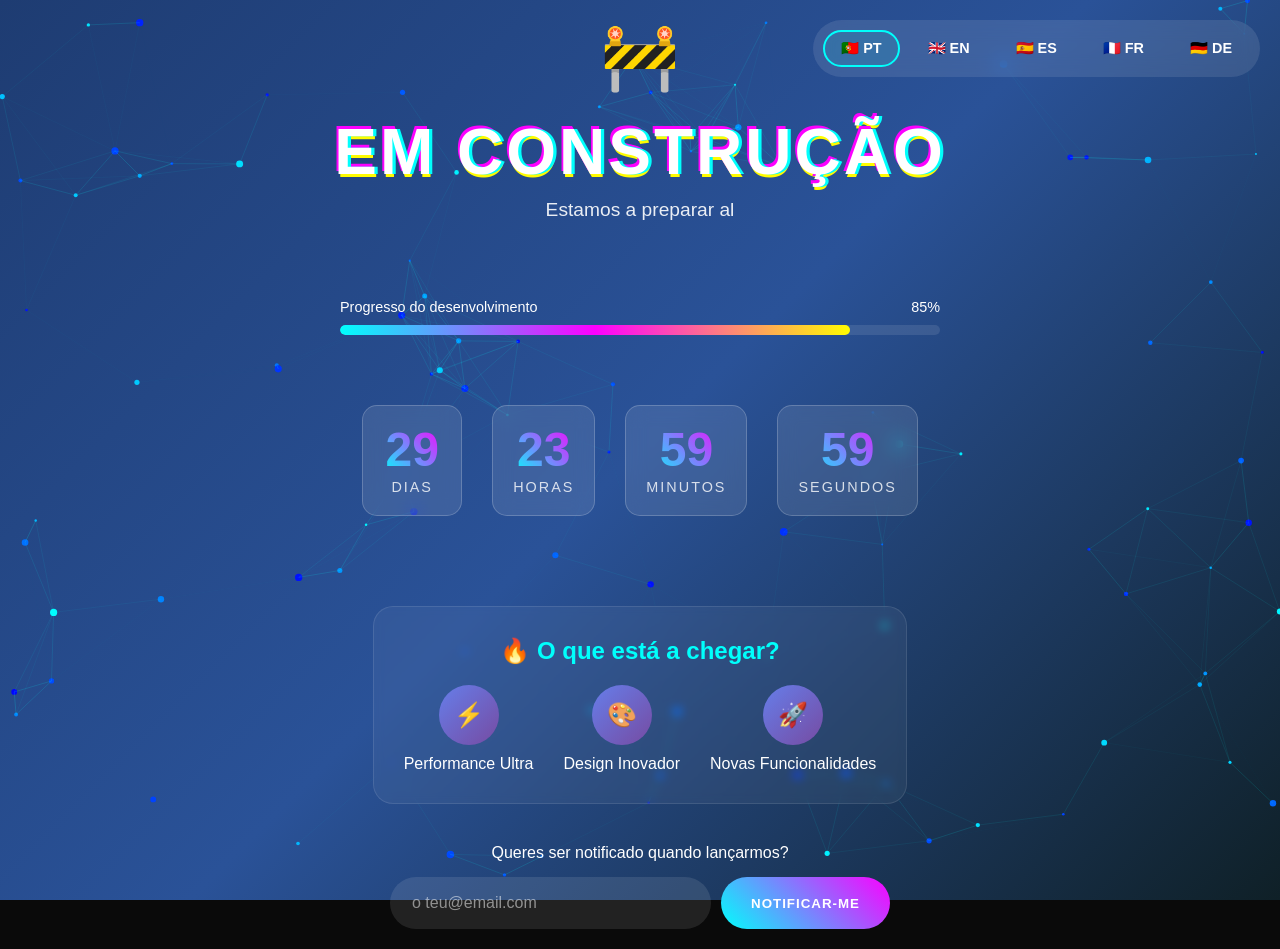
==== commit 288e738b: "Add files via upload site suspenso index" ====
--- a/index.html
+++ b/index.html
@@ -1,13 +1,659 @@
-<!doctype html>
-<html lang="en">
-  <head>
-    <meta charset="UTF-8" />
-    <meta name="viewport" content="width=device-width, initial-scale=1.0" />
-    <title>Ablute - The Toilet That Performs Urinalysis</title>
-    <script type="module" crossorigin src="./assets/index-BoRYCNrL.js"></script>
-    <link rel="stylesheet" crossorigin href="./assets/index-B7Khynq5.css">
-  </head>
-  <body>
-    <div id="root"></div>
-  </body>
-</html>
+<!DOCTYPE html>
+<html lang="pt">
+<head>
+    <meta charset="UTF-8">
+    <meta name="viewport" content="width=device-width, initial-scale=1.0">
+    <title>Em Construção | Coming Soon</title>
+    <style>
+        * {
+            margin: 0;
+            padding: 0;
+            box-sizing: border-box;
+        }
+
+        body {
+            font-family: 'Segoe UI', Tahoma, Geneva, Verdana, sans-serif;
+            background: #0a0a0a;
+            color: #fff;
+            overflow-x: hidden;
+            min-height: 100vh;
+            position: relative;
+        }
+
+        /* Background Animado */
+        #canvas-container {
+            position: fixed;
+            top: 0;
+            left: 0;
+            width: 100%;
+            height: 100%;
+            z-index: 0;
+            background: linear-gradient(135deg, #1e3c72 0%, #2a5298 50%, #0f2027 100%);
+        }
+
+        /* Conteúdo Principal */
+        .container {
+            position: relative;
+            z-index: 10;
+            min-height: 100vh;
+            display: flex;
+            flex-direction: column;
+            justify-content: center;
+            align-items: center;
+            padding: 20px;
+            text-align: center;
+        }
+
+        /* Glitch Effect no Título */
+        .glitch {
+            font-size: 4rem;
+            font-weight: 900;
+            text-transform: uppercase;
+            position: relative;
+            text-shadow: 0.05em 0 0 #00fffc, -0.03em -0.04em 0 #fc00ff,
+                         0.025em 0.04em 0 #fffc00;
+            animation: glitch 725ms infinite;
+            margin-bottom: 10px;
+            letter-spacing: 3px;
+        }
+
+        .glitch span {
+            position: absolute;
+            top: 0;
+            left: 0;
+        }
+
+        @keyframes glitch {
+            0% { text-shadow: 0.05em 0 0 #00fffc, -0.03em -0.04em 0 #fc00ff, 0.025em 0.04em 0 #fffc00; }
+            15% { text-shadow: 0.05em 0 0 #00fffc, -0.03em -0.04em 0 #fc00ff, 0.025em 0.04em 0 #fffc00; }
+            16% { text-shadow: -0.05em -0.025em 0 #00fffc, 0.025em 0.035em 0 #fc00ff, -0.05em -0.05em 0 #fffc00; }
+            49% { text-shadow: -0.05em -0.025em 0 #00fffc, 0.025em 0.035em 0 #fc00ff, -0.05em -0.05em 0 #fffc00; }
+            50% { text-shadow: 0.05em 0.035em 0 #00fffc, 0.03em 0 0 #fc00ff, 0 -0.04em 0 #fffc00; }
+            99% { text-shadow: 0.05em 0.035em 0 #00fffc, 0.03em 0 0 #fc00ff, 0 -0.04em 0 #fffc00; }
+            100% { text-shadow: -0.05em 0 0 #00fffc, -0.025em -0.04em 0 #fc00ff, -0.04em -0.025em 0 #fffc00; }
+        }
+
+        .subtitle {
+            font-size: 1.2rem;
+            opacity: 0.9;
+            margin-bottom: 40px;
+            font-weight: 300;
+            min-height: 30px;
+        }
+
+        /* Seletor de Idioma */
+        .lang-selector {
+            position: absolute;
+            top: 20px;
+            right: 20px;
+            display: flex;
+            gap: 10px;
+            background: rgba(255,255,255,0.1);
+            padding: 10px;
+            border-radius: 30px;
+            backdrop-filter: blur(10px);
+        }
+
+        .lang-btn {
+            background: transparent;
+            border: 2px solid transparent;
+            color: #fff;
+            padding: 8px 16px;
+            border-radius: 20px;
+            cursor: pointer;
+            transition: all 0.3s;
+            font-weight: 600;
+            font-size: 0.9rem;
+        }
+
+        .lang-btn:hover {
+            background: rgba(255,255,255,0.2);
+            transform: translateY(-2px);
+        }
+
+        .lang-btn.active {
+            border-color: #00fffc;
+            background: rgba(0,255,252,0.1);
+        }
+
+        /* Temporizador */
+        .countdown {
+            display: flex;
+            gap: 30px;
+            margin: 40px 0;
+            flex-wrap: wrap;
+            justify-content: center;
+        }
+
+        .time-box {
+            background: rgba(255,255,255,0.1);
+            backdrop-filter: blur(10px);
+            padding: 20px;
+            border-radius: 15px;
+            min-width: 100px;
+            border: 1px solid rgba(255,255,255,0.2);
+            transition: transform 0.3s;
+        }
+
+        .time-box:hover {
+            transform: translateY(-5px);
+            background: rgba(255,255,255,0.15);
+        }
+
+        .time-value {
+            font-size: 3rem;
+            font-weight: 700;
+            display: block;
+            line-height: 1;
+            background: linear-gradient(45deg, #00fffc, #fc00ff);
+            -webkit-background-clip: text;
+            -webkit-text-fill-color: transparent;
+            background-clip: text;
+        }
+
+        .time-label {
+            font-size: 0.9rem;
+            text-transform: uppercase;
+            letter-spacing: 2px;
+            margin-top: 5px;
+            opacity: 0.8;
+        }
+
+        /* Teaser Section */
+        .teaser {
+            margin-top: 50px;
+            padding: 30px;
+            background: rgba(255,255,255,0.05);
+            border-radius: 20px;
+            max-width: 800px;
+            border: 1px solid rgba(255,255,255,0.1);
+            backdrop-filter: blur(5px);
+        }
+
+        .teaser h2 {
+            margin-bottom: 20px;
+            font-size: 1.5rem;
+            color: #00fffc;
+        }
+
+        .features {
+            display: flex;
+            gap: 30px;
+            justify-content: center;
+            flex-wrap: wrap;
+            margin-top: 20px;
+        }
+
+        .feature {
+            display: flex;
+            flex-direction: column;
+            align-items: center;
+            gap: 10px;
+            opacity: 0;
+            animation: fadeInUp 0.6s forwards;
+        }
+
+        .feature:nth-child(1) { animation-delay: 0.1s; }
+        .feature:nth-child(2) { animation-delay: 0.2s; }
+        .feature:nth-child(3) { animation-delay: 0.3s; }
+
+        .feature-icon {
+            width: 60px;
+            height: 60px;
+            background: linear-gradient(135deg, #667eea 0%, #764ba2 100%);
+            border-radius: 50%;
+            display: flex;
+            align-items: center;
+            justify-content: center;
+            font-size: 1.5rem;
+            animation: float 3s ease-in-out infinite;
+        }
+
+        @keyframes float {
+            0%, 100% { transform: translateY(0); }
+            50% { transform: translateY(-10px); }
+        }
+
+        @keyframes fadeInUp {
+            from { opacity: 0; transform: translateY(20px); }
+            to { opacity: 1; transform: translateY(0); }
+        }
+
+        /* Newsletter */
+        .notify-section {
+            margin-top: 40px;
+            width: 100%;
+            max-width: 500px;
+        }
+
+        .input-group {
+            display: flex;
+            gap: 10px;
+            margin-top: 15px;
+            flex-wrap: wrap;
+            justify-content: center;
+        }
+
+        input[type="email"] {
+            flex: 1;
+            min-width: 250px;
+            padding: 15px 20px;
+            border: none;
+            border-radius: 30px;
+            background: rgba(255,255,255,0.1);
+            color: #fff;
+            font-size: 1rem;
+            outline: none;
+            border: 2px solid transparent;
+            transition: all 0.3s;
+        }
+
+        input[type="email"]::placeholder {
+            color: rgba(255,255,255,0.5);
+        }
+
+        input[type="email"]:focus {
+            border-color: #00fffc;
+            background: rgba(255,255,255,0.15);
+        }
+
+        .btn {
+            padding: 15px 30px;
+            border: none;
+            border-radius: 30px;
+            background: linear-gradient(45deg, #00fffc, #fc00ff);
+            color: #fff;
+            font-weight: 700;
+            cursor: pointer;
+            transition: transform 0.3s, box-shadow 0.3s;
+            text-transform: uppercase;
+            letter-spacing: 1px;
+        }
+
+        .btn:hover {
+            transform: translateY(-2px);
+            box-shadow: 0 10px 30px rgba(0,255,252,0.3);
+        }
+
+        /* Progress Bar Criativa */
+        .progress-container {
+            width: 100%;
+            max-width: 600px;
+            margin: 30px 0;
+        }
+
+        .progress-label {
+            display: flex;
+            justify-content: space-between;
+            margin-bottom: 10px;
+            font-size: 0.9rem;
+        }
+
+        .progress-bar {
+            width: 100%;
+            height: 10px;
+            background: rgba(255,255,255,0.1);
+            border-radius: 10px;
+            overflow: hidden;
+            position: relative;
+        }
+
+        .progress-fill {
+            height: 100%;
+            background: linear-gradient(90deg, #00fffc, #fc00ff, #fffc00);
+            width: 0%;
+            border-radius: 10px;
+            animation: fillProgress 2s ease-out forwards, shimmer 2s infinite;
+            position: relative;
+        }
+
+        @keyframes fillProgress {
+            to { width: 85%; }
+        }
+
+        @keyframes shimmer {
+            0% { opacity: 1; }
+            50% { opacity: 0.7; }
+            100% { opacity: 1; }
+        }
+
+        /* Responsivo */
+        @media (max-width: 768px) {
+            .glitch { font-size: 2.5rem; }
+            .time-value { font-size: 2rem; }
+            .time-box { min-width: 70px; padding: 15px; }
+            .lang-selector { top: 10px; right: 10px; flex-wrap: wrap; justify-content: center; }
+        }
+
+        /* Emoji animado */
+        .construction-emoji {
+            font-size: 4rem;
+            margin-bottom: 20px;
+            display: inline-block;
+            animation: bounce 1s infinite;
+        }
+
+        @keyframes bounce {
+            0%, 100% { transform: translateY(0) rotate(0deg); }
+            50% { transform: translateY(-20px) rotate(5deg); }
+        }
+    </style>
+</head>
+<body>
+    <div id="canvas-container">
+        <canvas id="particles"></canvas>
+    </div>
+
+    <!-- Seletor de Idioma -->
+    <div class="lang-selector">
+        <button class="lang-btn active" onclick="changeLang('pt')">🇵🇹 PT</button>
+        <button class="lang-btn" onclick="changeLang('en')">🇬🇧 EN</button>
+        <button class="lang-btn" onclick="changeLang('es')">🇪🇸 ES</button>
+        <button class="lang-btn" onclick="changeLang('fr')">🇫🇷 FR</button>
+        <button class="lang-btn" onclick="changeLang('de')">🇩🇪 DE</button>
+    </div>
+
+    <div class="container">
+        <div class="construction-emoji">🚧</div>
+        
+        <h1 class="glitch" data-text="EM CONSTRUÇÃO">EM CONSTRUÇÃO</h1>
+        
+        <p class="subtitle" id="subtitle">Estamos a preparar algo incrível para ti...</p>
+
+        <!-- Barra de Progresso -->
+        <div class="progress-container">
+            <div class="progress-label">
+                <span id="progress-text">Progresso do desenvolvimento</span>
+                <span>85%</span>
+            </div>
+            <div class="progress-bar">
+                <div class="progress-fill"></div>
+            </div>
+        </div>
+
+        <!-- Temporizador -->
+        <div class="countdown">
+            <div class="time-box">
+                <span class="time-value" id="days">00</span>
+                <div class="time-label" data-key="days">Dias</div>
+            </div>
+            <div class="time-box">
+                <span class="time-value" id="hours">00</span>
+                <div class="time-label" data-key="hours">Horas</div>
+            </div>
+            <div class="time-box">
+                <span class="time-value" id="minutes">00</span>
+                <div class="time-label" data-key="minutes">Minutos</div>
+            </div>
+            <div class="time-box">
+                <span class="time-value" id="seconds">00</span>
+                <div class="time-label" data-key="seconds">Segundos</div>
+            </div>
+        </div>
+
+        <!-- Teaser -->
+        <div class="teaser">
+            <h2 id="teaser-title">🔥 O que está a chegar?</h2>
+            <div class="features">
+                <div class="feature">
+                    <div class="feature-icon">⚡</div>
+                    <span data-key="feat1">Performance Ultra</span>
+                </div>
+                <div class="feature">
+                    <div class="feature-icon">🎨</div>
+                    <span data-key="feat2">Design Inovador</span>
+                </div>
+                <div class="feature">
+                    <div class="feature-icon">🚀</div>
+                    <span data-key="feat3">Novas Funcionalidades</span>
+                </div>
+            </div>
+        </div>
+
+        <!-- Notificação -->
+        <div class="notify-section">
+            <p id="notify-text">Queres ser notificado quando lançarmos?</p>
+            <div class="input-group">
+                <input type="email" placeholder="o teu@email.com" id="email-input">
+                <button class="btn" onclick="notify()" id="notify-btn">Notificar-me</button>
+            </div>
+        </div>
+    </div>
+
+    <script>
+        // Traduções
+        const translations = {
+            pt: {
+                subtitle: "Estamos a preparar algo incrível para ti...",
+                days: "Dias",
+                hours: "Horas",
+                minutes: "Minutos",
+                seconds: "Segundos",
+                teaserTitle: "🔥 O que está a chegar?",
+                feat1: "Performance Ultra",
+                feat2: "Design Inovador",
+                feat3: "Novas Funcionalidades",
+                notifyText: "Queres ser notificado quando lançarmos?",
+                notifyBtn: "Notificar-me",
+                progress: "Progresso do desenvolvimento",
+                successMsg: "Obrigado! Irás receber novidades em breve! 🚀"
+            },
+            en: {
+                subtitle: "We're preparing something amazing for you...",
+                days: "Days",
+                hours: "Hours",
+                minutes: "Minutes",
+                seconds: "Seconds",
+                teaserTitle: "🔥 What's Coming?",
+                feat1: "Ultra Performance",
+                feat2: "Innovative Design",
+                feat3: "New Features",
+                notifyText: "Want to be notified when we launch?",
+                notifyBtn: "Notify Me",
+                progress: "Development progress",
+                successMsg: "Thanks! You'll hear from us soon! 🚀"
+            },
+            es: {
+                subtitle: "Estamos preparando algo increíble para ti...",
+                days: "Días",
+                hours: "Horas",
+                minutes: "Minutos",
+                seconds: "Segundos",
+                teaserTitle: "🔥 ¿Qué viene?",
+                feat1: "Ultra Rendimiento",
+                feat2: "Diseño Innovador",
+                feat3: "Nuevas Funciones",
+                notifyText: "¿Quieres que te notifiquemos cuando lancemos?",
+                notifyBtn: "Notificarme",
+                progress: "Progreso del desarrollo",
+                successMsg: "¡Gracias! ¡Recibirás noticias pronto! 🚀"
+            },
+            fr: {
+                subtitle: "Nous préparons quelque chose d'incroyable pour vous...",
+                days: "Jours",
+                hours: "Heures",
+                minutes: "Minutes",
+                seconds: "Secondes",
+                teaserTitle: "🔥 Ce qui arrive?",
+                feat1: "Ultra Performance",
+                feat2: "Design Innovant",
+                feat3: "Nouvelles Fonctionnalités",
+                notifyText: "Voulez-vous être notifié du lancement?",
+                notifyBtn: "Me Notifier",
+                progress: "Progression du développement",
+                successMsg: "Merci! Vous recevrez des nouvelles bientôt! 🚀"
+            },
+            de: {
+                subtitle: "Wir bereiten etwas Erstaunliches für dich vor...",
+                days: "Tage",
+                hours: "Stunden",
+                minutes: "Minuten",
+                seconds: "Sekunden",
+                teaserTitle: "🔥 Was kommt?",
+                feat1: "Ultra Performance",
+                feat2: "Innovatives Design",
+                feat3: "Neue Funktionen",
+                notifyText: "Möchtest du beim Launch benachrichtigt werden?",
+                notifyBtn: "Benachrichtigen",
+                progress: "Entwicklungsfortschritt",
+                successMsg: "Danke! Du wirst bald hören! 🚀"
+            }
+        };
+
+        let currentLang = 'pt';
+
+        // Mudar idioma
+        function changeLang(lang) {
+            currentLang = lang;
+            document.querySelectorAll('.lang-btn').forEach(btn => {
+                btn.classList.remove('active');
+                if(btn.textContent.includes(lang.toUpperCase())) btn.classList.add('active');
+            });
+            
+            const t = translations[lang];
+            document.getElementById('subtitle').textContent = t.subtitle;
+            document.getElementById('teaser-title').textContent = t.teaserTitle;
+            document.getElementById('notify-text').textContent = t.notifyText;
+            document.getElementById('notify-btn').textContent = t.notifyBtn;
+            document.getElementById('progress-text').textContent = t.progress;
+            
+            document.querySelectorAll('[data-key="days"]').forEach(el => el.textContent = t.days);
+            document.querySelectorAll('[data-key="hours"]').forEach(el => el.textContent = t.hours);
+            document.querySelectorAll('[data-key="minutes"]').forEach(el => el.textContent = t.minutes);
+            document.querySelectorAll('[data-key="seconds"]').forEach(el => el.textContent = t.seconds);
+            document.querySelectorAll('[data-key="feat1"]').forEach(el => el.textContent = t.feat1);
+            document.querySelectorAll('[data-key="feat2"]').forEach(el => el.textContent = t.feat2);
+            document.querySelectorAll('[data-key="feat3"]').forEach(el => el.textContent = t.feat3);
+        }
+
+        // Notificação simulada
+        function notify() {
+            const input = document.getElementById('email-input');
+            if(input.value && input.value.includes('@')) {
+                alert(translations[currentLang].successMsg);
+                input.value = '';
+            } else {
+                alert('Por favor insere um email válido / Please enter a valid email');
+            }
+        }
+
+        // Temporizador (definir data alvo aqui - exemplo: 30 dias a partir de agora)
+        const targetDate = new Date();
+        targetDate.setDate(targetDate.getDate() + 30); // Altera para a data real de lançamento
+
+        function updateCountdown() {
+            const now = new Date().getTime();
+            const distance = targetDate - now;
+            
+            const days = Math.floor(distance / (1000 * 60 * 60 * 24));
+            const hours = Math.floor((distance % (1000 * 60 * 60 * 24)) / (1000 * 60 * 60));
+            const minutes = Math.floor((distance % (1000 * 60 * 60)) / (1000 * 60));
+            const seconds = Math.floor((distance % (1000 * 60)) / 1000);
+            
+            document.getElementById('days').textContent = String(days).padStart(2, '0');
+            document.getElementById('hours').textContent = String(hours).padStart(2, '0');
+            document.getElementById('minutes').textContent = String(minutes).padStart(2, '0');
+            document.getElementById('seconds').textContent = String(seconds).padStart(2, '0');
+        }
+
+        setInterval(updateCountdown, 1000);
+        updateCountdown();
+
+        // Canvas Partículas
+        const canvas = document.getElementById('particles');
+        const ctx = canvas.getContext('2d');
+        canvas.width = window.innerWidth;
+        canvas.height = window.innerHeight;
+
+        let particles = [];
+        
+        class Particle {
+            constructor() {
+                this.x = Math.random() * canvas.width;
+                this.y = Math.random() * canvas.height;
+                this.size = Math.random() * 3 + 1;
+                this.speedX = Math.random() * 2 - 1;
+                this.speedY = Math.random() * 2 - 1;
+                this.color = `hsl(${Math.random() * 60 + 180}, 100%, 50%)`;
+            }
+            
+            update() {
+                this.x += this.speedX;
+                this.y += this.speedY;
+                
+                if(this.x > canvas.width) this.x = 0;
+                if(this.x < 0) this.x = canvas.width;
+                if(this.y > canvas.height) this.y = 0;
+                if(this.y < 0) this.y = canvas.height;
+            }
+            
+            draw() {
+                ctx.fillStyle = this.color;
+                ctx.beginPath();
+                ctx.arc(this.x, this.y, this.size, 0, Math.PI * 2);
+                ctx.fill();
+            }
+        }
+
+        function initParticles() {
+            particles = [];
+            for(let i = 0; i < 100; i++) {
+                particles.push(new Particle());
+            }
+        }
+
+        function animateParticles() {
+            ctx.clearRect(0, 0, canvas.width, canvas.height);
+            particles.forEach(p => {
+                p.update();
+                p.draw();
+            });
+            
+            // Conectar partículas próximas
+            particles.forEach((a, index) => {
+                particles.slice(index + 1).forEach(b => {
+                    const dx = a.x - b.x;
+                    const dy = a.y - b.y;
+                    const distance = Math.sqrt(dx * dx + dy * dy);
+                    
+                    if(distance < 150) {
+                        ctx.strokeStyle = `rgba(0, 255, 252, ${0.2 - distance/750})`;
+                        ctx.lineWidth = 1;
+                        ctx.beginPath();
+                        ctx.moveTo(a.x, a.y);
+                        ctx.lineTo(b.x, b.y);
+                        ctx.stroke();
+                    }
+                });
+            });
+            
+            requestAnimationFrame(animateParticles);
+        }
+
+        initParticles();
+        animateParticles();
+
+        window.addEventListener('resize', () => {
+            canvas.width = window.innerWidth;
+            canvas.height = window.innerHeight;
+            initParticles();
+        });
+
+        // Efeito de digitação no subtítulo
+        const text = document.querySelector('.subtitle');
+        const originalText = text.textContent;
+        text.textContent = '';
+        let i = 0;
+        
+        function typeWriter() {
+            if(i < originalText.length) {
+                text.textContent += originalText.charAt(i);
+                i++;
+                setTimeout(typeWriter, 50);
+            }
+        }
+        
+        setTimeout(typeWriter, 500);
+    </script>
+</body>
+</html>
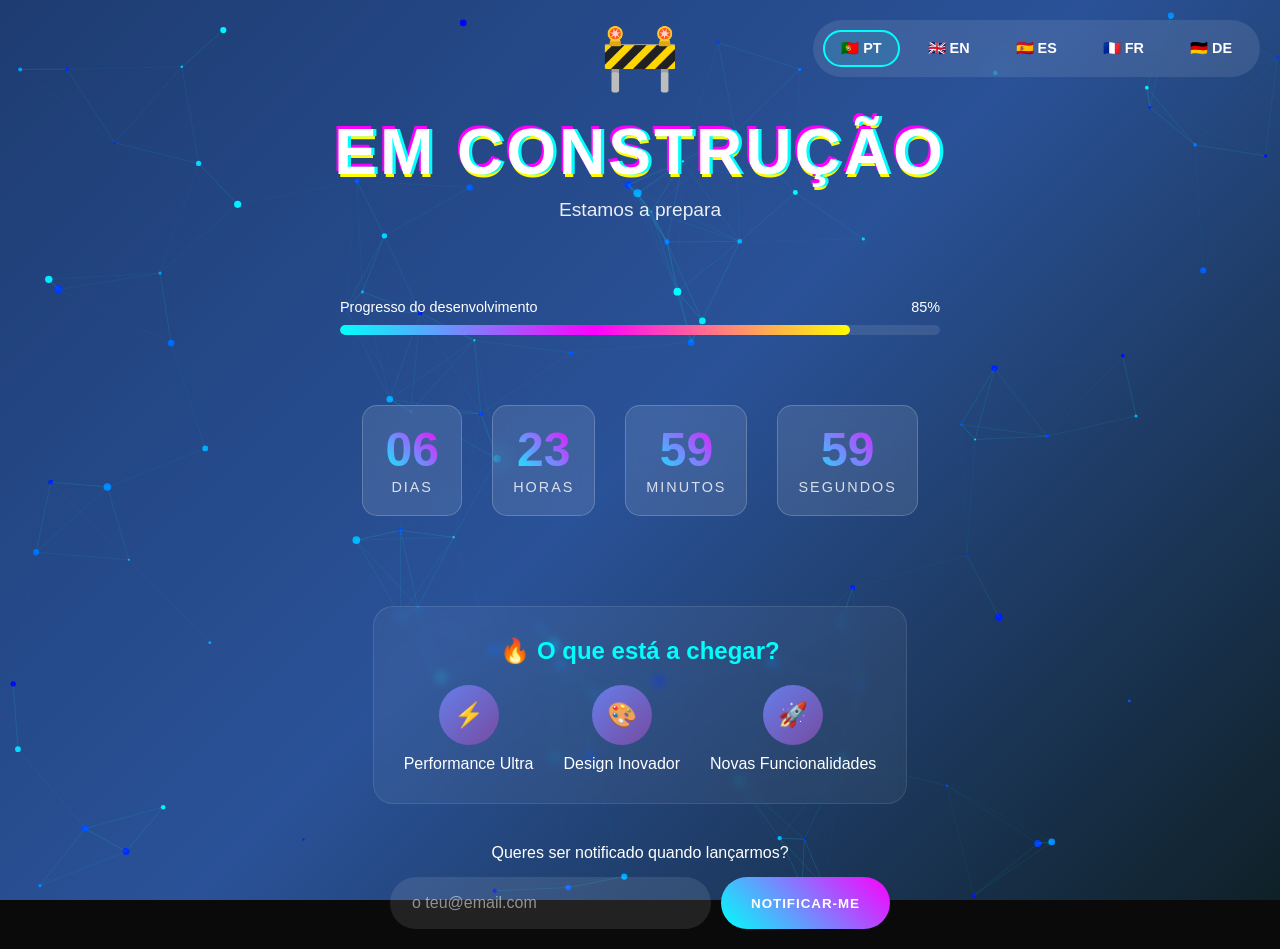
==== commit 7677f153: "Add files via upload site suspenso" ====
--- a/index.html
+++ b/index.html
@@ -92,6 +92,7 @@
             padding: 10px;
             border-radius: 30px;
             backdrop-filter: blur(10px);
+            z-index: 100;
         }
 
         .lang-btn {
@@ -322,7 +323,7 @@
             .glitch { font-size: 2.5rem; }
             .time-value { font-size: 2rem; }
             .time-box { min-width: 70px; padding: 15px; }
-            .lang-selector { top: 10px; right: 10px; flex-wrap: wrap; justify-content: center; }
+            .lang-selector { top: 10px; right: 10px; flex-wrap: wrap; justify-content: center; max-width: 90%; }
         }
 
         /* Emoji animado */
@@ -344,19 +345,19 @@
         <canvas id="particles"></canvas>
     </div>
 
-    <!-- Seletor de Idioma -->
+    <!-- Seletor de Idioma - CORRIGIDO com data-lang -->
     <div class="lang-selector">
-        <button class="lang-btn active" onclick="changeLang('pt')">🇵🇹 PT</button>
-        <button class="lang-btn" onclick="changeLang('en')">🇬🇧 EN</button>
-        <button class="lang-btn" onclick="changeLang('es')">🇪🇸 ES</button>
-        <button class="lang-btn" onclick="changeLang('fr')">🇫🇷 FR</button>
-        <button class="lang-btn" onclick="changeLang('de')">🇩🇪 DE</button>
+        <button class="lang-btn active" onclick="changeLang('pt')" data-lang="pt">🇵🇹 PT</button>
+        <button class="lang-btn" onclick="changeLang('en')" data-lang="en">🇬🇧 EN</button>
+        <button class="lang-btn" onclick="changeLang('es')" data-lang="es">🇪🇸 ES</button>
+        <button class="lang-btn" onclick="changeLang('fr')" data-lang="fr">🇫🇷 FR</button>
+        <button class="lang-btn" onclick="changeLang('de')" data-lang="de">🇩🇪 DE</button>
     </div>
 
     <div class="container">
         <div class="construction-emoji">🚧</div>
         
-        <h1 class="glitch" data-text="EM CONSTRUÇÃO">EM CONSTRUÇÃO</h1>
+        <h1 class="glitch" id="main-title" data-text="EM CONSTRUÇÃO">EM CONSTRUÇÃO</h1>
         
         <p class="subtitle" id="subtitle">Estamos a preparar algo incrível para ti...</p>
 
@@ -421,9 +422,10 @@
     </div>
 
     <script>
-        // Traduções
+        // Traduções CORRIGIDAS
         const translations = {
             pt: {
+                title: "EM CONSTRUÇÃO",
                 subtitle: "Estamos a preparar algo incrível para ti...",
                 days: "Dias",
                 hours: "Horas",
@@ -436,9 +438,11 @@
                 notifyText: "Queres ser notificado quando lançarmos?",
                 notifyBtn: "Notificar-me",
                 progress: "Progresso do desenvolvimento",
-                successMsg: "Obrigado! Irás receber novidades em breve! 🚀"
+                successMsg: "Obrigado! Irás receber novidades em breve! 🚀",
+                invalidEmail: "Por favor insere um email válido"
             },
             en: {
+                title: "UNDER CONSTRUCTION",
                 subtitle: "We're preparing something amazing for you...",
                 days: "Days",
                 hours: "Hours",
@@ -451,9 +455,11 @@
                 notifyText: "Want to be notified when we launch?",
                 notifyBtn: "Notify Me",
                 progress: "Development progress",
-                successMsg: "Thanks! You'll hear from us soon! 🚀"
+                successMsg: "Thanks! You'll hear from us soon! 🚀",
+                invalidEmail: "Please enter a valid email"
             },
             es: {
+                title: "EN CONSTRUCCIÓN",
                 subtitle: "Estamos preparando algo increíble para ti...",
                 days: "Días",
                 hours: "Horas",
@@ -466,9 +472,11 @@
                 notifyText: "¿Quieres que te notifiquemos cuando lancemos?",
                 notifyBtn: "Notificarme",
                 progress: "Progreso del desarrollo",
-                successMsg: "¡Gracias! ¡Recibirás noticias pronto! 🚀"
+                successMsg: "¡Gracias! ¡Recibirás noticias pronto! 🚀",
+                invalidEmail: "Por favor introduce un email válido"
             },
             fr: {
+                title: "EN CONSTRUCTION",
                 subtitle: "Nous préparons quelque chose d'incroyable pour vous...",
                 days: "Jours",
                 hours: "Heures",
@@ -481,9 +489,11 @@
                 notifyText: "Voulez-vous être notifié du lancement?",
                 notifyBtn: "Me Notifier",
                 progress: "Progression du développement",
-                successMsg: "Merci! Vous recevrez des nouvelles bientôt! 🚀"
+                successMsg: "Merci! Vous recevrez des nouvelles bientôt! 🚀",
+                invalidEmail: "Veuillez entrer un email valide"
             },
             de: {
+                title: "IM AUFBAU",
                 subtitle: "Wir bereiten etwas Erstaunliches für dich vor...",
                 days: "Tage",
                 hours: "Stunden",
@@ -496,27 +506,40 @@
                 notifyText: "Möchtest du beim Launch benachrichtigt werden?",
                 notifyBtn: "Benachrichtigen",
                 progress: "Entwicklungsfortschritt",
-                successMsg: "Danke! Du wirst bald hören! 🚀"
+                successMsg: "Danke! Du wirst bald hören! 🚀",
+                invalidEmail: "Bitte gib eine gültige E-Mail ein"
             }
         };
 
         let currentLang = 'pt';
 
-        // Mudar idioma
+        // Função de tradução CORRIGIDA
         function changeLang(lang) {
             currentLang = lang;
+            
+            // Atualiza botão ativo usando data-lang
             document.querySelectorAll('.lang-btn').forEach(btn => {
                 btn.classList.remove('active');
-                if(btn.textContent.includes(lang.toUpperCase())) btn.classList.add('active');
+                if(btn.getAttribute('data-lang') === lang) {
+                    btn.classList.add('active');
+                }
             });
             
             const t = translations[lang];
+            
+            // Atualiza título
+            const titleEl = document.getElementById('main-title');
+            titleEl.textContent = t.title;
+            titleEl.setAttribute('data-text', t.title);
+            
+            // Atualiza outros elementos por ID
             document.getElementById('subtitle').textContent = t.subtitle;
             document.getElementById('teaser-title').textContent = t.teaserTitle;
             document.getElementById('notify-text').textContent = t.notifyText;
             document.getElementById('notify-btn').textContent = t.notifyBtn;
             document.getElementById('progress-text').textContent = t.progress;
             
+            // Atualiza elementos por data-key (mais fiável)
             document.querySelectorAll('[data-key="days"]').forEach(el => el.textContent = t.days);
             document.querySelectorAll('[data-key="hours"]').forEach(el => el.textContent = t.hours);
             document.querySelectorAll('[data-key="minutes"]').forEach(el => el.textContent = t.minutes);
@@ -524,26 +547,47 @@
             document.querySelectorAll('[data-key="feat1"]').forEach(el => el.textContent = t.feat1);
             document.querySelectorAll('[data-key="feat2"]').forEach(el => el.textContent = t.feat2);
             document.querySelectorAll('[data-key="feat3"]').forEach(el => el.textContent = t.feat3);
-        }
-
-        // Notificação simulada
+            
+            // Atualiza placeholder do email
+            const placeholders = {
+                pt: 'o teu@email.com',
+                en: 'your@email.com',
+                es: 'tu@email.com',
+                fr: 'votre@email.com',
+                de: 'deine@email.com'
+            };
+            document.getElementById('email-input').placeholder = placeholders[lang] || 'email@example.com';
+        }
+
+        // Notificação com tradução
         function notify() {
             const input = document.getElementById('email-input');
-            if(input.value && input.value.includes('@')) {
-                alert(translations[currentLang].successMsg);
+            const t = translations[currentLang];
+            
+            if(input.value && input.value.includes('@') && input.value.includes('.')) {
+                alert(t.successMsg);
                 input.value = '';
             } else {
-                alert('Por favor insere um email válido / Please enter a valid email');
+                alert(t.invalidEmail);
             }
         }
 
-        // Temporizador (definir data alvo aqui - exemplo: 30 dias a partir de agora)
+        // CORRIGIDO: 7 dias em vez de 30
         const targetDate = new Date();
-        targetDate.setDate(targetDate.getDate() + 30); // Altera para a data real de lançamento
+        targetDate.setDate(targetDate.getDate() + 7); // 7 dias a partir de hoje
 
         function updateCountdown() {
             const now = new Date().getTime();
             const distance = targetDate - now;
+            
+            if(distance < 0) {
+                // Se passou o tempo, mostra 00
+                document.getElementById('days').textContent = "00";
+                document.getElementById('hours').textContent = "00";
+                document.getElementById('minutes').textContent = "00";
+                document.getElementById('seconds').textContent = "00";
+                return;
+            }
             
             const days = Math.floor(distance / (1000 * 60 * 60 * 24));
             const hours = Math.floor((distance % (1000 * 60 * 60 * 24)) / (1000 * 60 * 60));
@@ -639,21 +683,23 @@
             initParticles();
         });
 
-        // Efeito de digitação no subtítulo
-        const text = document.querySelector('.subtitle');
-        const originalText = text.textContent;
-        text.textContent = '';
-        let i = 0;
-        
-        function typeWriter() {
-            if(i < originalText.length) {
-                text.textContent += originalText.charAt(i);
-                i++;
-                setTimeout(typeWriter, 50);
+        // Efeito de digitação no subtítulo (apenas no carregamento inicial)
+        window.addEventListener('load', () => {
+            const text = document.querySelector('.subtitle');
+            const originalText = text.textContent;
+            text.textContent = '';
+            let i = 0;
+            
+            function typeWriter() {
+                if(i < originalText.length) {
+                    text.textContent += originalText.charAt(i);
+                    i++;
+                    setTimeout(typeWriter, 50);
+                }
             }
-        }
-        
-        setTimeout(typeWriter, 500);
+            
+            setTimeout(typeWriter, 500);
+        });
     </script>
 </body>
 </html>
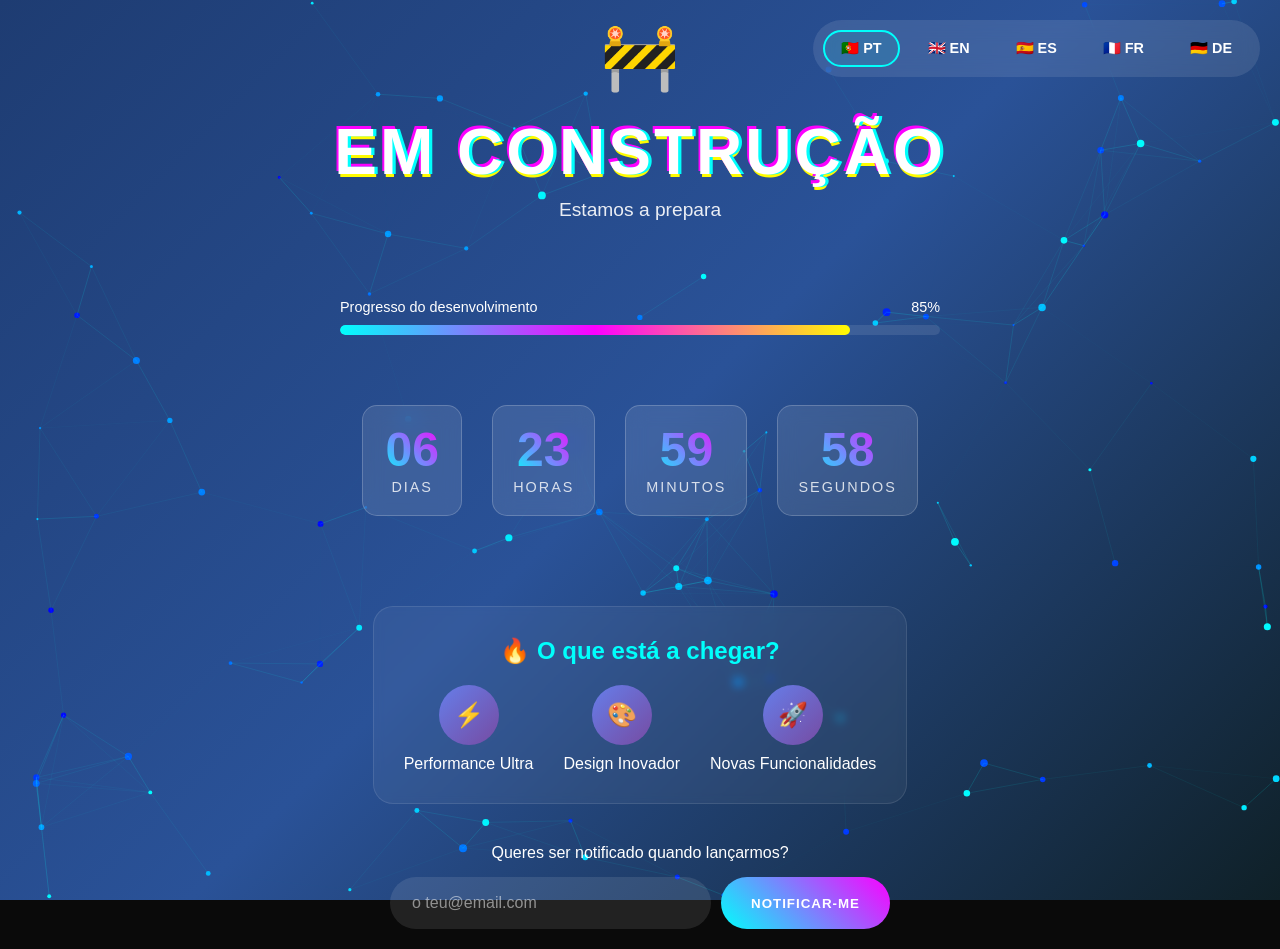
==== commit 84b63070: "Add files via upload" ====
--- a/index.html
+++ b/index.html
@@ -1,9 +1,17 @@
 <!DOCTYPE html>
 <html lang="pt">
 <head>
+    <!-- META ANTI-CACHE AGRESSIVO -->
     <meta charset="UTF-8">
+    <meta http-equiv="Cache-Control" content="no-cache, no-store, must-revalidate, max-age=0">
+    <meta http-equiv="Pragma" content="no-cache">
+    <meta http-equiv="Expires" content="0">
+    <meta http-equiv="X-UA-Compatible" content="IE=edge">
     <meta name="viewport" content="width=device-width, initial-scale=1.0">
+    
+    <!-- Título dinâmico com timestamp para evitar cache -->
     <title>Em Construção | Coming Soon</title>
+    
     <style>
         * {
             margin: 0;
@@ -55,12 +63,6 @@
             animation: glitch 725ms infinite;
             margin-bottom: 10px;
             letter-spacing: 3px;
-        }
-
-        .glitch span {
-            position: absolute;
-            top: 0;
-            left: 0;
         }
 
         @keyframes glitch {
@@ -338,14 +340,39 @@
             0%, 100% { transform: translateY(0) rotate(0deg); }
             50% { transform: translateY(-20px) rotate(5deg); }
         }
+        
+        /* Banner de update */
+        .update-banner {
+            position: fixed;
+            top: 0;
+            left: 0;
+            width: 100%;
+            background: linear-gradient(90deg, #00fffc, #fc00ff);
+            color: #000;
+            text-align: center;
+            padding: 10px;
+            font-weight: bold;
+            z-index: 1000;
+            display: none;
+            animation: slideDown 0.5s;
+        }
+        
+        @keyframes slideDown {
+            from { transform: translateY(-100%); }
+            to { transform: translateY(0); }
+        }
     </style>
 </head>
 <body>
+    <div id="update-banner" class="update-banner">
+        🔄 Nova versão detetada! A atualizar...
+    </div>
+
     <div id="canvas-container">
         <canvas id="particles"></canvas>
     </div>
 
-    <!-- Seletor de Idioma - CORRIGIDO com data-lang -->
+    <!-- Seletor de Idioma -->
     <div class="lang-selector">
         <button class="lang-btn active" onclick="changeLang('pt')" data-lang="pt">🇵🇹 PT</button>
         <button class="lang-btn" onclick="changeLang('en')" data-lang="en">🇬🇧 EN</button>
@@ -422,7 +449,53 @@
     </div>
 
     <script>
-        // Traduções CORRIGIDAS
+        // ==================== SISTEMA ANTI-CACHE ====================
+        
+        // 1. Forçar reload se vier do cache do browser (back/forward)
+        if(performance.navigation && performance.navigation.type === 2) {
+            location.reload(true);
+        }
+        
+        // 2. Verificar se há uma nova versão comparando timestamps
+        (function forceRefresh() {
+            const BUILD_VERSION = new Date().getTime(); // Gera timestamp único a cada deploy
+            const storedVersion = localStorage.getItem('site_version');
+            
+            if(storedVersion && storedVersion !== String(BUILD_VERSION)) {
+                // Mostrar banner e forçar reload limpo
+                const banner = document.getElementById('update-banner');
+                if(banner) banner.style.display = 'block';
+                
+                // Limpar todo o cache possível
+                localStorage.clear();
+                sessionStorage.clear();
+                
+                // Forçar reload sem cache após 1 segundo
+                setTimeout(() => {
+                    window.location.reload(true);
+                }, 1000);
+            } else {
+                localStorage.setItem('site_version', BUILD_VERSION);
+            }
+        })();
+        
+        // 3. Desativar cache em todas as navegações para trás
+        window.onpageshow = function(event) {
+            if(event.persisted) {
+                window.location.reload();
+            }
+        };
+        
+        // 4. Limpar Service Workers antigos (se existirem)
+        if('serviceWorker' in navigator) {
+            navigator.serviceWorker.getRegistrations().then(function(registrations) {
+                for(let registration of registrations) {
+                    registration.unregister();
+                }
+            });
+        }
+        
+        // ==================== TRADUÇÕES ====================
         const translations = {
             pt: {
                 title: "EM CONSTRUÇÃO",
@@ -513,11 +586,9 @@
 
         let currentLang = 'pt';
 
-        // Função de tradução CORRIGIDA
         function changeLang(lang) {
             currentLang = lang;
             
-            // Atualiza botão ativo usando data-lang
             document.querySelectorAll('.lang-btn').forEach(btn => {
                 btn.classList.remove('active');
                 if(btn.getAttribute('data-lang') === lang) {
@@ -527,19 +598,16 @@
             
             const t = translations[lang];
             
-            // Atualiza título
             const titleEl = document.getElementById('main-title');
             titleEl.textContent = t.title;
             titleEl.setAttribute('data-text', t.title);
             
-            // Atualiza outros elementos por ID
             document.getElementById('subtitle').textContent = t.subtitle;
             document.getElementById('teaser-title').textContent = t.teaserTitle;
             document.getElementById('notify-text').textContent = t.notifyText;
             document.getElementById('notify-btn').textContent = t.notifyBtn;
             document.getElementById('progress-text').textContent = t.progress;
             
-            // Atualiza elementos por data-key (mais fiável)
             document.querySelectorAll('[data-key="days"]').forEach(el => el.textContent = t.days);
             document.querySelectorAll('[data-key="hours"]').forEach(el => el.textContent = t.hours);
             document.querySelectorAll('[data-key="minutes"]').forEach(el => el.textContent = t.minutes);
@@ -548,7 +616,6 @@
             document.querySelectorAll('[data-key="feat2"]').forEach(el => el.textContent = t.feat2);
             document.querySelectorAll('[data-key="feat3"]').forEach(el => el.textContent = t.feat3);
             
-            // Atualiza placeholder do email
             const placeholders = {
                 pt: 'o teu@email.com',
                 en: 'your@email.com',
@@ -559,7 +626,6 @@
             document.getElementById('email-input').placeholder = placeholders[lang] || 'email@example.com';
         }
 
-        // Notificação com tradução
         function notify() {
             const input = document.getElementById('email-input');
             const t = translations[currentLang];
@@ -572,16 +638,15 @@
             }
         }
 
-        // CORRIGIDO: 7 dias em vez de 30
+        // Temporizador de 7 dias
         const targetDate = new Date();
-        targetDate.setDate(targetDate.getDate() + 7); // 7 dias a partir de hoje
+        targetDate.setDate(targetDate.getDate() + 7);
 
         function updateCountdown() {
             const now = new Date().getTime();
             const distance = targetDate - now;
             
             if(distance < 0) {
-                // Se passou o tempo, mostra 00
                 document.getElementById('days').textContent = "00";
                 document.getElementById('hours').textContent = "00";
                 document.getElementById('minutes').textContent = "00";
@@ -653,7 +718,6 @@
                 p.draw();
             });
             
-            // Conectar partículas próximas
             particles.forEach((a, index) => {
                 particles.slice(index + 1).forEach(b => {
                     const dx = a.x - b.x;
@@ -683,7 +747,7 @@
             initParticles();
         });
 
-        // Efeito de digitação no subtítulo (apenas no carregamento inicial)
+        // Efeito de digitação
         window.addEventListener('load', () => {
             const text = document.querySelector('.subtitle');
             const originalText = text.textContent;
